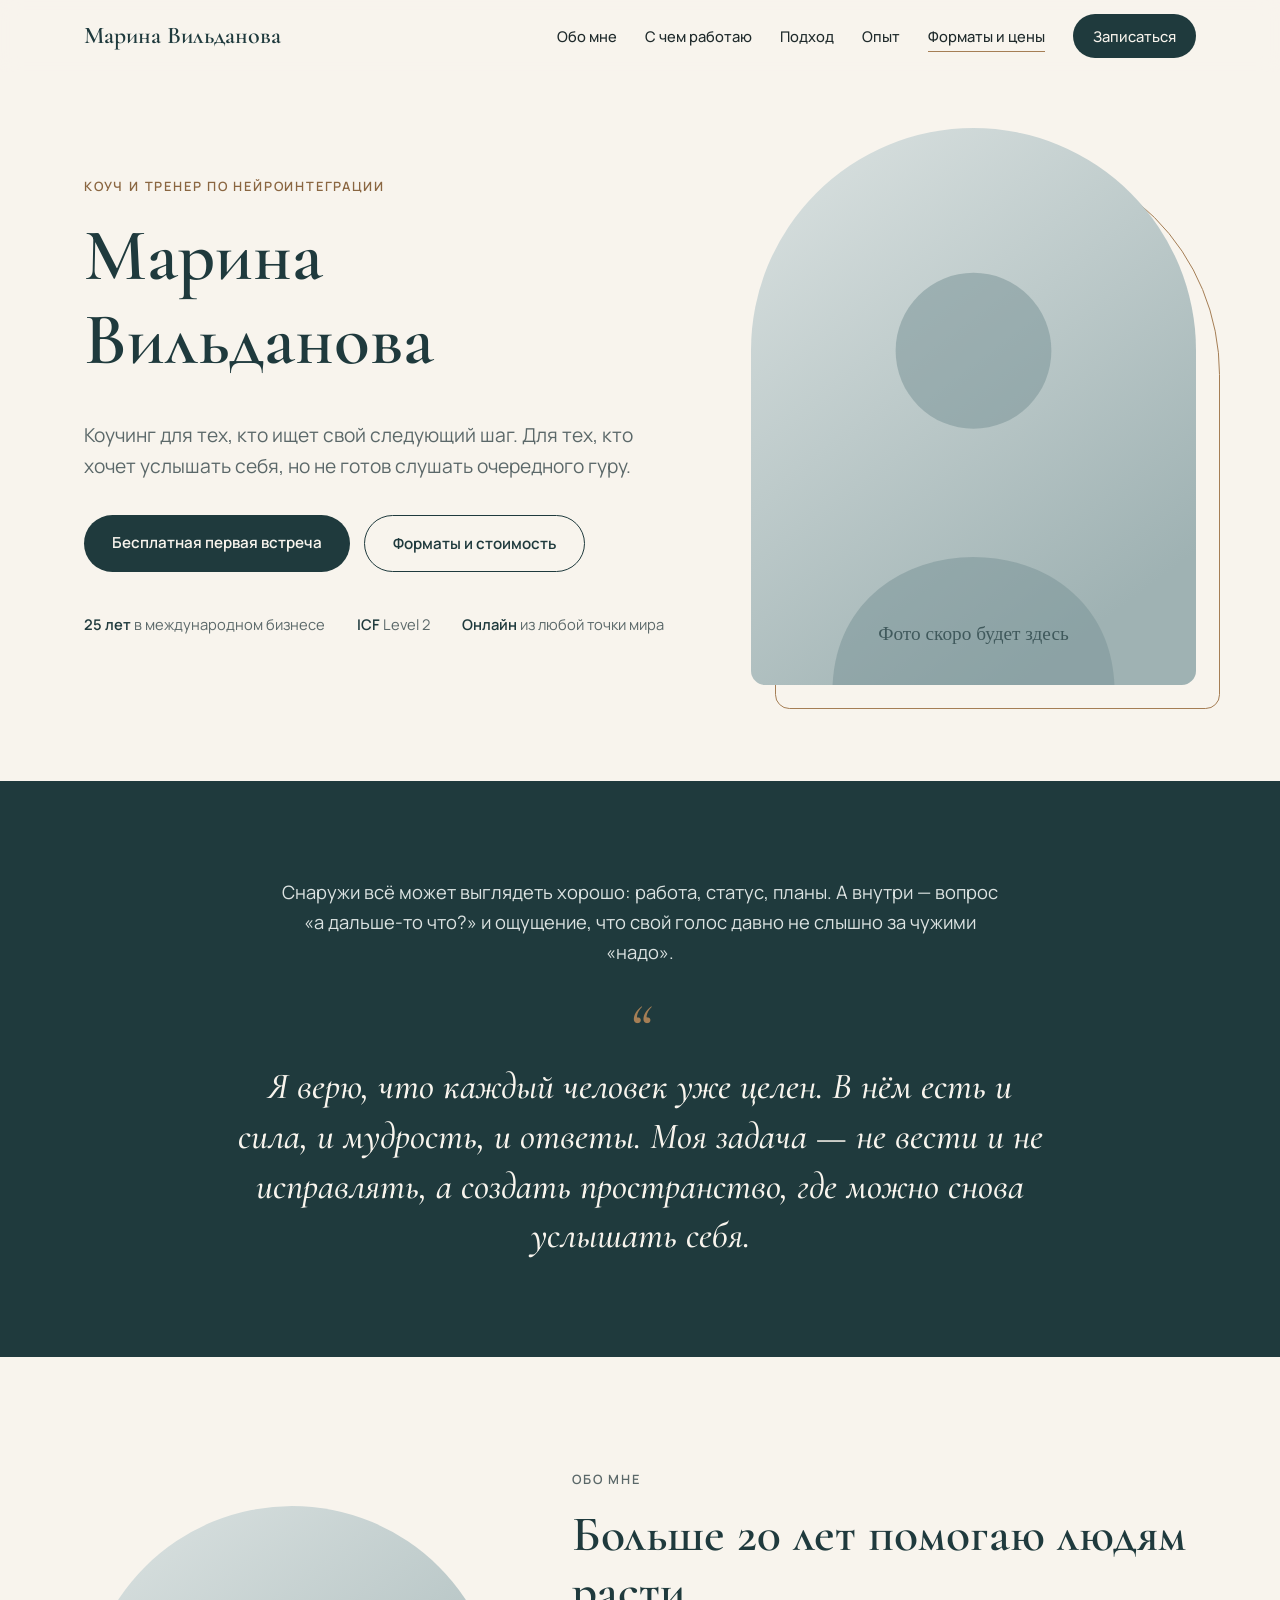
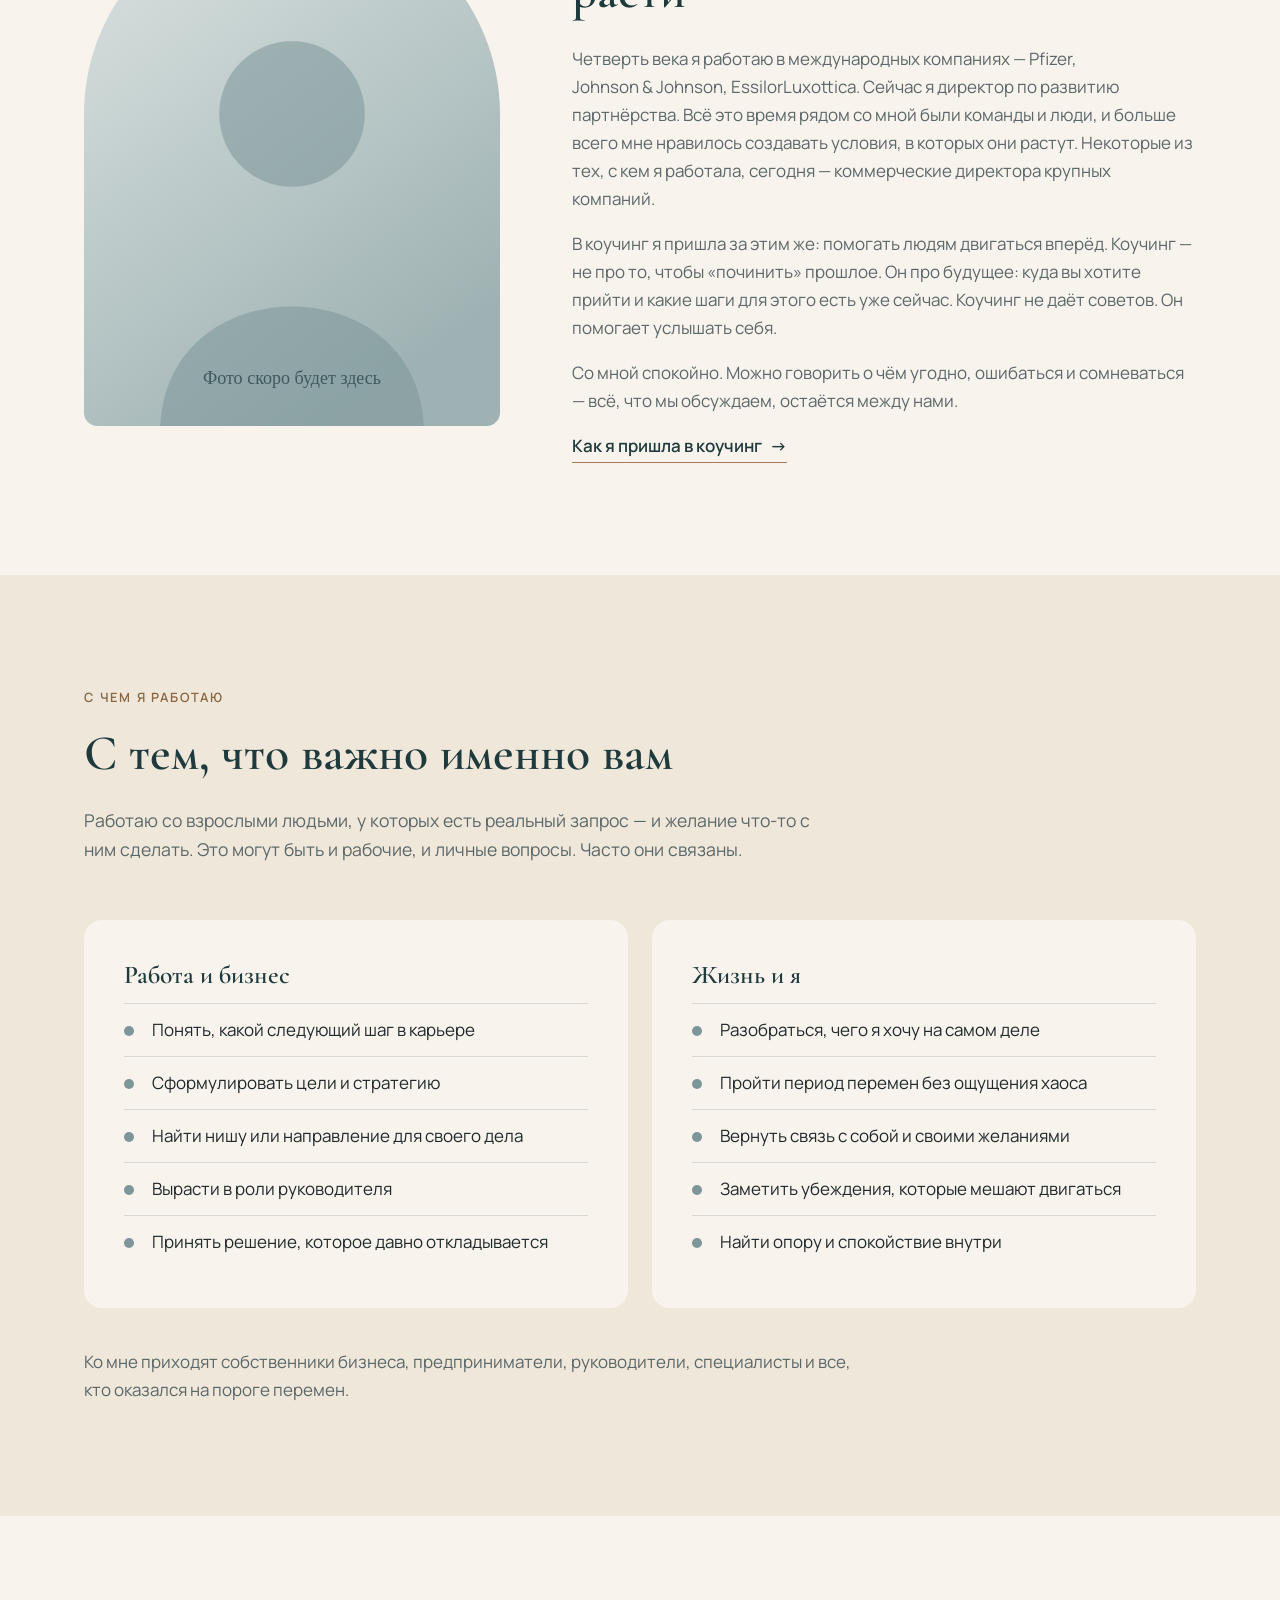
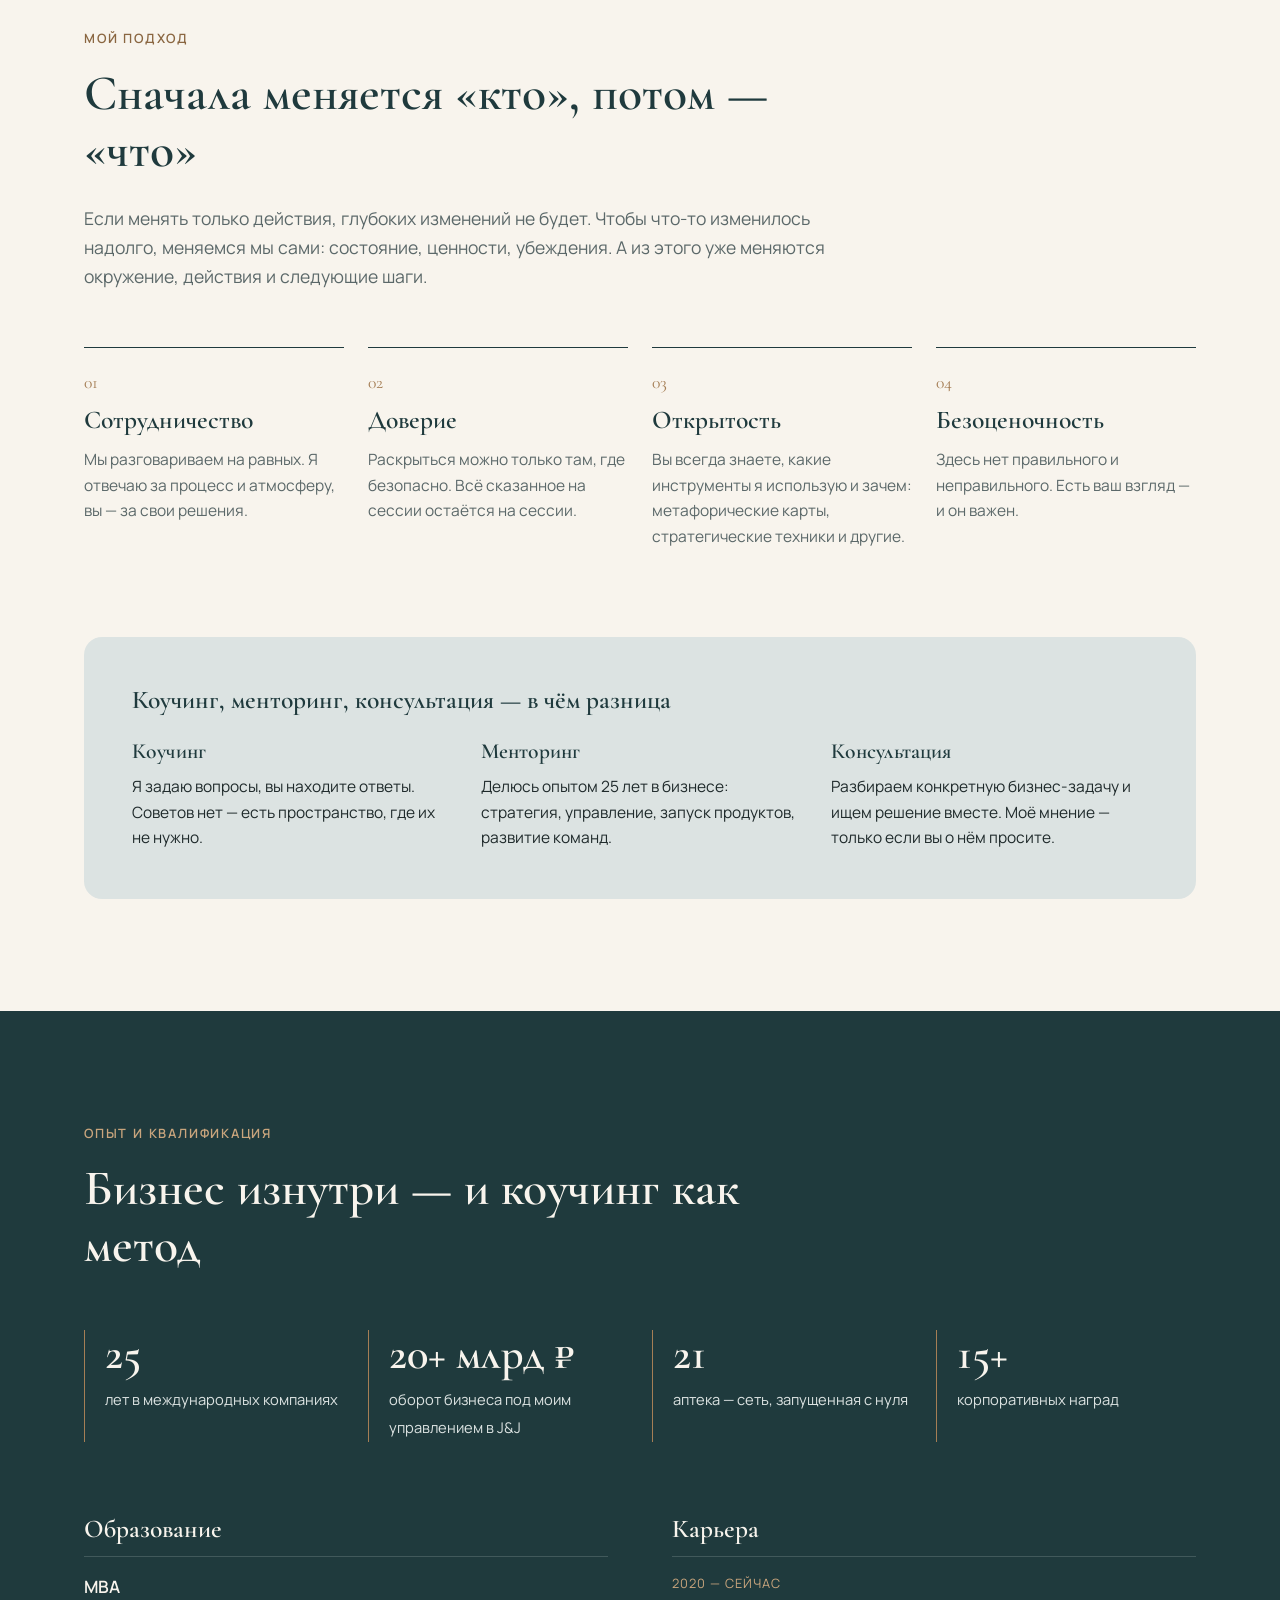
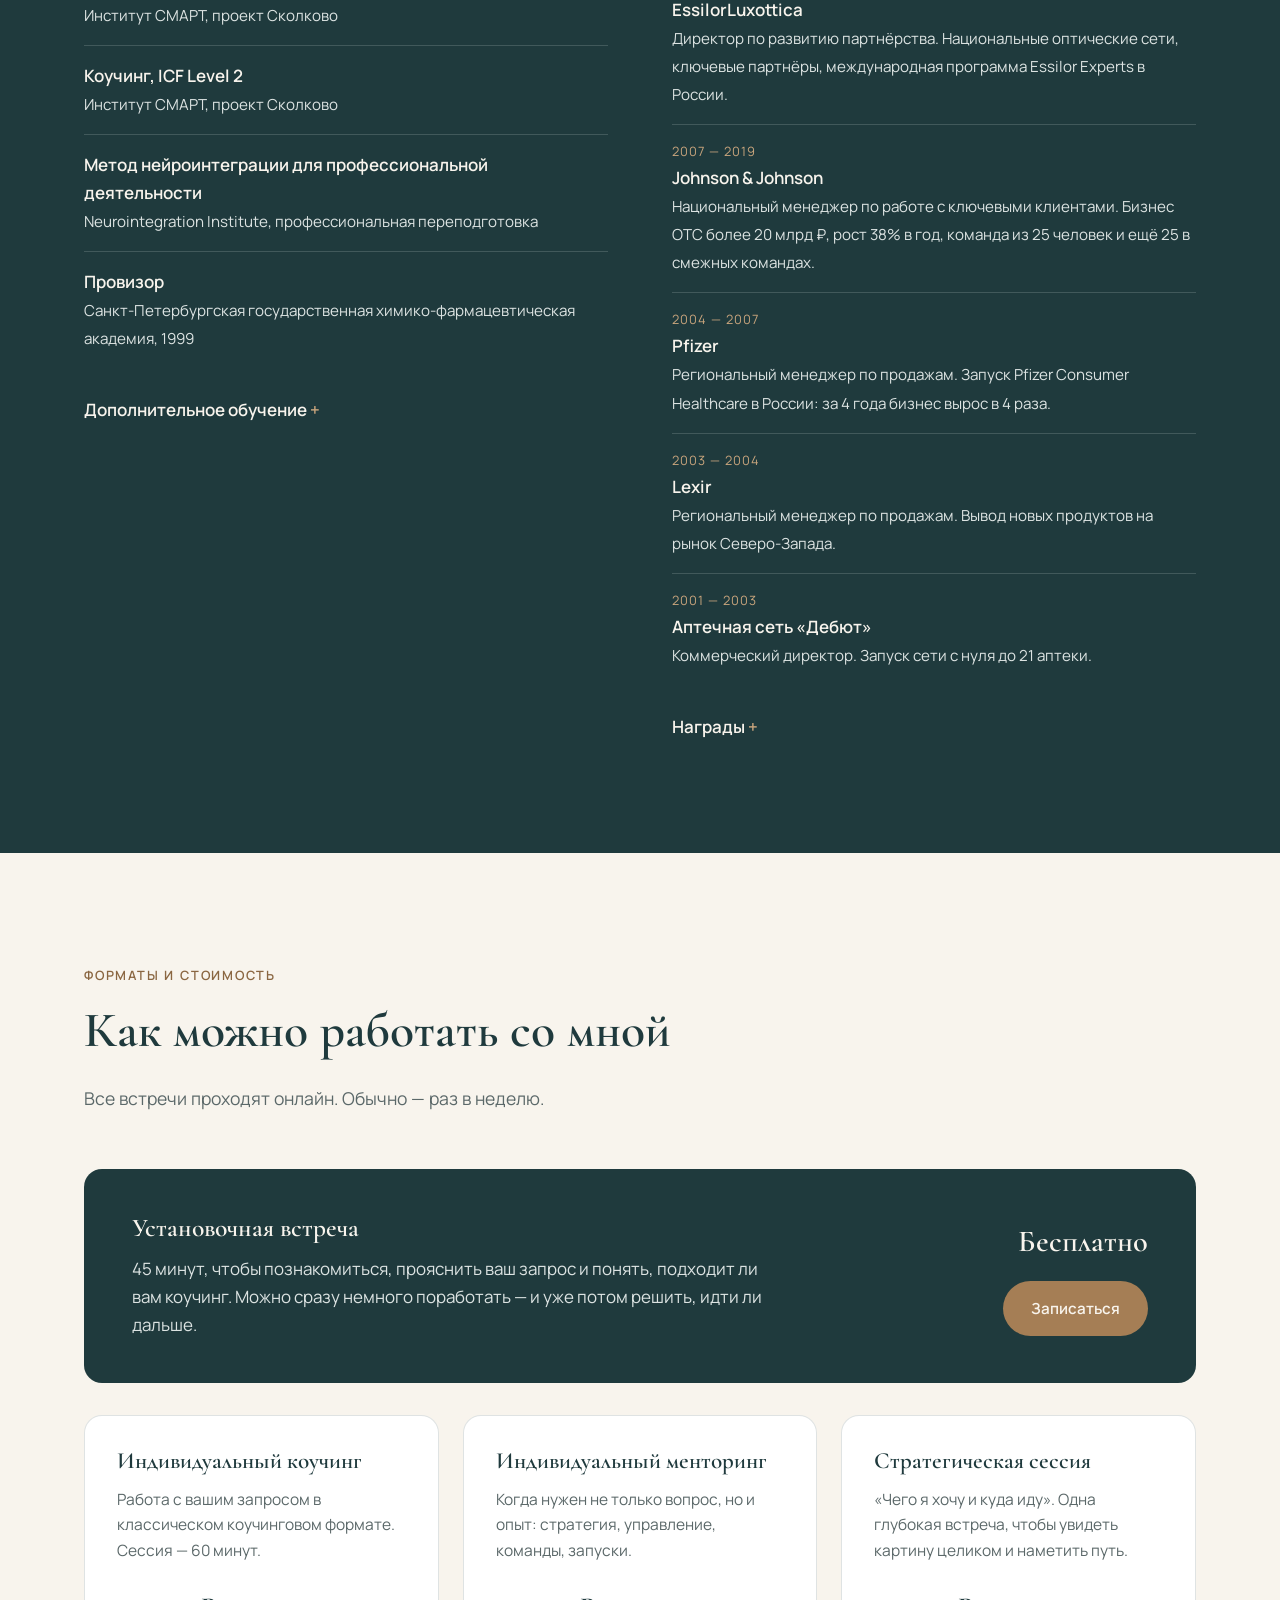
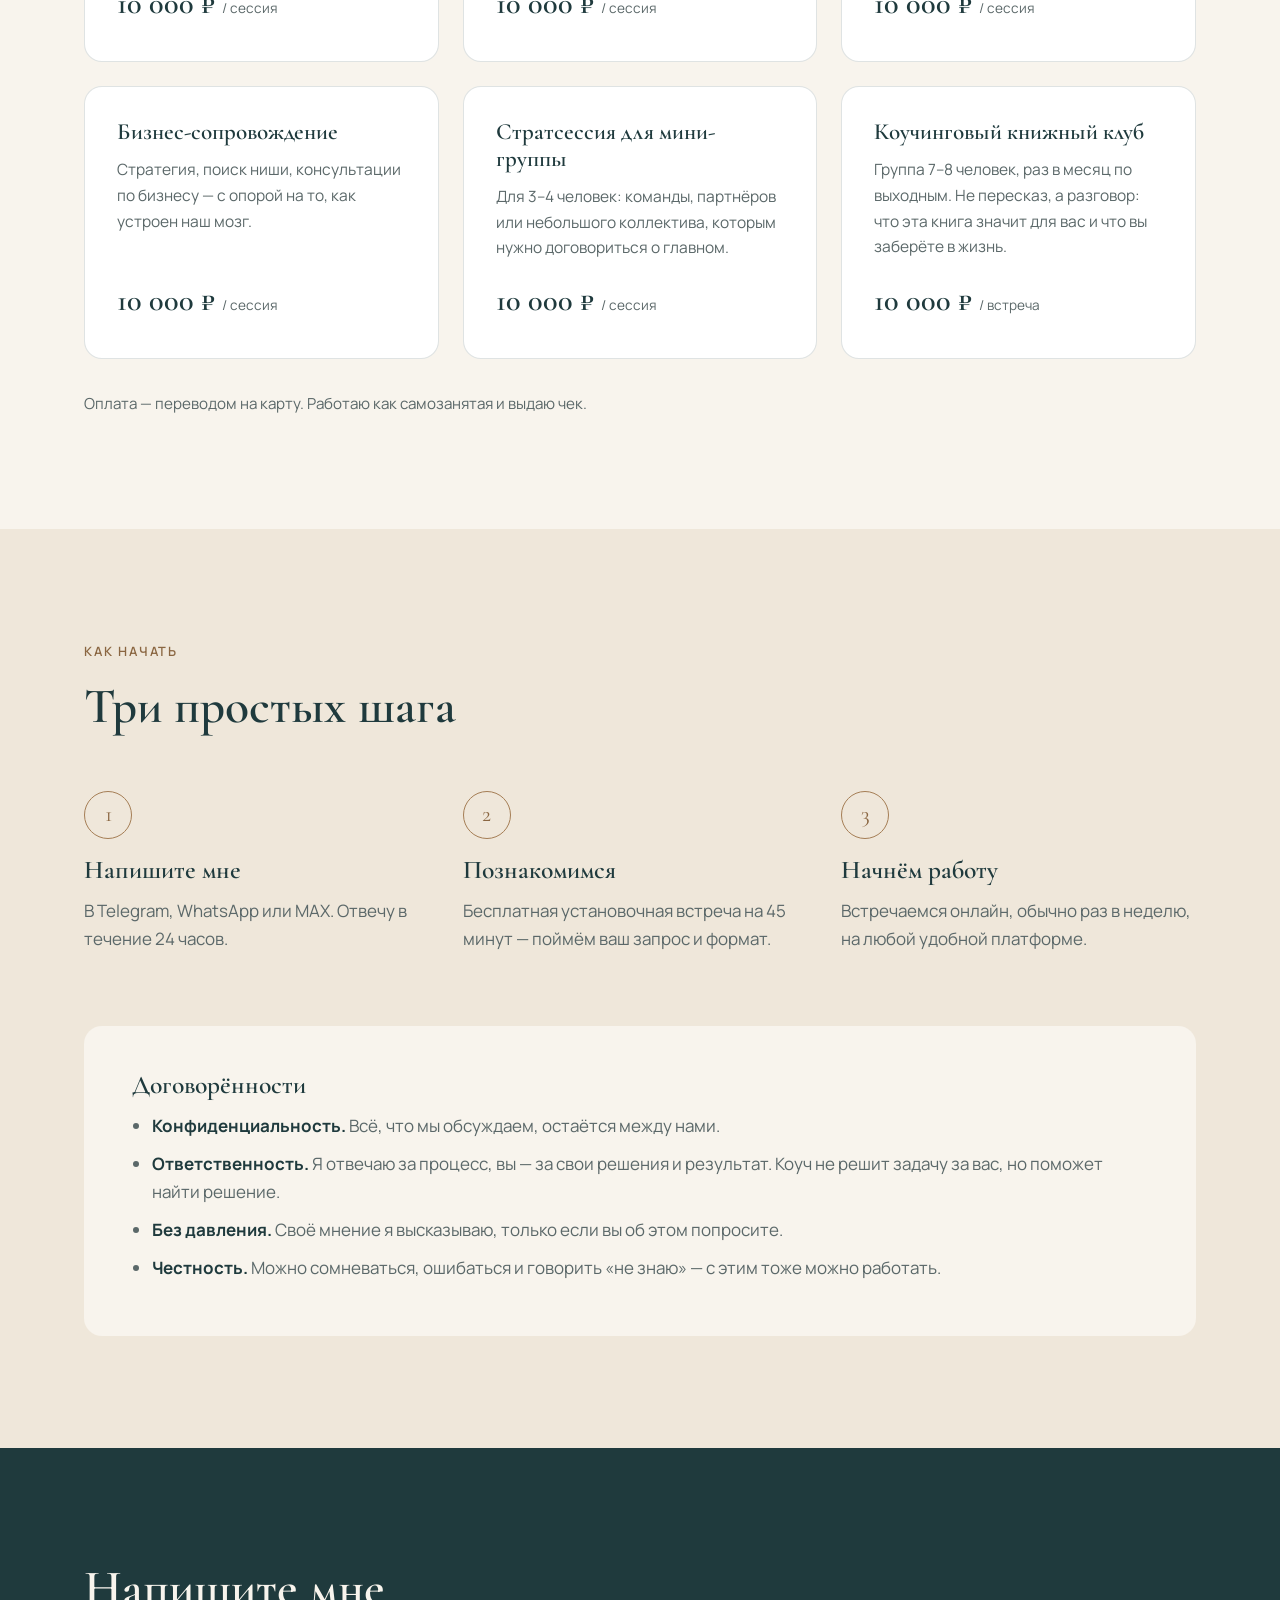
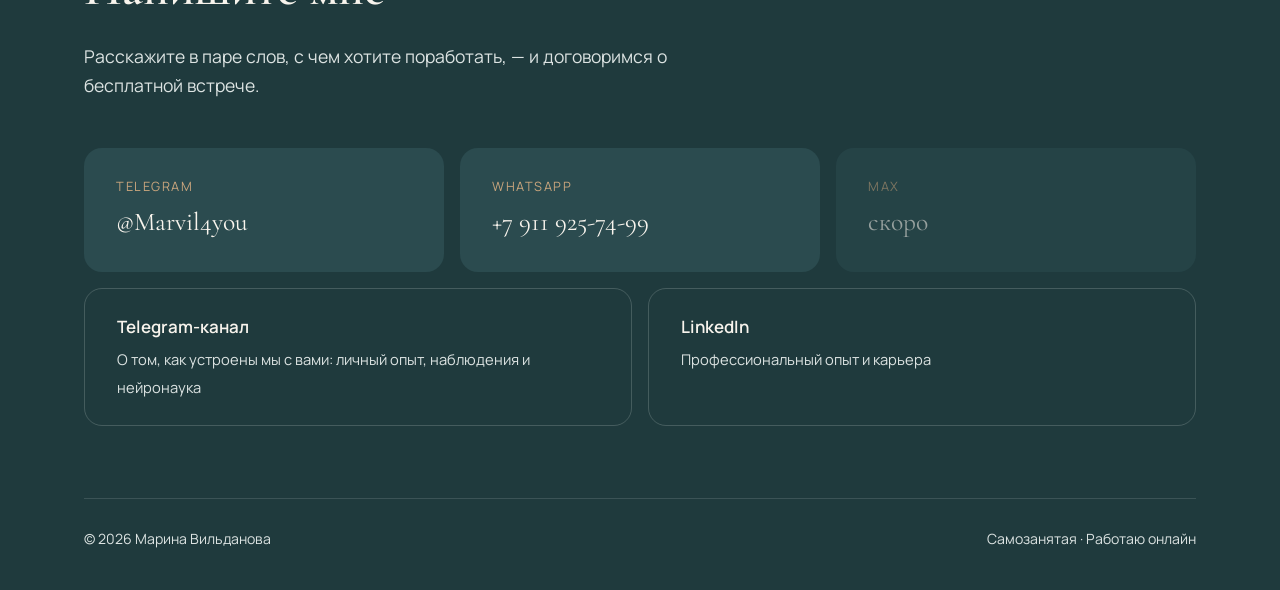
==== index.html @ bc458aae "Первая версия лендинга Одностраничный сайт на HTML, CSS и JS: главная страница с 9 блоками, страница" ====
<!doctype html>
<html lang="ru">
<head>
  <meta charset="utf-8">
  <meta name="viewport" content="width=device-width, initial-scale=1">
  <title>Марина Вильданова — коуч и тренер по нейроинтеграции</title>
  <meta name="description" content="Коучинг для тех, кто ищет свой следующий шаг. Бизнес и личные запросы, онлайн. Первая встреча бесплатно.">
  <link rel="icon" href="images/favicon.svg" type="image/svg+xml">
  <link rel="preconnect" href="https://fonts.googleapis.com">
  <link rel="preconnect" href="https://fonts.gstatic.com" crossorigin>
  <link href="https://fonts.googleapis.com/css2?family=Cormorant+Garamond:ital,wght@0,500;0,600;1,500&family=Manrope:wght@400;500;600&display=swap" rel="stylesheet">
  <link rel="stylesheet" href="css/styles.css">
</head>
<body>

  <!-- ============ ШАПКА И МЕНЮ ============ -->
  <header class="header" id="top">
    <div class="container header__inner">
      <a href="#top" class="logo">Марина Вильданова</a>

      <button class="burger" aria-label="Открыть меню" aria-expanded="false" aria-controls="nav">
        <span></span><span></span><span></span>
      </button>

      <nav class="nav" id="nav">
        <a href="#about">Обо мне</a>
        <a href="#topics">С чем работаю</a>
        <a href="#approach">Подход</a>
        <a href="#experience">Опыт</a>
        <a href="#prices">Форматы и цены</a>
        <a href="#contacts" class="nav__cta">Записаться</a>
      </nav>
    </div>
  </header>

  <main>

    <!-- ============ 1. ПЕРВЫЙ ЭКРАН ============ -->
    <section class="hero">
      <div class="container hero__inner">
        <div class="hero__text">
          <p class="eyebrow">Коуч и тренер по нейроинтеграции</p>
          <h1>Марина Вильданова</h1>
          <p class="hero__lead">
            Коучинг для тех, кто ищет свой следующий шаг. Для тех, кто хочет услышать себя,
            но не готов слушать очередного гуру.
          </p>
          <div class="hero__buttons">
            <a href="#contacts" class="btn btn--primary">Бесплатная первая встреча</a>
            <a href="#prices" class="btn btn--ghost">Форматы и стоимость</a>
          </div>
          <ul class="hero__facts">
            <li><strong>25 лет</strong> в международном бизнесе</li>
            <li><strong>ICF</strong> Level 2</li>
            <li><strong>Онлайн</strong> из любой точки мира</li>
          </ul>
        </div>
        <div class="hero__photo">
          <!-- Замените файл на настоящее фото: images/hero.jpg -->
          <img src="images/photo-placeholder.svg" alt="Марина Вильданова" width="600" height="750">
        </div>
      </div>
    </section>

    <!-- ============ 2. ХУК / ЦИТАТА ============ -->
    <section class="hook">
      <div class="container hook__inner reveal">
        <p class="hook__pain">
          Снаружи всё может выглядеть хорошо: работа, статус, планы.
          А внутри — вопрос «а дальше-то что?» и ощущение, что свой голос
          давно не слышно за чужими «надо».
        </p>
        <blockquote class="hook__quote">
          Я верю, что каждый человек уже целен. В нём есть и сила, и мудрость, и ответы.
          Моя задача — не вести и не исправлять, а создать пространство,
          где можно снова услышать себя.
        </blockquote>
      </div>
    </section>

    <!-- ============ 3. ОБО МНЕ ============ -->
    <section class="section about" id="about">
      <div class="container about__inner">
        <div class="about__photo reveal">
          <!-- Замените файл на настоящее фото: images/about.jpg -->
          <img src="images/photo-placeholder.svg" alt="Марина Вильданова" width="600" height="750" loading="lazy">
        </div>
        <div class="about__text reveal">
          <p class="eyebrow">Обо мне</p>
          <h2>Больше 20 лет помогаю людям расти</h2>
          <p>
            Четверть века я работаю в международных компаниях — Pfizer, Johnson&nbsp;&amp;&nbsp;Johnson,
            EssilorLuxottica. Сейчас я директор по развитию партнёрства. Всё это время рядом со мной
            были команды и люди, и больше всего мне нравилось создавать условия, в которых они растут.
            Некоторые из тех, с кем я работала, сегодня — коммерческие директора крупных компаний.
          </p>
          <p>
            В коучинг я пришла за этим же: помогать людям двигаться вперёд. Коучинг — не про то,
            чтобы «починить» прошлое. Он про будущее: куда вы хотите прийти и какие шаги для этого
            есть уже сейчас. Коучинг не даёт советов. Он помогает услышать себя.
          </p>
          <p>
            Со мной спокойно. Можно говорить о чём угодно, ошибаться и сомневаться —
            всё, что мы обсуждаем, остаётся между нами.
          </p>
          <a href="about.html" class="link-arrow">Как я пришла в коучинг</a>
        </div>
      </div>
    </section>

    <!-- ============ 4. С ЧЕМ Я РАБОТАЮ ============ -->
    <section class="section section--tinted" id="topics">
      <div class="container">
        <div class="section__head reveal">
          <p class="eyebrow">С чем я работаю</p>
          <h2>С тем, что важно именно вам</h2>
          <p class="section__sub">
            Работаю со взрослыми людьми, у которых есть реальный запрос — и желание что-то с ним сделать.
            Это могут быть и рабочие, и личные вопросы. Часто они связаны.
          </p>
        </div>

        <div class="topics">
          <article class="topic-card reveal">
            <h3>Работа и бизнес</h3>
            <ul>
              <li>Понять, какой следующий шаг в карьере</li>
              <li>Сформулировать цели и стратегию</li>
              <li>Найти нишу или направление для своего дела</li>
              <li>Вырасти в роли руководителя</li>
              <li>Принять решение, которое давно откладывается</li>
            </ul>
          </article>
          <article class="topic-card reveal">
            <h3>Жизнь и я</h3>
            <ul>
              <li>Разобраться, чего я хочу на самом деле</li>
              <li>Пройти период перемен без ощущения хаоса</li>
              <li>Вернуть связь с собой и своими желаниями</li>
              <li>Заметить убеждения, которые мешают двигаться</li>
              <li>Найти опору и спокойствие внутри</li>
            </ul>
          </article>
        </div>

        <p class="topics__who reveal">
          Ко мне приходят собственники бизнеса, предприниматели, руководители, специалисты
          и все, кто оказался на пороге перемен.
        </p>
      </div>
    </section>

    <!-- ============ 5. ПОДХОД ============ -->
    <section class="section" id="approach">
      <div class="container">
        <div class="section__head reveal">
          <p class="eyebrow">Мой подход</p>
          <h2>Сначала меняется «кто», потом — «что»</h2>
          <p class="section__sub">
            Если менять только действия, глубоких изменений не будет. Чтобы что-то изменилось надолго,
            меняемся мы сами: состояние, ценности, убеждения. А из этого уже меняются окружение,
            действия и следующие шаги.
          </p>
        </div>

        <div class="principles">
          <div class="principle reveal">
            <span class="principle__num">01</span>
            <h3>Сотрудничество</h3>
            <p>Мы разговариваем на равных. Я отвечаю за процесс и атмосферу, вы — за свои решения.</p>
          </div>
          <div class="principle reveal">
            <span class="principle__num">02</span>
            <h3>Доверие</h3>
            <p>Раскрыться можно только там, где безопасно. Всё сказанное на сессии остаётся на сессии.</p>
          </div>
          <div class="principle reveal">
            <span class="principle__num">03</span>
            <h3>Открытость</h3>
            <p>Вы всегда знаете, какие инструменты я использую и зачем: метафорические карты, стратегические техники и другие.</p>
          </div>
          <div class="principle reveal">
            <span class="principle__num">04</span>
            <h3>Безоценочность</h3>
            <p>Здесь нет правильного и неправильного. Есть ваш взгляд — и он важен.</p>
          </div>
        </div>

        <div class="formats-diff reveal">
          <h3>Коучинг, менторинг, консультация — в чём разница</h3>
          <div class="formats-diff__grid">
            <div>
              <h4>Коучинг</h4>
              <p>Я задаю вопросы, вы находите ответы. Советов нет — есть пространство, где их не нужно.</p>
            </div>
            <div>
              <h4>Менторинг</h4>
              <p>Делюсь опытом 25 лет в бизнесе: стратегия, управление, запуск продуктов, развитие команд.</p>
            </div>
            <div>
              <h4>Консультация</h4>
              <p>Разбираем конкретную бизнес-задачу и ищем решение вместе. Моё мнение — только если вы о нём просите.</p>
            </div>
          </div>
        </div>
      </div>
    </section>

    <!-- ============ 6. ОПЫТ И КВАЛИФИКАЦИЯ ============ -->
    <section class="section section--dark" id="experience">
      <div class="container">
        <div class="section__head reveal">
          <p class="eyebrow">Опыт и квалификация</p>
          <h2>Бизнес изнутри — и коучинг как метод</h2>
        </div>

        <div class="stats reveal">
          <div class="stat"><span class="stat__num">25</span><span class="stat__label">лет в международных компаниях</span></div>
          <div class="stat"><span class="stat__num">20+ млрд&nbsp;₽</span><span class="stat__label">оборот бизнеса под моим управлением в J&amp;J</span></div>
          <div class="stat"><span class="stat__num">21</span><span class="stat__label">аптека — сеть, запущенная с нуля</span></div>
          <div class="stat"><span class="stat__num">15+</span><span class="stat__label">корпоративных наград</span></div>
        </div>

        <div class="experience">
          <div class="experience__col reveal">
            <h3>Образование</h3>
            <ul class="edu-list">
              <li>
                <strong>MBA</strong>
                <span>Институт СМАРТ, проект Сколково</span>
              </li>
              <li>
                <strong>Коучинг, ICF Level 2</strong>
                <span>Институт СМАРТ, проект Сколково</span>
              </li>
              <li>
                <strong>Метод нейроинтеграции для профессиональной деятельности</strong>
                <span>Neurointegration Institute, профессиональная переподготовка</span>
              </li>
              <li>
                <strong>Провизор</strong>
                <span>Санкт-Петербургская государственная химико-фармацевтическая академия, 1999</span>
              </li>
            </ul>

            <details class="more">
              <summary>Дополнительное обучение</summary>
              <ul>
                <li>The 7 Habits of Highly Effective People — FranklinCovey</li>
                <li>Transition Leadership Workshop — Summit Leadership Partners</li>
                <li>Effective Sales Leadership — Mercuri International</li>
                <li>Финансы для нефинансовых менеджеров — Mercuri International</li>
                <li>Продажи на более высоком уровне — Mercuri International</li>
                <li>Категорийный менеджмент (CatMan) — Mercuri International</li>
                <li>Unleashing Innovation — Innovation DB</li>
                <li>Storewars Business Simulation</li>
              </ul>
            </details>
          </div>

          <div class="experience__col reveal">
            <h3>Карьера</h3>
            <ol class="timeline">
              <li>
                <span class="timeline__year">2020 — сейчас</span>
                <strong>EssilorLuxottica</strong>
                <span>Директор по развитию партнёрства. Национальные оптические сети, ключевые партнёры, международная программа Essilor Experts в России.</span>
              </li>
              <li>
                <span class="timeline__year">2007 — 2019</span>
                <strong>Johnson &amp; Johnson</strong>
                <span>Национальный менеджер по работе с ключевыми клиентами. Бизнес OTC более 20&nbsp;млрд&nbsp;₽, рост 38% в год, команда из 25 человек и ещё 25 в смежных командах.</span>
              </li>
              <li>
                <span class="timeline__year">2004 — 2007</span>
                <strong>Pfizer</strong>
                <span>Региональный менеджер по продажам. Запуск Pfizer Consumer Healthcare в России: за 4 года бизнес вырос в 4 раза.</span>
              </li>
              <li>
                <span class="timeline__year">2003 — 2004</span>
                <strong>Lexir</strong>
                <span>Региональный менеджер по продажам. Вывод новых продуктов на рынок Северо-Запада.</span>
              </li>
              <li>
                <span class="timeline__year">2001 — 2003</span>
                <strong>Аптечная сеть «Дебют»</strong>
                <span>Коммерческий директор. Запуск сети с нуля до 21 аптеки.</span>
              </li>
            </ol>

            <details class="more">
              <summary>Награды</summary>
              <ul>
                <li>EssilorLuxottica: за вклад в развитие бизнеса и за инновации — 2025</li>
                <li>EssilorLuxottica: «Глава группы» — 2023</li>
                <li>EssilorLuxottica: за значительный вклад в развитие бизнеса — 2022, 2023</li>
                <li>EssilorLuxottica: за лидерство в запуске линз Elements и развитие команды — 2022</li>
                <li>Johnson &amp; Johnson: Platinum Encore Award — 2018</li>
                <li>Johnson &amp; Johnson: Collaboration Annual Award — 2016, 2017, 2018</li>
                <li>Johnson &amp; Johnson: Excellent Award — 2009, 2016</li>
              </ul>
            </details>
          </div>
        </div>
      </div>
    </section>

    <!-- ============ 7. ФОРМАТЫ И СТОИМОСТЬ ============ -->
    <section class="section" id="prices">
      <div class="container">
        <div class="section__head reveal">
          <p class="eyebrow">Форматы и стоимость</p>
          <h2>Как можно работать со мной</h2>
          <p class="section__sub">Все встречи проходят онлайн. Обычно — раз в неделю.</p>
        </div>

        <div class="intro-offer reveal">
          <div>
            <h3>Установочная встреча</h3>
            <p>
              45 минут, чтобы познакомиться, прояснить ваш запрос и понять, подходит ли вам коучинг.
              Можно сразу немного поработать — и уже потом решить, идти ли дальше.
            </p>
          </div>
          <div class="intro-offer__price">
            <span class="price">Бесплатно</span>
            <a href="#contacts" class="btn btn--primary">Записаться</a>
          </div>
        </div>

        <!-- Цены: чтобы поменять, просто исправьте число в <span class="price"> -->
        <div class="products">
          <article class="product reveal">
            <h3>Индивидуальный коучинг</h3>
            <p>Работа с вашим запросом в классическом коучинговом формате. Сессия — 60 минут.</p>
            <span class="price">10&nbsp;000&nbsp;₽ <small>/ сессия</small></span>
          </article>
          <article class="product reveal">
            <h3>Индивидуальный менторинг</h3>
            <p>Когда нужен не только вопрос, но и опыт: стратегия, управление, команды, запуски.</p>
            <span class="price">10&nbsp;000&nbsp;₽ <small>/ сессия</small></span>
          </article>
          <article class="product reveal">
            <h3>Стратегическая сессия</h3>
            <p>«Чего я хочу и куда иду». Одна глубокая встреча, чтобы увидеть картину целиком и наметить путь.</p>
            <span class="price">10&nbsp;000&nbsp;₽ <small>/ сессия</small></span>
          </article>
          <article class="product reveal">
            <h3>Бизнес-сопровождение</h3>
            <p>Стратегия, поиск ниши, консультации по бизнесу — с опорой на то, как устроен наш мозг.</p>
            <span class="price">10&nbsp;000&nbsp;₽ <small>/ сессия</small></span>
          </article>
          <article class="product reveal">
            <h3>Стратсессия для мини-группы</h3>
            <p>Для 3–4 человек: команды, партнёров или небольшого коллектива, которым нужно договориться о главном.</p>
            <span class="price">10&nbsp;000&nbsp;₽ <small>/ сессия</small></span>
          </article>
          <article class="product reveal">
            <h3>Коучинговый книжный клуб</h3>
            <p>Группа 7–8 человек, раз в месяц по выходным. Не пересказ, а разговор: что эта книга значит для вас и что вы заберёте в жизнь.</p>
            <span class="price">10&nbsp;000&nbsp;₽ <small>/ встреча</small></span>
          </article>
        </div>

        <p class="prices__note reveal">
          Оплата — переводом на карту. Работаю как самозанятая и выдаю чек.
        </p>
      </div>
    </section>

    <!-- ============ 8. КАК НАЧАТЬ ============ -->
    <section class="section section--tinted" id="start">
      <div class="container">
        <div class="section__head reveal">
          <p class="eyebrow">Как начать</p>
          <h2>Три простых шага</h2>
        </div>

        <ol class="steps">
          <li class="step reveal">
            <span class="step__num">1</span>
            <h3>Напишите мне</h3>
            <p>В Telegram, WhatsApp или MAX. Отвечу в течение 24 часов.</p>
          </li>
          <li class="step reveal">
            <span class="step__num">2</span>
            <h3>Познакомимся</h3>
            <p>Бесплатная установочная встреча на 45 минут — поймём ваш запрос и формат.</p>
          </li>
          <li class="step reveal">
            <span class="step__num">3</span>
            <h3>Начнём работу</h3>
            <p>Встречаемся онлайн, обычно раз в неделю, на любой удобной платформе.</p>
          </li>
        </ol>

        <div class="rules reveal">
          <h3>Договорённости</h3>
          <ul>
            <li><strong>Конфиденциальность.</strong> Всё, что мы обсуждаем, остаётся между нами.</li>
            <li><strong>Ответственность.</strong> Я отвечаю за процесс, вы — за свои решения и результат. Коуч не решит задачу за вас, но поможет найти решение.</li>
            <li><strong>Без давления.</strong> Своё мнение я высказываю, только если вы об этом попросите.</li>
            <li><strong>Честность.</strong> Можно сомневаться, ошибаться и говорить «не знаю» — с этим тоже можно работать.</li>
          </ul>
        </div>
      </div>
    </section>

  </main>

  <!-- ============ 9. КОНТАКТЫ ============ -->
  <footer class="footer" id="contacts">
    <div class="container">
      <div class="footer__head reveal">
        <h2>Напишите мне</h2>
        <p>Расскажите в паре слов, с чем хотите поработать, — и договоримся о бесплатной встрече.</p>
      </div>

      <div class="contacts reveal">
        <a class="contact" href="https://t.me/Marvil4you" target="_blank" rel="noopener">
          <span class="contact__label">Telegram</span>
          <span class="contact__value">@Marvil4you</span>
        </a>
        <a class="contact" href="https://wa.me/79119257499" target="_blank" rel="noopener">
          <span class="contact__label">WhatsApp</span>
          <span class="contact__value">+7 911 925-74-99</span>
        </a>
        <!-- Когда появится ссылка на MAX: замените span на <a class="contact" href="ССЫЛКА"> -->
        <span class="contact contact--soon">
          <span class="contact__label">MAX</span>
          <span class="contact__value">скоро</span>
        </span>
      </div>

      <div class="socials reveal">
        <a href="https://t.me/vildanova_thoughts" target="_blank" rel="noopener">
          <strong>Telegram-канал</strong>
          <span>О том, как устроены мы с вами: личный опыт, наблюдения и нейронаука</span>
        </a>
        <a href="https://www.linkedin.com/in/marina-vildanova/" target="_blank" rel="noopener">
          <strong>LinkedIn</strong>
          <span>Профессиональный опыт и карьера</span>
        </a>
      </div>

      <div class="footer__bottom">
        <span>© <span data-year>2026</span> Марина Вильданова</span>
        <span>Самозанятая · Работаю онлайн</span>
      </div>
    </div>
  </footer>

  <script src="js/main.js"></script>
</body>
</html>
---- css/styles.css ----
/* =========================================================
   Марина Вильданова — стили сайта
   Цвета и шрифты задаются здесь, в :root. Меняете тут —
   меняется по всему сайту.
   ========================================================= */

:root {
  /* Палитра: тёмный petrol, ivory, sage (#7D9699) и приглушённая бронза */
  --petrol: #1F3A3D;
  --petrol-soft: #2B4B4F;
  --sage: #7D9699;
  --sage-light: #DCE3E2;
  --ivory: #F8F4ED;
  --sand: #EFE7DA;
  --bronze: #A57E55;
  --bronze-dark: #8A6641;
  --ink: #1F2A2B;
  --muted: #5B6869;
  --line: rgba(31, 58, 61, 0.14);

  --font-serif: "Cormorant Garamond", Georgia, "Times New Roman", serif;
  --font-sans: "Manrope", -apple-system, BlinkMacSystemFont, "Segoe UI", Arial, sans-serif;

  --radius: 18px;
  --container: 1160px;
  --header-h: 72px;
}

/* ---------- База ---------- */
*,
*::before,
*::after { box-sizing: border-box; }

html { scroll-behavior: smooth; scroll-padding-top: var(--header-h); }

body {
  margin: 0;
  background: var(--ivory);
  color: var(--ink);
  font-family: var(--font-sans);
  font-size: 17px;
  line-height: 1.65;
  -webkit-font-smoothing: antialiased;
}

img { display: block; max-width: 100%; height: auto; }
a { color: inherit; }

h1, h2, h3, h4 {
  font-family: var(--font-serif);
  font-weight: 600;
  line-height: 1.15;
  margin: 0 0 0.5em;
  color: var(--petrol);
}
h1 { font-size: clamp(2.8rem, 6vw, 4.6rem); }
h2 { font-size: clamp(2.1rem, 4vw, 3.1rem); }
h3 { font-size: 1.6rem; }
h4 { font-size: 1.35rem; }
p { margin: 0 0 1em; }

.container {
  width: 100%;
  max-width: var(--container);
  margin: 0 auto;
  padding: 0 24px;
}

.eyebrow {
  font-size: 0.8rem;
  font-weight: 600;
  letter-spacing: 0.14em;
  text-transform: uppercase;
  color: var(--bronze-dark);
  margin-bottom: 1rem;
}

/* ---------- Кнопки и ссылки ---------- */
.btn {
  display: inline-block;
  padding: 15px 28px;
  border-radius: 999px;
  font-weight: 600;
  font-size: 0.95rem;
  text-decoration: none;
  text-align: center;
  transition: background 0.25s, color 0.25s, border-color 0.25s, transform 0.25s;
}
.btn:hover { transform: translateY(-2px); }
.btn--primary { background: var(--petrol); color: var(--ivory); }
.btn--primary:hover { background: var(--petrol-soft); }
.btn--ghost { border: 1.5px solid var(--petrol); color: var(--petrol); }
.btn--ghost:hover { background: var(--petrol); color: var(--ivory); }

.link-arrow {
  display: inline-flex;
  align-items: center;
  gap: 8px;
  font-weight: 600;
  color: var(--petrol);
  text-decoration: none;
  border-bottom: 1.5px solid var(--bronze);
  padding-bottom: 2px;
}
.link-arrow::after { content: "→"; transition: transform 0.25s; }
.link-arrow:hover::after { transform: translateX(4px); }

/* ---------- Шапка ---------- */
.header {
  position: sticky;
  top: 0;
  z-index: 50;
  background: rgba(248, 244, 237, 0.92);
  backdrop-filter: blur(10px);
  -webkit-backdrop-filter: blur(10px);
  transition: box-shadow 0.3s;
}
.header.is-scrolled { box-shadow: 0 1px 0 var(--line); }
.header__inner {
  display: flex;
  align-items: center;
  justify-content: space-between;
  height: var(--header-h);
}
.logo {
  font-family: var(--font-serif);
  font-size: 1.5rem;
  font-weight: 600;
  color: var(--petrol);
  text-decoration: none;
}
.nav { display: flex; align-items: center; gap: 28px; }
.nav a {
  font-size: 0.92rem;
  font-weight: 500;
  color: var(--ink);
  text-decoration: none;
  position: relative;
}
.nav a:not(.nav__cta)::after {
  content: "";
  position: absolute;
  left: 0; right: 0; bottom: -4px;
  height: 1.5px;
  background: var(--bronze);
  transform: scaleX(0);
  transition: transform 0.25s;
}
.nav a:not(.nav__cta):hover::after,
.nav a.is-active::after { transform: scaleX(1); }
.nav__cta {
  padding: 10px 20px;
  border-radius: 999px;
  background: var(--petrol);
  color: var(--ivory) !important;
}
.nav__cta:hover { background: var(--petrol-soft); }

.burger {
  display: none;
  width: 44px; height: 44px;
  border: 0; background: none; padding: 10px;
  cursor: pointer;
}
.burger span {
  display: block;
  height: 2px;
  margin: 5px 0;
  background: var(--petrol);
  transition: transform 0.3s, opacity 0.3s;
}
.burger[aria-expanded="true"] span:nth-child(1) { transform: translateY(7px) rotate(45deg); }
.burger[aria-expanded="true"] span:nth-child(2) { opacity: 0; }
.burger[aria-expanded="true"] span:nth-child(3) { transform: translateY(-7px) rotate(-45deg); }

/* ---------- 1. Первый экран ---------- */
.hero { padding: 56px 0 96px; }
.hero__inner {
  display: grid;
  grid-template-columns: 1.15fr 0.85fr;
  gap: 64px;
  align-items: center;
}
.hero__lead {
  font-size: 1.2rem;
  color: var(--muted);
  max-width: 34em;
  margin-bottom: 2rem;
}
.hero__buttons { display: flex; flex-wrap: wrap; gap: 14px; margin-bottom: 2.5rem; }
.hero__facts {
  list-style: none;
  padding: 0; margin: 0;
  display: flex;
  flex-wrap: wrap;
  gap: 12px 32px;
  font-size: 0.92rem;
  color: var(--muted);
}
.hero__facts strong { color: var(--petrol); font-weight: 600; }
.hero__photo img,
.about__photo img {
  width: 100%;
  aspect-ratio: 4 / 5;
  object-fit: cover;
  border-radius: 280px 280px var(--radius) var(--radius); /* арка сверху */
}
.hero__photo { position: relative; }
.hero__photo::before {
  content: "";
  position: absolute;
  inset: 24px -24px -24px 24px;
  border: 1.5px solid var(--bronze);
  border-radius: 280px 280px var(--radius) var(--radius);
  z-index: -1;
}

/* ---------- 2. Хук ---------- */
.hook {
  background: var(--petrol);
  color: var(--ivory);
  padding: 96px 0;
}
.hook__inner { max-width: 860px; text-align: center; }
.hook__pain {
  font-size: 1.15rem;
  color: var(--sage-light);
  max-width: 40em;
  margin: 0 auto 2.5rem;
}
.hook__quote {
  margin: 0;
  font-family: var(--font-serif);
  font-style: italic;
  font-weight: 500;
  font-size: clamp(1.6rem, 3vw, 2.3rem);
  line-height: 1.35;
}
.hook__quote::before {
  content: "“";
  display: block;
  font-size: 4rem;
  line-height: 0.6;
  color: var(--bronze);
  margin-bottom: 1rem;
}

/* ---------- Общие секции ---------- */
.section { padding: 112px 0; }
.section--tinted { background: var(--sand); }
.section--dark { background: var(--petrol); color: var(--sage-light); }
.section--dark h2,
.section--dark h3 { color: var(--ivory); }
.section--dark .eyebrow { color: #C9A57D; }
.section__head { max-width: 760px; margin-bottom: 56px; }
.section__sub { font-size: 1.1rem; color: var(--muted); }

/* ---------- 3. Обо мне ---------- */
.about__inner {
  display: grid;
  grid-template-columns: 0.8fr 1.2fr;
  gap: 72px;
  align-items: center;
}
.about__text p { color: var(--muted); }

/* ---------- 4. С чем работаю ---------- */
.topics { display: grid; grid-template-columns: 1fr 1fr; gap: 24px; }
.topic-card {
  background: var(--ivory);
  border-radius: var(--radius);
  padding: 40px;
}
.topic-card ul { list-style: none; padding: 0; margin: 0; }
.topic-card li {
  position: relative;
  padding: 12px 0 12px 28px;
  border-top: 1px solid var(--line);
}
.topic-card li::before {
  content: "";
  position: absolute;
  left: 0; top: 22px;
  width: 10px; height: 10px;
  border-radius: 50%;
  background: var(--sage);
}
.topics__who { margin: 40px 0 0; max-width: 46em; color: var(--muted); }

/* ---------- 5. Подход ---------- */
.principles {
  display: grid;
  grid-template-columns: repeat(4, 1fr);
  gap: 24px;
  margin-bottom: 72px;
}
.principle { border-top: 1.5px solid var(--petrol); padding-top: 20px; }
.principle__num {
  display: block;
  font-family: var(--font-serif);
  font-size: 1.1rem;
  color: var(--bronze);
  margin-bottom: 8px;
}
.principle p { color: var(--muted); font-size: 0.97rem; }

.formats-diff {
  background: var(--sage-light);
  border-radius: var(--radius);
  padding: 48px;
}
.formats-diff__grid { display: grid; grid-template-columns: repeat(3, 1fr); gap: 32px; margin-top: 24px; }
.formats-diff p { margin: 0; color: var(--ink); font-size: 0.97rem; }

/* ---------- 6. Опыт ---------- */
.stats {
  display: grid;
  grid-template-columns: repeat(4, 1fr);
  gap: 24px;
  margin-bottom: 72px;
}
.stat { border-left: 1.5px solid var(--bronze); padding-left: 20px; }
.stat__num {
  display: block;
  font-family: var(--font-serif);
  font-size: clamp(2rem, 3.5vw, 2.8rem);
  font-weight: 600;
  color: var(--ivory);
  line-height: 1.1;
  margin-bottom: 6px;
}
.stat__label { font-size: 0.92rem; }

.experience { display: grid; grid-template-columns: 1fr 1fr; gap: 64px; }
.edu-list, .timeline { list-style: none; padding: 0; margin: 0 0 28px; }
.edu-list li, .timeline li {
  padding: 16px 0;
  border-top: 1px solid rgba(220, 227, 226, 0.18);
}
.edu-list strong, .timeline strong {
  display: block;
  color: var(--ivory);
  font-weight: 600;
}
.edu-list span, .timeline li > span:last-child { font-size: 0.95rem; }
.timeline__year {
  display: block;
  font-size: 0.8rem;
  letter-spacing: 0.08em;
  text-transform: uppercase;
  color: #C9A57D;
  margin-bottom: 2px;
}

.more summary {
  cursor: pointer;
  font-weight: 600;
  color: var(--ivory);
  list-style: none;
}
.more summary::-webkit-details-marker { display: none; }
.more summary::after { content: " +"; color: #C9A57D; }
.more[open] summary::after { content: " −"; }
.more ul { padding-left: 1.2em; margin: 12px 0 0; font-size: 0.95rem; }
.more li { margin-bottom: 6px; }

/* ---------- 7. Цены ---------- */
.intro-offer {
  display: flex;
  justify-content: space-between;
  align-items: center;
  gap: 40px;
  background: var(--petrol);
  color: var(--sage-light);
  border-radius: var(--radius);
  padding: 44px 48px;
  margin-bottom: 32px;
}
.intro-offer h3 { color: var(--ivory); }
.intro-offer p { margin: 0; max-width: 38em; }
.intro-offer__price { display: flex; flex-direction: column; align-items: flex-end; gap: 14px; flex-shrink: 0; }
.intro-offer .price { color: var(--ivory); }
.intro-offer .btn--primary { background: var(--bronze); }
.intro-offer .btn--primary:hover { background: var(--bronze-dark); }

.products { display: grid; grid-template-columns: repeat(3, 1fr); gap: 24px; }
.product {
  display: flex;
  flex-direction: column;
  background: #fff;
  border: 1px solid var(--line);
  border-radius: var(--radius);
  padding: 32px;
  transition: transform 0.3s, box-shadow 0.3s;
}
.product:hover { transform: translateY(-4px); box-shadow: 0 16px 40px rgba(31, 58, 61, 0.08); }
.product h3 { font-size: 1.45rem; }
.product p { color: var(--muted); font-size: 0.97rem; flex-grow: 1; }
.price {
  font-family: var(--font-serif);
  font-size: 1.9rem;
  font-weight: 600;
  color: var(--petrol);
}
.price small { font-family: var(--font-sans); font-size: 0.85rem; font-weight: 400; color: var(--muted); }
.prices__note { margin: 32px 0 0; color: var(--muted); font-size: 0.95rem; }

/* ---------- 8. Как начать ---------- */
.steps {
  list-style: none;
  padding: 0;
  margin: 0 0 56px;
  display: grid;
  grid-template-columns: repeat(3, 1fr);
  gap: 24px;
}
.step__num {
  display: inline-flex;
  align-items: center;
  justify-content: center;
  width: 48px; height: 48px;
  border-radius: 50%;
  border: 1.5px solid var(--bronze);
  font-family: var(--font-serif);
  font-size: 1.4rem;
  color: var(--bronze-dark);
  margin-bottom: 16px;
}
.step p { color: var(--muted); }

.rules {
  background: var(--ivory);
  border-radius: var(--radius);
  padding: 44px 48px;
}
.rules ul { padding-left: 1.2em; margin: 0; }
.rules li { margin-bottom: 10px; color: var(--muted); }
.rules strong { color: var(--petrol); }

/* ---------- 9. Контакты / подвал ---------- */
.footer {
  background: var(--petrol);
  color: var(--sage-light);
  padding: 112px 0 40px;
}
.footer h2 { color: var(--ivory); }
.footer__head { max-width: 640px; margin-bottom: 48px; }
.footer__head p { font-size: 1.1rem; }

.contacts { display: grid; grid-template-columns: repeat(3, 1fr); gap: 16px; margin-bottom: 16px; }
.contact {
  display: flex;
  flex-direction: column;
  gap: 4px;
  padding: 28px 32px;
  border-radius: var(--radius);
  background: var(--petrol-soft);
  text-decoration: none;
  transition: background 0.25s, transform 0.25s;
}
a.contact:hover { background: var(--bronze); transform: translateY(-3px); }
.contact__label { font-size: 0.8rem; letter-spacing: 0.12em; text-transform: uppercase; color: #C9A57D; }
a.contact:hover .contact__label { color: var(--ivory); }
.contact__value { font-family: var(--font-serif); font-size: 1.6rem; color: var(--ivory); }
.contact--soon { opacity: 0.55; }

.socials { display: grid; grid-template-columns: 1fr 1fr; gap: 16px; margin-bottom: 72px; }
.socials a {
  display: block;
  padding: 24px 32px;
  border: 1px solid rgba(220, 227, 226, 0.2);
  border-radius: var(--radius);
  text-decoration: none;
  transition: border-color 0.25s;
}
.socials a:hover { border-color: var(--bronze); }
.socials strong { display: block; color: var(--ivory); font-weight: 600; margin-bottom: 4px; }
.socials span { font-size: 0.92rem; }

.footer__bottom {
  display: flex;
  justify-content: space-between;
  flex-wrap: wrap;
  gap: 12px;
  padding-top: 28px;
  border-top: 1px solid rgba(220, 227, 226, 0.15);
  font-size: 0.88rem;
}

.footer--short { padding-top: 0; }
.footer--short .footer__bottom { border-top: 0; }

/* ---------- Страница «Обо мне» ---------- */
.story { padding: 72px 0 112px; }
.story__inner { max-width: 720px; }
.story p { font-size: 1.12rem; color: var(--muted); }
.story h1 { font-size: clamp(2.4rem, 5vw, 3.6rem); }
.story__lead {
  font-family: var(--font-serif);
  font-size: 1.6rem !important;
  font-style: italic;
  color: var(--petrol) !important;
  line-height: 1.4;
}
.story__photo { margin: 40px 0; }
.story__photo img { width: 100%; aspect-ratio: 16 / 10; object-fit: cover; border-radius: var(--radius); }
.story__back { margin-bottom: 40px; }
.story__back::after { content: none; }
.story__back::before { content: "←"; }
.story__cta { margin-top: 48px; }

/* ---------- Плавное появление ---------- */
.reveal { opacity: 0; transform: translateY(24px); transition: opacity 0.8s ease, transform 0.8s ease; }
.reveal.is-visible { opacity: 1; transform: none; }
.no-js .reveal { opacity: 1; transform: none; }

@media (prefers-reduced-motion: reduce) {
  html { scroll-behavior: auto; }
  .reveal { opacity: 1; transform: none; transition: none; }
  * { transition: none !important; }
}

/* =========================================================
   Адаптив
   ========================================================= */
@media (max-width: 1024px) {
  .principles { grid-template-columns: repeat(2, 1fr); row-gap: 40px; }
  .stats { grid-template-columns: repeat(2, 1fr); row-gap: 40px; }
  .products { grid-template-columns: repeat(2, 1fr); }
}

@media (max-width: 900px) {
  .burger { display: block; }
  .nav {
    position: fixed;
    top: var(--header-h);
    left: 0; right: 0;
    flex-direction: column;
    align-items: stretch;
    gap: 0;
    padding: 8px 24px 28px;
    background: var(--ivory);
    box-shadow: 0 12px 24px rgba(31, 58, 61, 0.08);
    transform: translateY(-12px);
    opacity: 0;
    visibility: hidden;
    transition: opacity 0.25s, transform 0.25s, visibility 0.25s;
  }
  .nav.is-open { opacity: 1; transform: none; visibility: visible; }
  .nav a { padding: 14px 0; font-size: 1.05rem; border-bottom: 1px solid var(--line); }
  .nav a::after { display: none; }
  .nav__cta { margin-top: 16px; text-align: center; border-bottom: 0 !important; }

  .hero { padding: 32px 0 72px; }
  .hero__inner,
  .about__inner,
  .experience { grid-template-columns: 1fr; gap: 48px; }
  .hero__photo { max-width: 420px; margin: 0 auto; width: 100%; }
  .hero__photo::before { inset: 16px -12px -16px 12px; }
  .about__photo { max-width: 420px; }
  .topics,
  .formats-diff__grid,
  .steps,
  .contacts,
  .socials { grid-template-columns: 1fr; }
  .section, .footer { padding-top: 80px; padding-bottom: 80px; }
  .footer { padding-bottom: 32px; }
  .hook { padding: 72px 0; }
  .intro-offer { flex-direction: column; align-items: flex-start; padding: 36px 28px; }
  .intro-offer__price { align-items: flex-start; }
}

@media (max-width: 600px) {
  body { font-size: 16px; }
  .container { padding: 0 16px; }
  .products,
  .principles,
  .stats { grid-template-columns: 1fr; }
  .topic-card, .formats-diff, .rules { padding: 28px 22px; }
  .product { padding: 26px 22px; }
  .hero__buttons .btn { width: 100%; }
  .contact { padding: 22px 24px; }
}
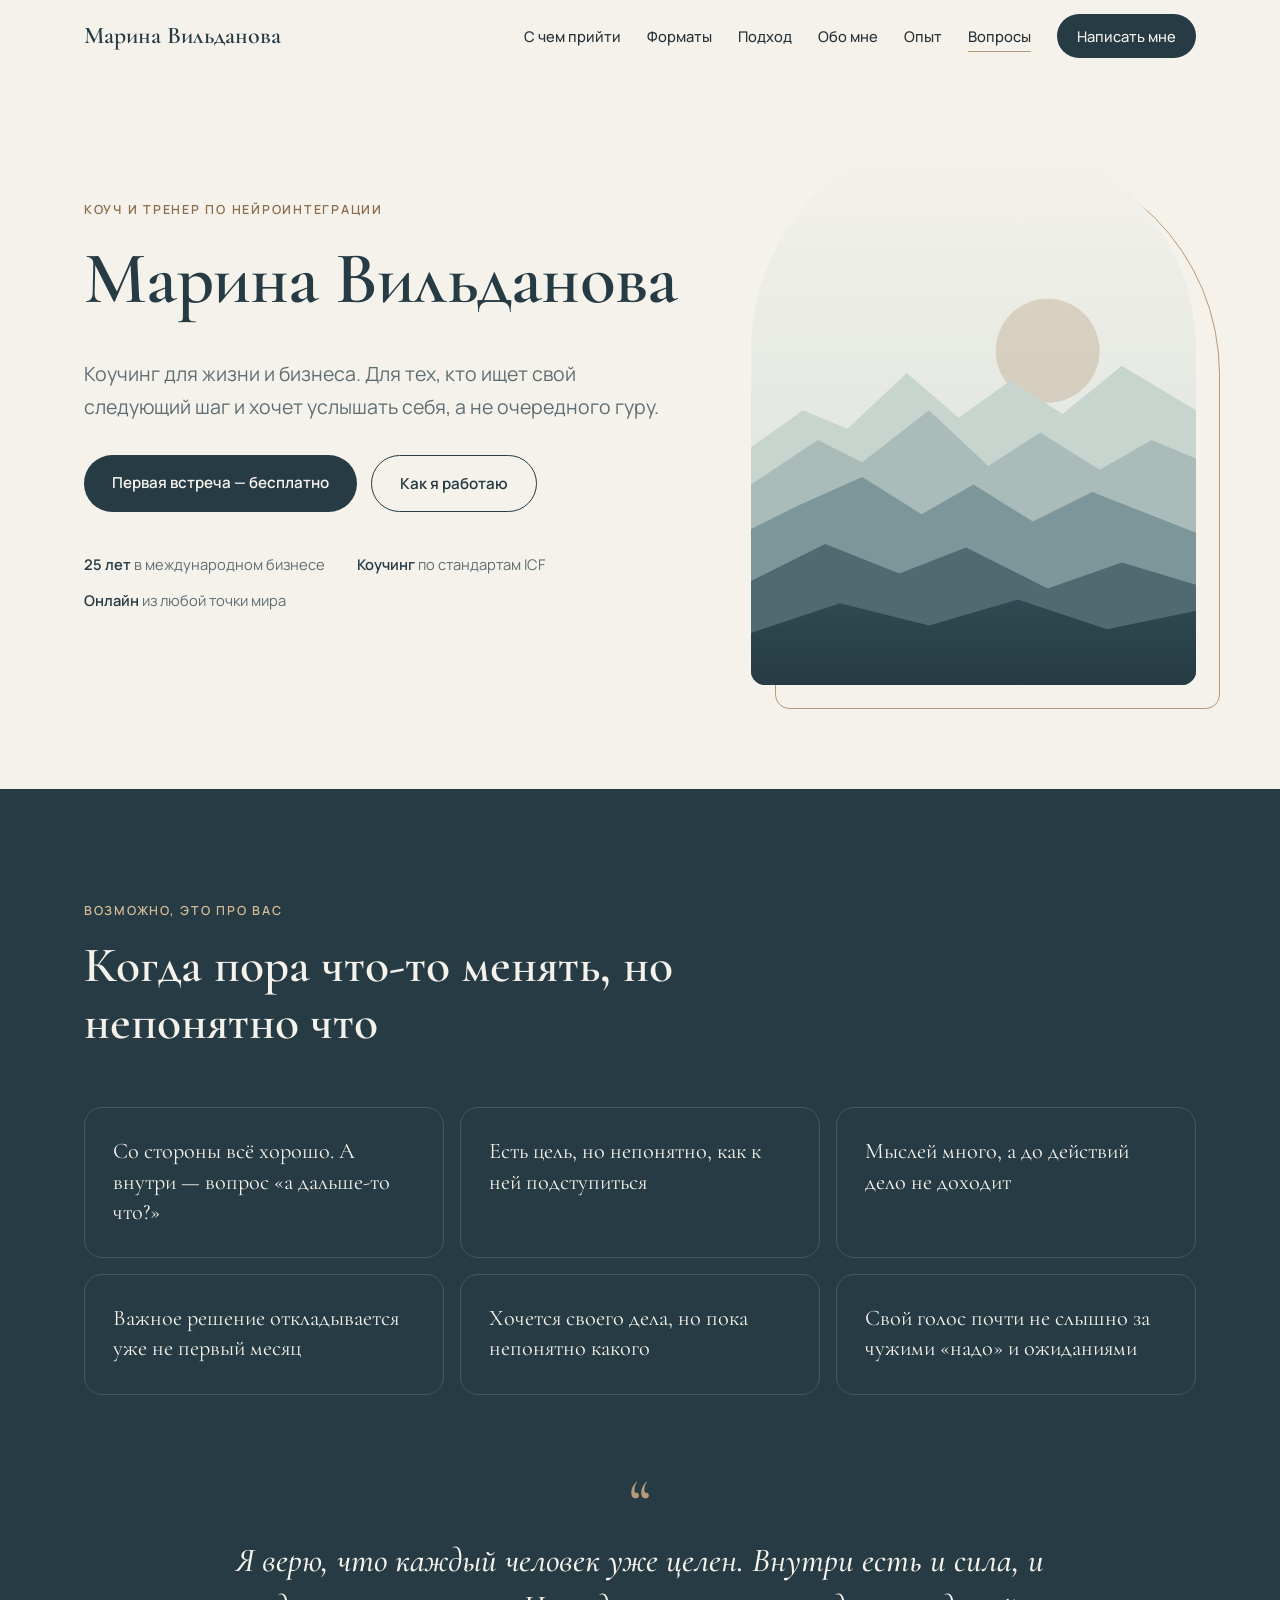
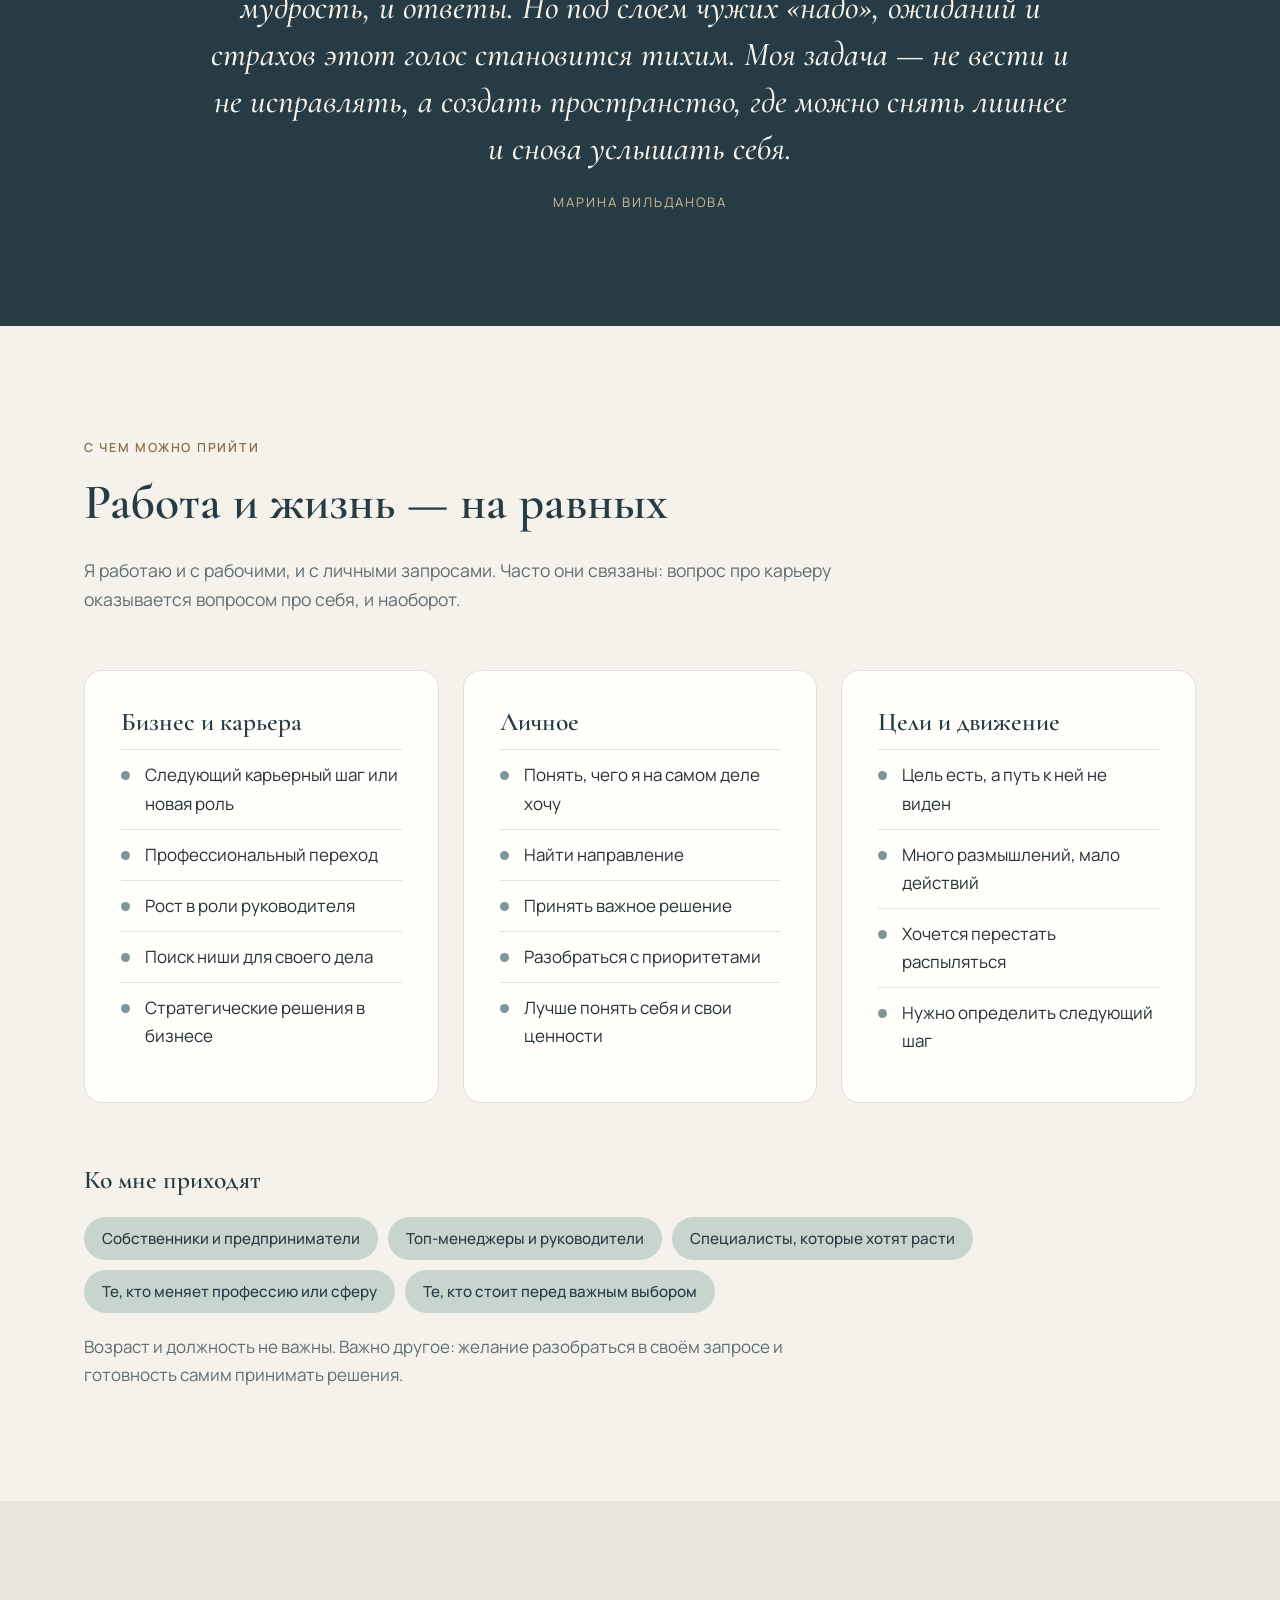
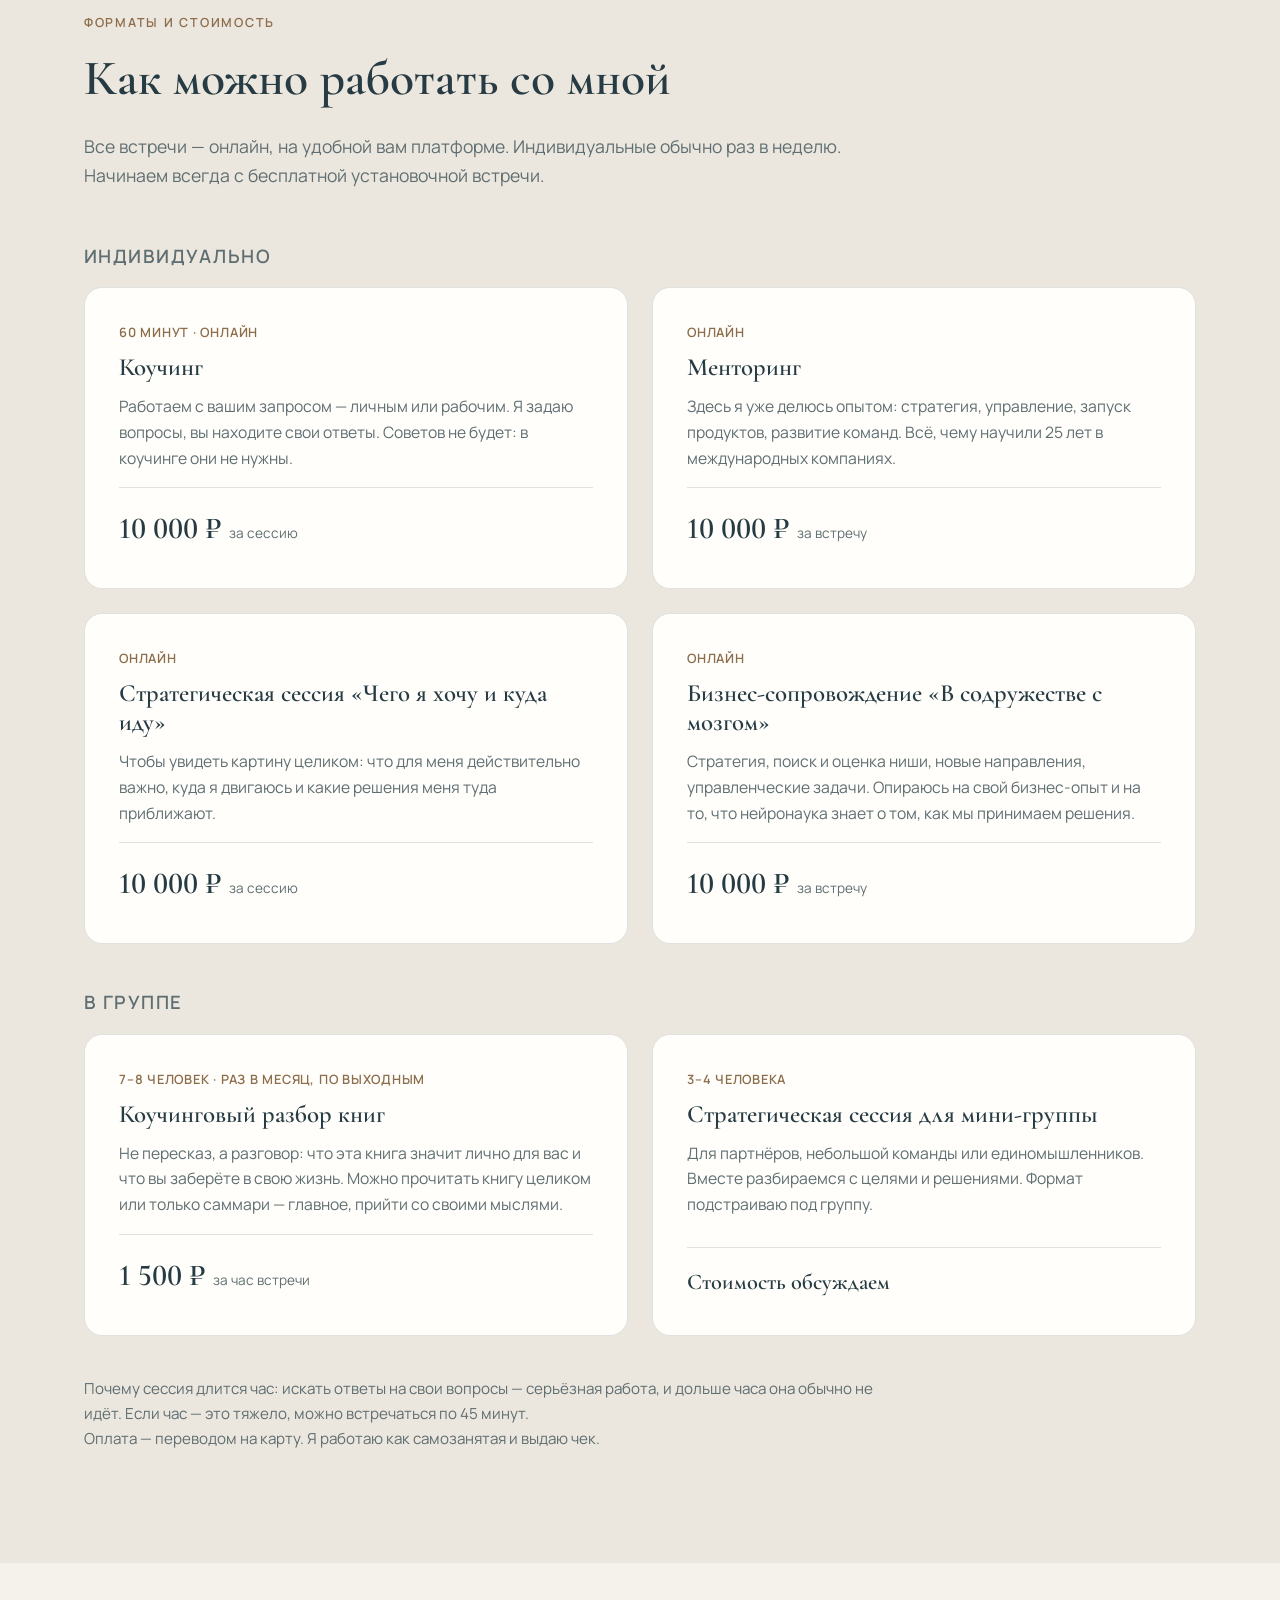
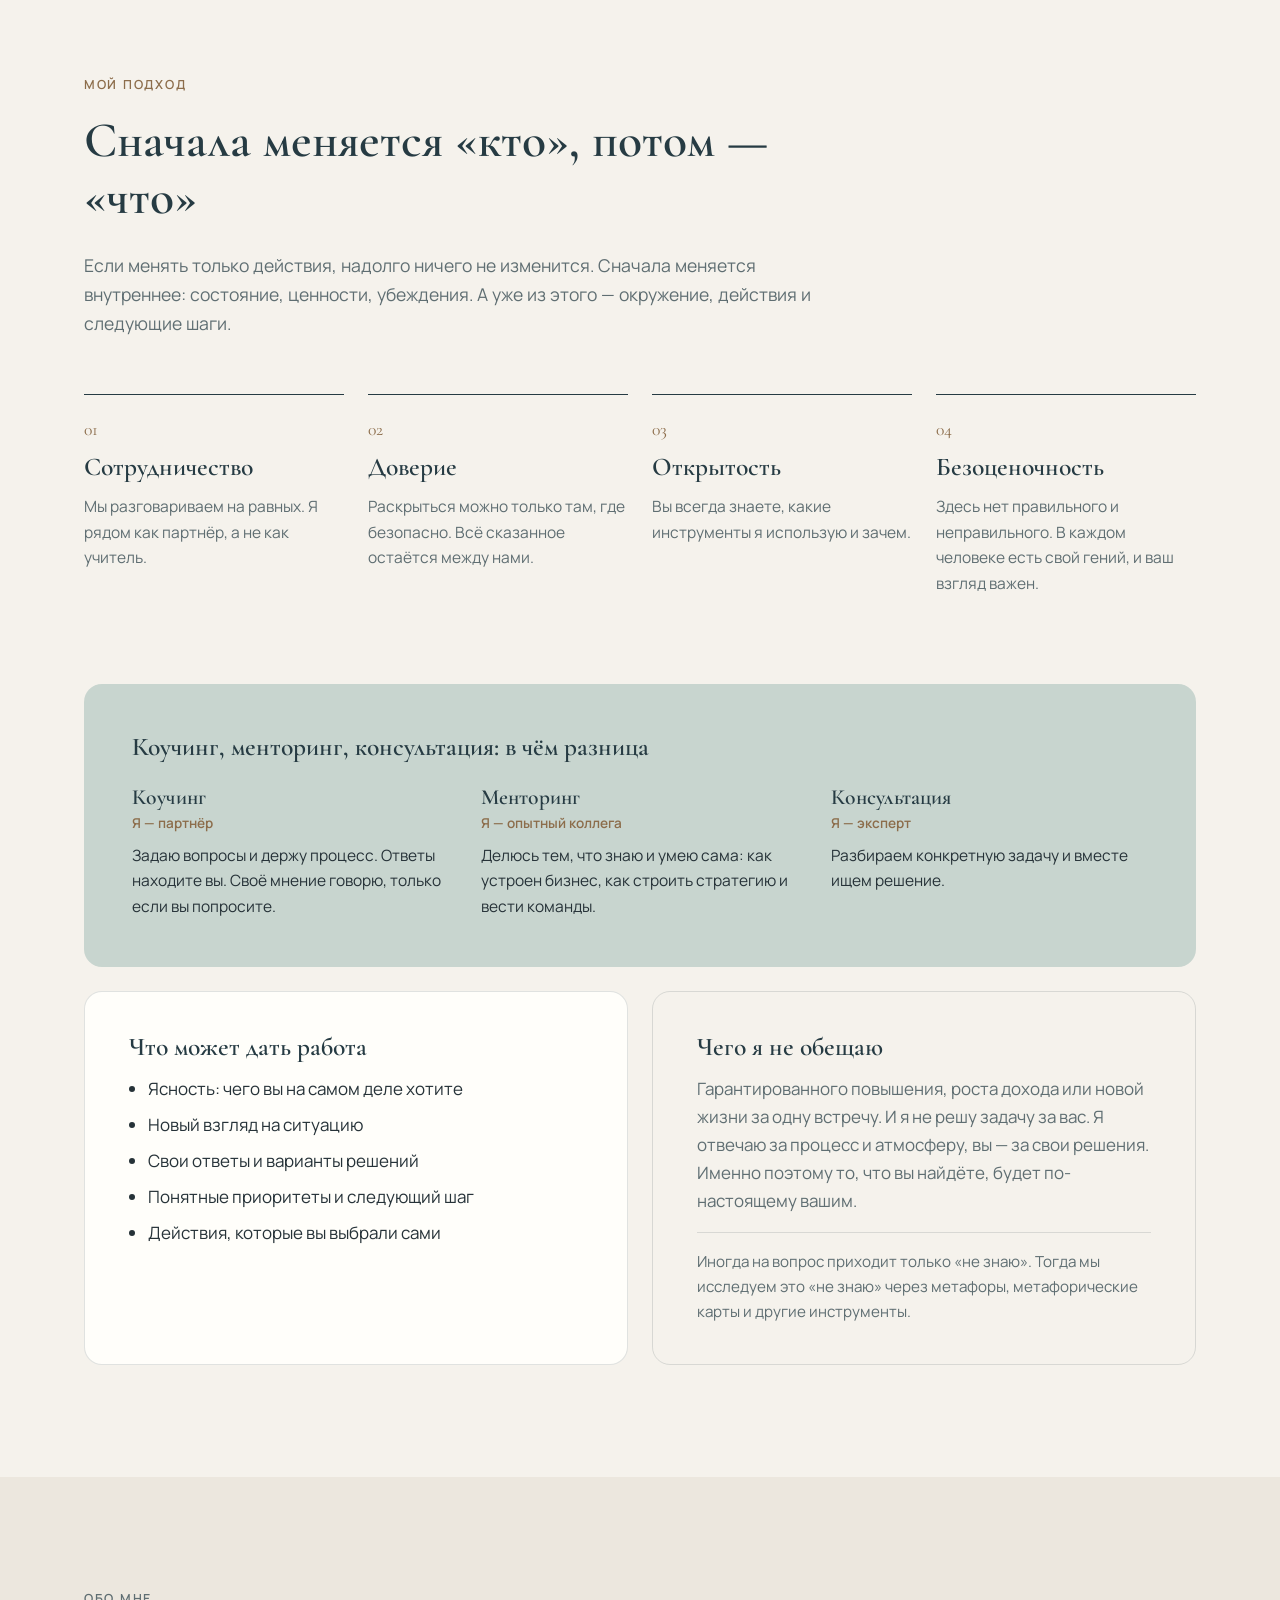
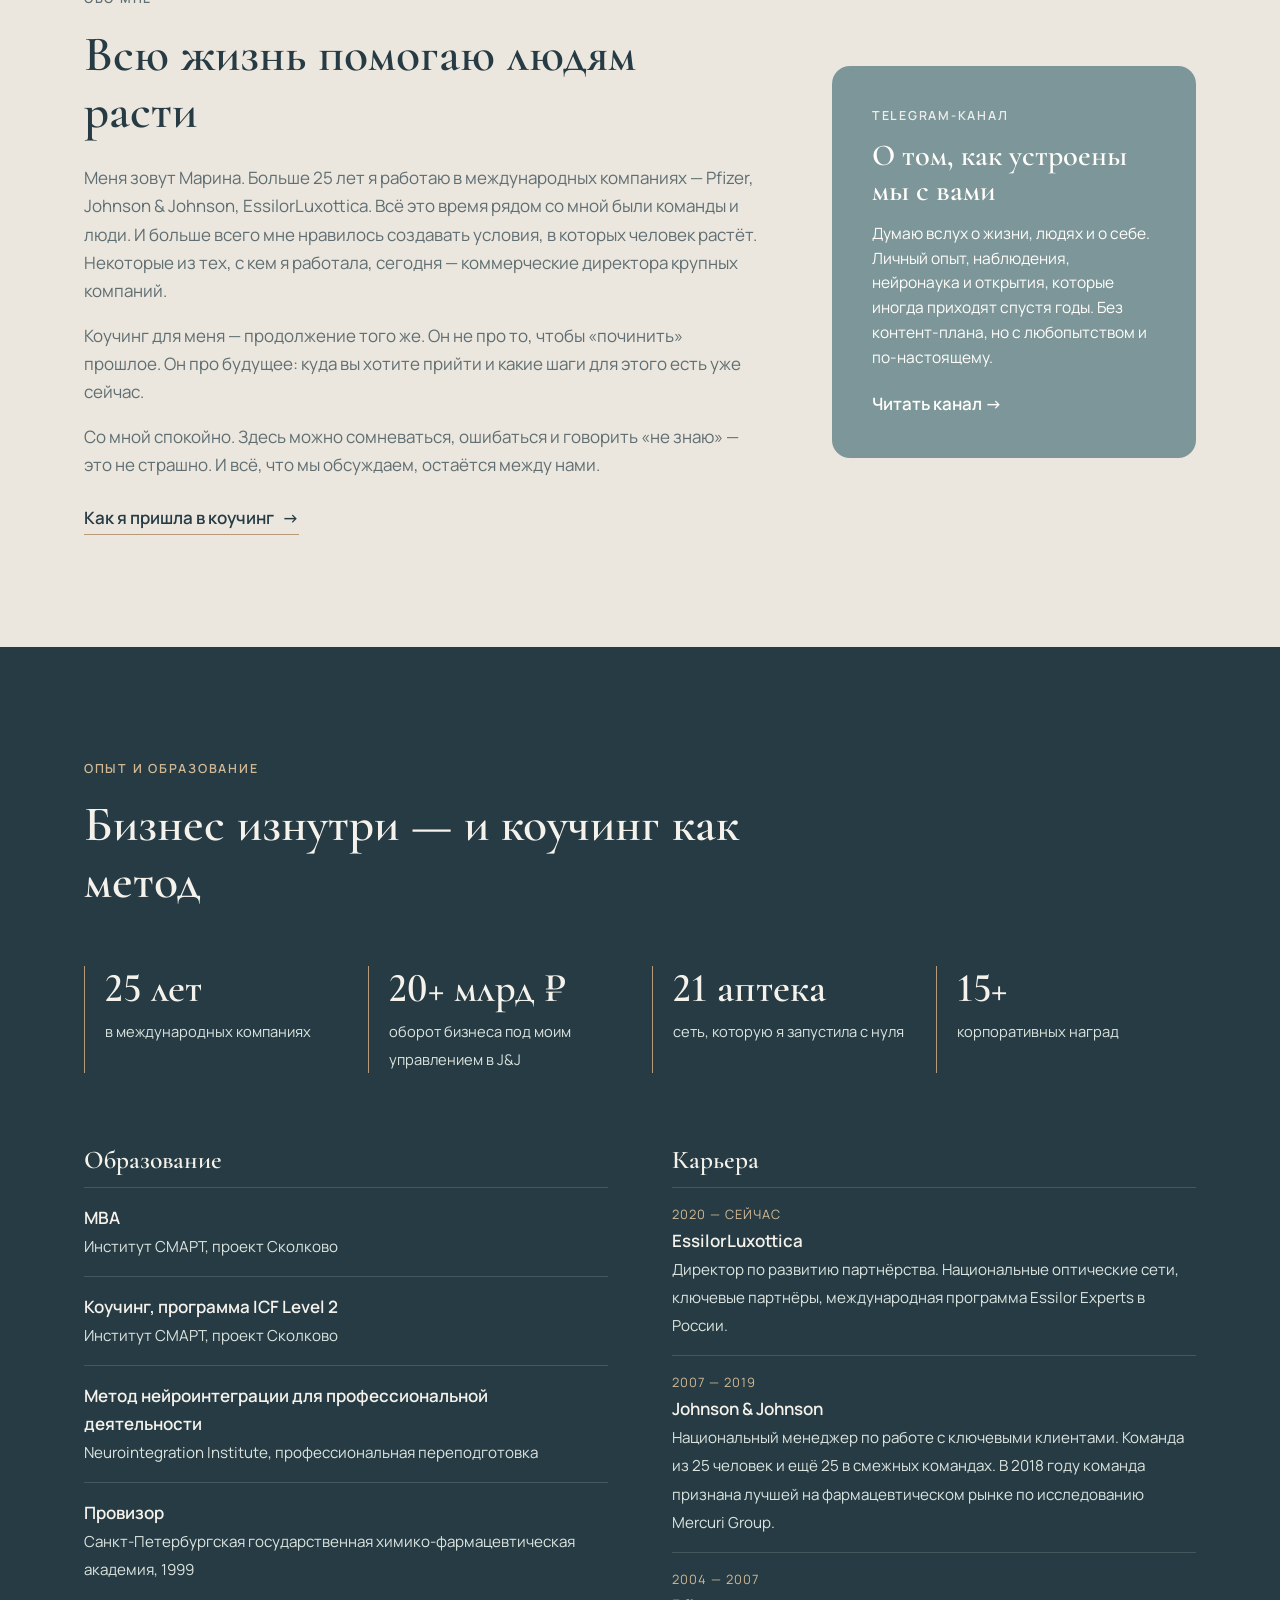
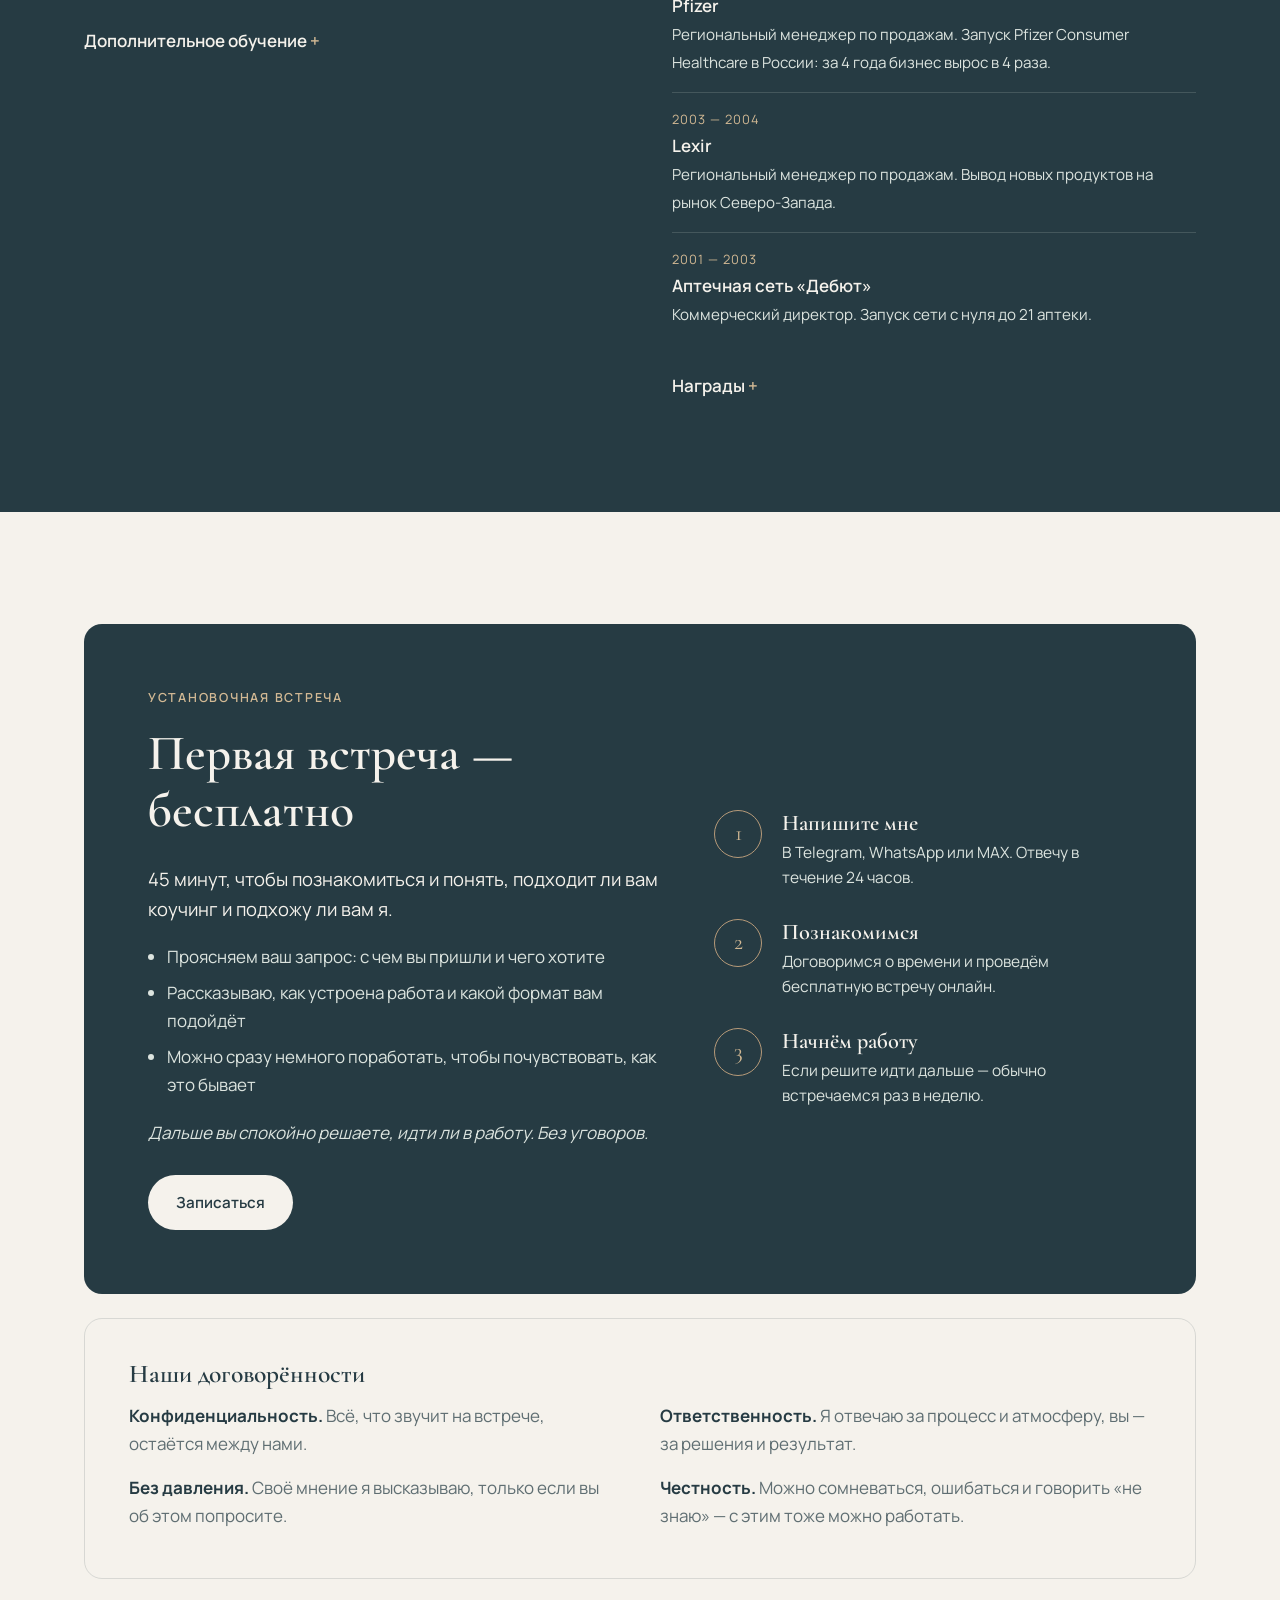
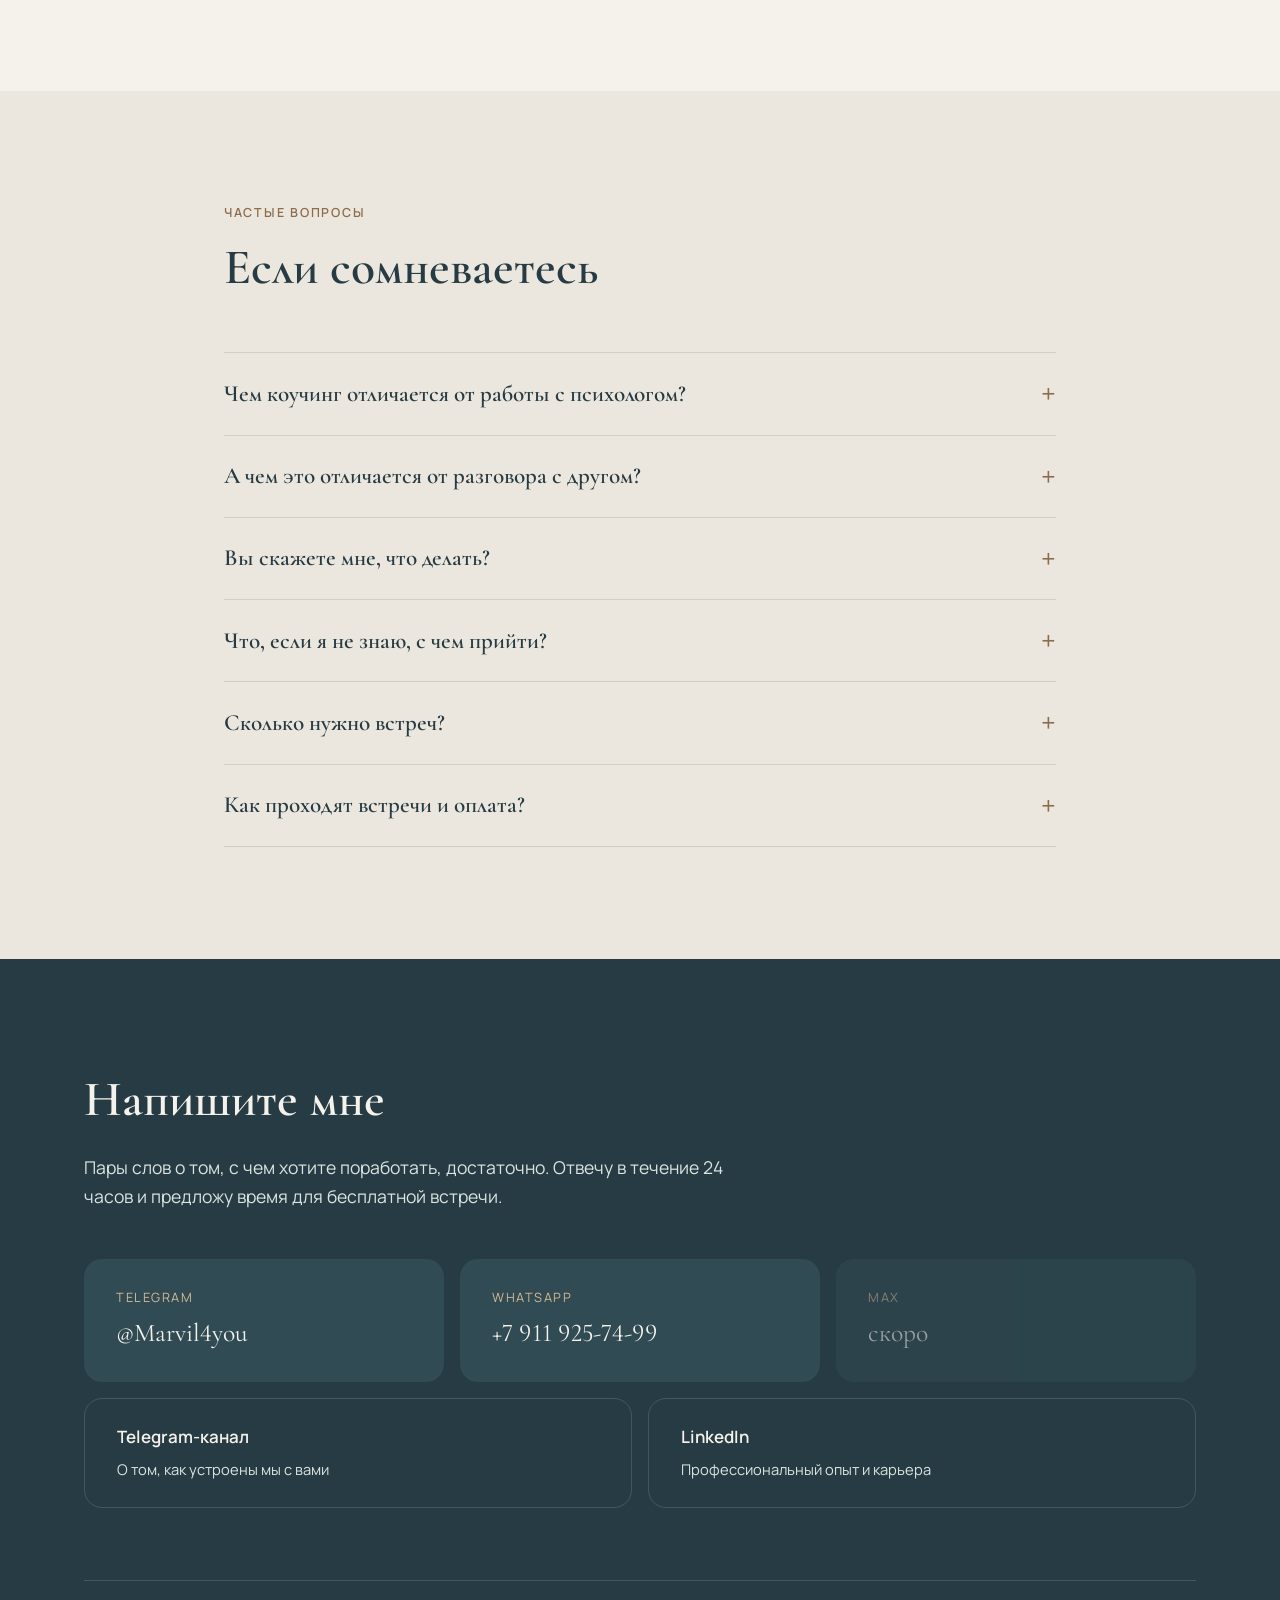
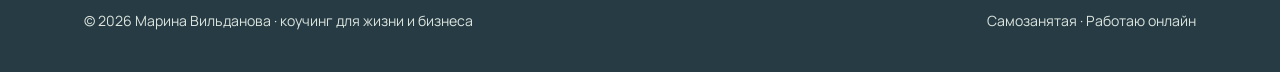
==== commit 5268145c: "Обновлённая версия лендинга по полному брифу Новый порядок блоков, палитра из брифа, блок ситуаций-х" ====
--- a/index.html
+++ b/index.html
@@ -3,13 +3,33 @@
 <head>
   <meta charset="utf-8">
   <meta name="viewport" content="width=device-width, initial-scale=1">
-  <title>Марина Вильданова — коуч и тренер по нейроинтеграции</title>
-  <meta name="description" content="Коучинг для тех, кто ищет свой следующий шаг. Бизнес и личные запросы, онлайн. Первая встреча бесплатно.">
+  <title>Марина Вильданова — коучинг для жизни и бизнеса</title>
+  <meta name="description" content="Коучинг для тех, кто ищет свой следующий шаг. Личные и рабочие запросы, онлайн из любой точки мира. Первая встреча — бесплатно.">
+
+  <!-- Как сайт выглядит при отправке ссылки в мессенджере -->
+  <meta property="og:type" content="website">
+  <meta property="og:title" content="Марина Вильданова — коучинг для жизни и бизнеса">
+  <meta property="og:description" content="Для тех, кто ищет свой следующий шаг и хочет услышать себя. Первая встреча — бесплатно.">
+  <meta property="og:locale" content="ru_RU">
+
   <link rel="icon" href="images/favicon.svg" type="image/svg+xml">
   <link rel="preconnect" href="https://fonts.googleapis.com">
   <link rel="preconnect" href="https://fonts.gstatic.com" crossorigin>
   <link href="https://fonts.googleapis.com/css2?family=Cormorant+Garamond:ital,wght@0,500;0,600;1,500&family=Manrope:wght@400;500;600&display=swap" rel="stylesheet">
   <link rel="stylesheet" href="css/styles.css">
+
+  <script type="application/ld+json">
+  {
+    "@context": "https://schema.org",
+    "@type": "Person",
+    "name": "Марина Вильданова",
+    "jobTitle": "Коуч и тренер по нейроинтеграции",
+    "sameAs": [
+      "https://t.me/vildanova_thoughts",
+      "https://www.linkedin.com/in/marina-vildanova/"
+    ]
+  }
+  </script>
 </head>
 <body>
 
@@ -23,12 +43,13 @@
       </button>
 
       <nav class="nav" id="nav">
+        <a href="#requests">С чем прийти</a>
+        <a href="#formats">Форматы</a>
+        <a href="#approach">Подход</a>
         <a href="#about">Обо мне</a>
-        <a href="#topics">С чем работаю</a>
-        <a href="#approach">Подход</a>
         <a href="#experience">Опыт</a>
-        <a href="#prices">Форматы и цены</a>
-        <a href="#contacts" class="nav__cta">Записаться</a>
+        <a href="#faq">Вопросы</a>
+        <a href="#contacts" class="nav__cta">Написать мне</a>
       </nav>
     </div>
   </header>
@@ -42,110 +63,197 @@
           <p class="eyebrow">Коуч и тренер по нейроинтеграции</p>
           <h1>Марина Вильданова</h1>
           <p class="hero__lead">
-            Коучинг для тех, кто ищет свой следующий шаг. Для тех, кто хочет услышать себя,
-            но не готов слушать очередного гуру.
+            Коучинг для жизни и бизнеса. Для тех, кто ищет свой следующий шаг
+            и хочет услышать себя, а не очередного гуру.
           </p>
           <div class="hero__buttons">
-            <a href="#contacts" class="btn btn--primary">Бесплатная первая встреча</a>
-            <a href="#prices" class="btn btn--ghost">Форматы и стоимость</a>
+            <a href="#meeting" class="btn btn--primary">Первая встреча — бесплатно</a>
+            <a href="#approach" class="btn btn--ghost">Как я работаю</a>
           </div>
           <ul class="hero__facts">
             <li><strong>25 лет</strong> в международном бизнесе</li>
-            <li><strong>ICF</strong> Level 2</li>
+            <li><strong>Коучинг</strong> по стандартам ICF</li>
             <li><strong>Онлайн</strong> из любой точки мира</li>
           </ul>
         </div>
-        <div class="hero__photo">
-          <!-- Замените файл на настоящее фото: images/hero.jpg -->
-          <img src="images/photo-placeholder.svg" alt="Марина Вильданова" width="600" height="750">
-        </div>
-      </div>
-    </section>
-
-    <!-- ============ 2. ХУК / ЦИТАТА ============ -->
+        <div class="hero__visual">
+          <!-- Временный визуал. Когда будет фотосессия: images/hero.jpg (вертикальное фото 4:5) -->
+          <img src="images/mountains.svg" alt="" width="600" height="750">
+        </div>
+      </div>
+    </section>
+
+    <!-- ============ 2. ХУК: СИТУАЦИИ, В КОТОРЫХ УЗНАЮТ СЕБЯ ============ -->
     <section class="hook">
-      <div class="container hook__inner reveal">
-        <p class="hook__pain">
-          Снаружи всё может выглядеть хорошо: работа, статус, планы.
-          А внутри — вопрос «а дальше-то что?» и ощущение, что свой голос
-          давно не слышно за чужими «надо».
-        </p>
-        <blockquote class="hook__quote">
-          Я верю, что каждый человек уже целен. В нём есть и сила, и мудрость, и ответы.
-          Моя задача — не вести и не исправлять, а создать пространство,
-          где можно снова услышать себя.
-        </blockquote>
-      </div>
-    </section>
-
-    <!-- ============ 3. ОБО МНЕ ============ -->
-    <section class="section about" id="about">
-      <div class="container about__inner">
-        <div class="about__photo reveal">
-          <!-- Замените файл на настоящее фото: images/about.jpg -->
-          <img src="images/photo-placeholder.svg" alt="Марина Вильданова" width="600" height="750" loading="lazy">
-        </div>
-        <div class="about__text reveal">
-          <p class="eyebrow">Обо мне</p>
-          <h2>Больше 20 лет помогаю людям расти</h2>
-          <p>
-            Четверть века я работаю в международных компаниях — Pfizer, Johnson&nbsp;&amp;&nbsp;Johnson,
-            EssilorLuxottica. Сейчас я директор по развитию партнёрства. Всё это время рядом со мной
-            были команды и люди, и больше всего мне нравилось создавать условия, в которых они растут.
-            Некоторые из тех, с кем я работала, сегодня — коммерческие директора крупных компаний.
-          </p>
-          <p>
-            В коучинг я пришла за этим же: помогать людям двигаться вперёд. Коучинг — не про то,
-            чтобы «починить» прошлое. Он про будущее: куда вы хотите прийти и какие шаги для этого
-            есть уже сейчас. Коучинг не даёт советов. Он помогает услышать себя.
-          </p>
-          <p>
-            Со мной спокойно. Можно говорить о чём угодно, ошибаться и сомневаться —
-            всё, что мы обсуждаем, остаётся между нами.
-          </p>
-          <a href="about.html" class="link-arrow">Как я пришла в коучинг</a>
-        </div>
-      </div>
-    </section>
-
-    <!-- ============ 4. С ЧЕМ Я РАБОТАЮ ============ -->
-    <section class="section section--tinted" id="topics">
       <div class="container">
         <div class="section__head reveal">
-          <p class="eyebrow">С чем я работаю</p>
-          <h2>С тем, что важно именно вам</h2>
+          <p class="eyebrow">Возможно, это про вас</p>
+          <h2>Когда пора что-то менять, но непонятно что</h2>
+        </div>
+
+        <ul class="situations">
+          <li class="reveal">Со стороны всё хорошо. А внутри — вопрос «а дальше-то что?»</li>
+          <li class="reveal">Есть цель, но непонятно, как к ней подступиться</li>
+          <li class="reveal">Мыслей много, а до действий дело не доходит</li>
+          <li class="reveal">Важное решение откладывается уже не первый месяц</li>
+          <li class="reveal">Хочется своего дела, но пока непонятно какого</li>
+          <li class="reveal">Свой голос почти не слышно за чужими «надо» и ожиданиями</li>
+        </ul>
+
+        <figure class="hook__quote reveal">
+          <blockquote>
+            Я верю, что каждый человек уже целен. Внутри есть и сила, и мудрость, и ответы.
+            Но под слоем чужих «надо», ожиданий и страхов этот голос становится тихим.
+            Моя задача — не вести и не исправлять, а создать пространство,
+            где можно снять лишнее и снова услышать себя.
+          </blockquote>
+          <figcaption>Марина Вильданова</figcaption>
+        </figure>
+      </div>
+    </section>
+
+    <!-- ============ 3. С ЧЕМ МОЖНО ПРИЙТИ ============ -->
+    <section class="section" id="requests">
+      <div class="container">
+        <div class="section__head reveal">
+          <p class="eyebrow">С чем можно прийти</p>
+          <h2>Работа и жизнь — на равных</h2>
           <p class="section__sub">
-            Работаю со взрослыми людьми, у которых есть реальный запрос — и желание что-то с ним сделать.
-            Это могут быть и рабочие, и личные вопросы. Часто они связаны.
-          </p>
-        </div>
-
-        <div class="topics">
-          <article class="topic-card reveal">
-            <h3>Работа и бизнес</h3>
+            Я работаю и с рабочими, и с личными запросами. Часто они связаны:
+            вопрос про карьеру оказывается вопросом про себя, и наоборот.
+          </p>
+        </div>
+
+        <div class="requests">
+          <article class="request-card reveal">
+            <h3>Бизнес и карьера</h3>
             <ul>
-              <li>Понять, какой следующий шаг в карьере</li>
-              <li>Сформулировать цели и стратегию</li>
-              <li>Найти нишу или направление для своего дела</li>
-              <li>Вырасти в роли руководителя</li>
-              <li>Принять решение, которое давно откладывается</li>
+              <li>Следующий карьерный шаг или новая роль</li>
+              <li>Профессиональный переход</li>
+              <li>Рост в роли руководителя</li>
+              <li>Поиск ниши для своего дела</li>
+              <li>Стратегические решения в бизнесе</li>
             </ul>
           </article>
-          <article class="topic-card reveal">
-            <h3>Жизнь и я</h3>
+          <article class="request-card reveal">
+            <h3>Личное</h3>
             <ul>
-              <li>Разобраться, чего я хочу на самом деле</li>
-              <li>Пройти период перемен без ощущения хаоса</li>
-              <li>Вернуть связь с собой и своими желаниями</li>
-              <li>Заметить убеждения, которые мешают двигаться</li>
-              <li>Найти опору и спокойствие внутри</li>
+              <li>Понять, чего я на самом деле хочу</li>
+              <li>Найти направление</li>
+              <li>Принять важное решение</li>
+              <li>Разобраться с приоритетами</li>
+              <li>Лучше понять себя и свои ценности</li>
             </ul>
           </article>
-        </div>
-
-        <p class="topics__who reveal">
-          Ко мне приходят собственники бизнеса, предприниматели, руководители, специалисты
-          и все, кто оказался на пороге перемен.
+          <article class="request-card reveal">
+            <h3>Цели и движение</h3>
+            <ul>
+              <li>Цель есть, а путь к ней не виден</li>
+              <li>Много размышлений, мало действий</li>
+              <li>Хочется перестать распыляться</li>
+              <li>Нужно определить следующий шаг</li>
+            </ul>
+          </article>
+        </div>
+
+        <div class="audience reveal">
+          <p class="audience__title">Ко мне приходят</p>
+          <ul class="chips">
+            <li>Собственники и предприниматели</li>
+            <li>Топ-менеджеры и руководители</li>
+            <li>Специалисты, которые хотят расти</li>
+            <li>Те, кто меняет профессию или сферу</li>
+            <li>Те, кто стоит перед важным выбором</li>
+          </ul>
+          <p class="audience__note">
+            Возраст и должность не важны. Важно другое: желание разобраться в своём запросе
+            и готовность самим принимать решения.
+          </p>
+        </div>
+      </div>
+    </section>
+
+    <!-- ============ 4. ФОРМАТЫ И СТОИМОСТЬ ============ -->
+    <!-- Цены: чтобы поменять, исправьте текст в <span class="price"> нужной карточки -->
+    <section class="section section--tinted" id="formats">
+      <div class="container">
+        <div class="section__head reveal">
+          <p class="eyebrow">Форматы и стоимость</p>
+          <h2>Как можно работать со мной</h2>
+          <p class="section__sub">
+            Все встречи — онлайн, на удобной вам платформе. Индивидуальные обычно раз в неделю.
+            Начинаем всегда с бесплатной установочной встречи.
+          </p>
+        </div>
+
+        <h3 class="formats__group reveal">Индивидуально</h3>
+        <div class="products">
+          <article class="product reveal">
+            <p class="product__meta">60 минут · онлайн</p>
+            <h3>Коучинг</h3>
+            <p>
+              Работаем с вашим запросом — личным или рабочим. Я задаю вопросы, вы находите
+              свои ответы. Советов не будет: в коучинге они не нужны.
+            </p>
+            <span class="price">10&nbsp;000&nbsp;₽ <small>за сессию</small></span>
+          </article>
+          <article class="product reveal">
+            <p class="product__meta">Онлайн</p>
+            <h3>Менторинг</h3>
+            <p>
+              Здесь я уже делюсь опытом: стратегия, управление, запуск продуктов,
+              развитие команд. Всё, чему научили 25 лет в международных компаниях.
+            </p>
+            <span class="price">10&nbsp;000&nbsp;₽ <small>за встречу</small></span>
+          </article>
+          <article class="product reveal">
+            <p class="product__meta">Онлайн</p>
+            <h3>Стратегическая сессия «Чего я хочу и куда иду»</h3>
+            <p>
+              Чтобы увидеть картину целиком: что для меня действительно важно, куда я двигаюсь
+              и какие решения меня туда приближают.
+            </p>
+            <span class="price">10&nbsp;000&nbsp;₽ <small>за сессию</small></span>
+          </article>
+          <article class="product reveal">
+            <p class="product__meta">Онлайн</p>
+            <h3>Бизнес-сопровождение «В содружестве с мозгом»</h3>
+            <p>
+              Стратегия, поиск и оценка ниши, новые направления, управленческие задачи.
+              Опираюсь на свой бизнес-опыт и на то, что нейронаука знает о том, как мы
+              принимаем решения.
+            </p>
+            <span class="price">10&nbsp;000&nbsp;₽ <small>за встречу</small></span>
+          </article>
+        </div>
+
+        <h3 class="formats__group reveal">В группе</h3>
+        <div class="products products--two">
+          <article class="product reveal">
+            <p class="product__meta">7–8 человек · раз в месяц, по выходным</p>
+            <h3>Коучинговый разбор книг</h3>
+            <p>
+              Не пересказ, а разговор: что эта книга значит лично для вас и что вы заберёте
+              в свою жизнь. Можно прочитать книгу целиком или только саммари —
+              главное, прийти со своими мыслями.
+            </p>
+            <span class="price">1&nbsp;500&nbsp;₽ <small>за час встречи</small></span>
+          </article>
+          <article class="product reveal">
+            <p class="product__meta">3–4 человека</p>
+            <h3>Стратегическая сессия для мини-группы</h3>
+            <p>
+              Для партнёров, небольшой команды или единомышленников. Вместе разбираемся
+              с целями и решениями. Формат подстраиваю под группу.
+            </p>
+            <span class="price price--soft">Стоимость обсуждаем</span>
+          </article>
+        </div>
+
+        <p class="formats__note reveal">
+          Почему сессия длится час: искать ответы на свои вопросы — серьёзная работа, и дольше
+          часа она обычно не идёт. Если час — это тяжело, можно встречаться по 45 минут.
+          <br>Оплата — переводом на карту. Я работаю как самозанятая и выдаю чек.
         </p>
       </div>
     </section>
@@ -157,9 +265,8 @@
           <p class="eyebrow">Мой подход</p>
           <h2>Сначала меняется «кто», потом — «что»</h2>
           <p class="section__sub">
-            Если менять только действия, глубоких изменений не будет. Чтобы что-то изменилось надолго,
-            меняемся мы сами: состояние, ценности, убеждения. А из этого уже меняются окружение,
-            действия и следующие шаги.
+            Если менять только действия, надолго ничего не изменится. Сначала меняется внутреннее:
+            состояние, ценности, убеждения. А уже из этого — окружение, действия и следующие шаги.
           </p>
         </div>
 
@@ -167,57 +274,121 @@
           <div class="principle reveal">
             <span class="principle__num">01</span>
             <h3>Сотрудничество</h3>
-            <p>Мы разговариваем на равных. Я отвечаю за процесс и атмосферу, вы — за свои решения.</p>
+            <p>Мы разговариваем на равных. Я рядом как партнёр, а не как учитель.</p>
           </div>
           <div class="principle reveal">
             <span class="principle__num">02</span>
             <h3>Доверие</h3>
-            <p>Раскрыться можно только там, где безопасно. Всё сказанное на сессии остаётся на сессии.</p>
+            <p>Раскрыться можно только там, где безопасно. Всё сказанное остаётся между нами.</p>
           </div>
           <div class="principle reveal">
             <span class="principle__num">03</span>
             <h3>Открытость</h3>
-            <p>Вы всегда знаете, какие инструменты я использую и зачем: метафорические карты, стратегические техники и другие.</p>
+            <p>Вы всегда знаете, какие инструменты я использую и зачем.</p>
           </div>
           <div class="principle reveal">
             <span class="principle__num">04</span>
             <h3>Безоценочность</h3>
-            <p>Здесь нет правильного и неправильного. Есть ваш взгляд — и он важен.</p>
-          </div>
-        </div>
-
-        <div class="formats-diff reveal">
-          <h3>Коучинг, менторинг, консультация — в чём разница</h3>
-          <div class="formats-diff__grid">
-            <div>
+            <p>Здесь нет правильного и неправильного. В каждом человеке есть свой гений, и ваш взгляд важен.</p>
+          </div>
+        </div>
+
+        <div class="roles reveal">
+          <h3>Коучинг, менторинг, консультация: в чём разница</h3>
+          <div class="roles__grid">
+            <div class="role">
               <h4>Коучинг</h4>
-              <p>Я задаю вопросы, вы находите ответы. Советов нет — есть пространство, где их не нужно.</p>
+              <p class="role__who">Я — партнёр</p>
+              <p>Задаю вопросы и держу процесс. Ответы находите вы. Своё мнение говорю, только если вы попросите.</p>
             </div>
-            <div>
+            <div class="role">
               <h4>Менторинг</h4>
-              <p>Делюсь опытом 25 лет в бизнесе: стратегия, управление, запуск продуктов, развитие команд.</p>
+              <p class="role__who">Я — опытный коллега</p>
+              <p>Делюсь тем, что знаю и умею сама: как устроен бизнес, как строить стратегию и вести команды.</p>
             </div>
-            <div>
+            <div class="role">
               <h4>Консультация</h4>
-              <p>Разбираем конкретную бизнес-задачу и ищем решение вместе. Моё мнение — только если вы о нём просите.</p>
+              <p class="role__who">Я — эксперт</p>
+              <p>Разбираем конкретную задачу и вместе ищем решение.</p>
             </div>
           </div>
         </div>
-      </div>
-    </section>
-
-    <!-- ============ 6. ОПЫТ И КВАЛИФИКАЦИЯ ============ -->
+
+        <div class="honest">
+          <div class="honest__col reveal">
+            <h3>Что может дать работа</h3>
+            <ul>
+              <li>Ясность: чего вы на самом деле хотите</li>
+              <li>Новый взгляд на ситуацию</li>
+              <li>Свои ответы и варианты решений</li>
+              <li>Понятные приоритеты и следующий шаг</li>
+              <li>Действия, которые вы выбрали сами</li>
+            </ul>
+          </div>
+          <div class="honest__col honest__col--muted reveal">
+            <h3>Чего я не обещаю</h3>
+            <p>
+              Гарантированного повышения, роста дохода или новой жизни за одну встречу.
+              И я не решу задачу за вас. Я отвечаю за процесс и атмосферу, вы — за свои решения.
+              Именно поэтому то, что вы найдёте, будет по-настоящему вашим.
+            </p>
+            <p class="honest__tools">
+              Иногда на вопрос приходит только «не знаю». Тогда мы исследуем это «не знаю»
+              через метафоры, метафорические карты и другие инструменты.
+            </p>
+          </div>
+        </div>
+      </div>
+    </section>
+
+    <!-- ============ 6. ОБО МНЕ ============ -->
+    <section class="section section--tinted" id="about">
+      <div class="container about__inner">
+        <div class="about__text reveal">
+          <p class="eyebrow">Обо мне</p>
+          <h2>Всю жизнь помогаю людям расти</h2>
+          <p>
+            Меня зовут Марина. Больше 25 лет я работаю в международных компаниях —
+            Pfizer, Johnson&nbsp;&amp;&nbsp;Johnson, EssilorLuxottica. Всё это время рядом со мной были
+            команды и люди. И больше всего мне нравилось создавать условия, в которых человек растёт.
+            Некоторые из тех, с кем я работала, сегодня — коммерческие директора крупных компаний.
+          </p>
+          <p>
+            Коучинг для меня — продолжение того же. Он не про то, чтобы «починить» прошлое.
+            Он про будущее: куда вы хотите прийти и какие шаги для этого есть уже сейчас.
+          </p>
+          <p>
+            Со мной спокойно. Здесь можно сомневаться, ошибаться и говорить «не знаю» —
+            это не страшно. И всё, что мы обсуждаем, остаётся между нами.
+          </p>
+          <a href="about.html" class="link-arrow">Как я пришла в коучинг</a>
+        </div>
+
+        <a class="channel reveal" href="https://t.me/vildanova_thoughts" target="_blank" rel="noopener">
+          <span class="channel__label">Telegram-канал</span>
+          <span class="channel__title">О том, как устроены мы с вами</span>
+          <span class="channel__text">
+            Думаю вслух о жизни, людях и о себе. Личный опыт, наблюдения, нейронаука
+            и открытия, которые иногда приходят спустя годы. Без контент-плана,
+            но с любопытством и по-настоящему.
+          </span>
+          <span class="channel__go">Читать канал</span>
+        </a>
+      </div>
+    </section>
+
+    <!-- ============ 7. ОПЫТ И КВАЛИФИКАЦИЯ ============ -->
     <section class="section section--dark" id="experience">
       <div class="container">
         <div class="section__head reveal">
-          <p class="eyebrow">Опыт и квалификация</p>
+          <p class="eyebrow">Опыт и образование</p>
           <h2>Бизнес изнутри — и коучинг как метод</h2>
         </div>
 
         <div class="stats reveal">
-          <div class="stat"><span class="stat__num">25</span><span class="stat__label">лет в международных компаниях</span></div>
+          <div class="stat"><span class="stat__num">25 лет</span><span class="stat__label">в международных компаниях</span></div>
           <div class="stat"><span class="stat__num">20+ млрд&nbsp;₽</span><span class="stat__label">оборот бизнеса под моим управлением в J&amp;J</span></div>
-          <div class="stat"><span class="stat__num">21</span><span class="stat__label">аптека — сеть, запущенная с нуля</span></div>
+          <div class="stat"><span class="stat__num">21 аптека</span><span class="stat__label">сеть, которую я запустила с нуля</span></div>
           <div class="stat"><span class="stat__num">15+</span><span class="stat__label">корпоративных наград</span></div>
         </div>
 
@@ -230,7 +401,7 @@
                 <span>Институт СМАРТ, проект Сколково</span>
               </li>
               <li>
-                <strong>Коучинг, ICF Level 2</strong>
+                <strong>Коучинг, программа ICF Level 2</strong>
                 <span>Институт СМАРТ, проект Сколково</span>
               </li>
               <li>
@@ -250,10 +421,9 @@
                 <li>Transition Leadership Workshop — Summit Leadership Partners</li>
                 <li>Effective Sales Leadership — Mercuri International</li>
                 <li>Финансы для нефинансовых менеджеров — Mercuri International</li>
-                <li>Продажи на более высоком уровне — Mercuri International</li>
                 <li>Категорийный менеджмент (CatMan) — Mercuri International</li>
                 <li>Unleashing Innovation — Innovation DB</li>
-                <li>Storewars Business Simulation</li>
+                <li>Корпоративные программы по лидерству, стратегии, управлению людьми и коммуникациям</li>
               </ul>
             </details>
           </div>
@@ -269,7 +439,7 @@
               <li>
                 <span class="timeline__year">2007 — 2019</span>
                 <strong>Johnson &amp; Johnson</strong>
-                <span>Национальный менеджер по работе с ключевыми клиентами. Бизнес OTC более 20&nbsp;млрд&nbsp;₽, рост 38% в год, команда из 25 человек и ещё 25 в смежных командах.</span>
+                <span>Национальный менеджер по работе с ключевыми клиентами. Команда из 25 человек и ещё 25 в смежных командах. В 2018 году команда признана лучшей на фармацевтическом рынке по исследованию Mercuri Group.</span>
               </li>
               <li>
                 <span class="timeline__year">2004 — 2007</span>
@@ -298,6 +468,7 @@
                 <li>Johnson &amp; Johnson: Platinum Encore Award — 2018</li>
                 <li>Johnson &amp; Johnson: Collaboration Annual Award — 2016, 2017, 2018</li>
                 <li>Johnson &amp; Johnson: Excellent Award — 2009, 2016</li>
+                <li>Pfizer: за лучшую инновационную идею — 2005</li>
               </ul>
             </details>
           </div>
@@ -305,115 +476,132 @@
       </div>
     </section>
 
-    <!-- ============ 7. ФОРМАТЫ И СТОИМОСТЬ ============ -->
-    <section class="section" id="prices">
+    <!-- ============ 8. УСТАНОВОЧНАЯ ВСТРЕЧА ============ -->
+    <section class="section" id="meeting">
       <div class="container">
+        <div class="meeting reveal">
+          <div class="meeting__main">
+            <p class="eyebrow">Установочная встреча</p>
+            <h2>Первая встреча — бесплатно</h2>
+            <p class="meeting__lead">
+              45 минут, чтобы познакомиться и понять, подходит ли вам коучинг
+              и подхожу ли вам я.
+            </p>
+            <ul class="meeting__list">
+              <li>Проясняем ваш запрос: с чем вы пришли и чего хотите</li>
+              <li>Рассказываю, как устроена работа и какой формат вам подойдёт</li>
+              <li>Можно сразу немного поработать, чтобы почувствовать, как это бывает</li>
+            </ul>
+            <p class="meeting__after">Дальше вы спокойно решаете, идти ли в работу. Без уговоров.</p>
+            <a href="#contacts" class="btn btn--light">Записаться</a>
+          </div>
+
+          <ol class="steps">
+            <li class="step">
+              <span class="step__num">1</span>
+              <div>
+                <h3>Напишите мне</h3>
+                <p>В Telegram, WhatsApp или MAX. Отвечу в течение 24 часов.</p>
+              </div>
+            </li>
+            <li class="step">
+              <span class="step__num">2</span>
+              <div>
+                <h3>Познакомимся</h3>
+                <p>Договоримся о времени и проведём бесплатную встречу онлайн.</p>
+              </div>
+            </li>
+            <li class="step">
+              <span class="step__num">3</span>
+              <div>
+                <h3>Начнём работу</h3>
+                <p>Если решите идти дальше — обычно встречаемся раз в неделю.</p>
+              </div>
+            </li>
+          </ol>
+        </div>
+
+        <div class="rules reveal">
+          <h3>Наши договорённости</h3>
+          <div class="rules__grid">
+            <p><strong>Конфиденциальность.</strong> Всё, что звучит на встрече, остаётся между нами.</p>
+            <p><strong>Ответственность.</strong> Я отвечаю за процесс и атмосферу, вы — за решения и результат.</p>
+            <p><strong>Без давления.</strong> Своё мнение я высказываю, только если вы об этом попросите.</p>
+            <p><strong>Честность.</strong> Можно сомневаться, ошибаться и говорить «не знаю» — с этим тоже можно работать.</p>
+          </div>
+        </div>
+      </div>
+    </section>
+
+    <!-- ============ 9. ЧАСТЫЕ ВОПРОСЫ ============ -->
+    <section class="section section--tinted" id="faq">
+      <div class="container faq__inner">
         <div class="section__head reveal">
-          <p class="eyebrow">Форматы и стоимость</p>
-          <h2>Как можно работать со мной</h2>
-          <p class="section__sub">Все встречи проходят онлайн. Обычно — раз в неделю.</p>
-        </div>
-
-        <div class="intro-offer reveal">
-          <div>
-            <h3>Установочная встреча</h3>
-            <p>
-              45 минут, чтобы познакомиться, прояснить ваш запрос и понять, подходит ли вам коучинг.
-              Можно сразу немного поработать — и уже потом решить, идти ли дальше.
-            </p>
-          </div>
-          <div class="intro-offer__price">
-            <span class="price">Бесплатно</span>
-            <a href="#contacts" class="btn btn--primary">Записаться</a>
-          </div>
-        </div>
-
-        <!-- Цены: чтобы поменять, просто исправьте число в <span class="price"> -->
-        <div class="products">
-          <article class="product reveal">
-            <h3>Индивидуальный коучинг</h3>
-            <p>Работа с вашим запросом в классическом коучинговом формате. Сессия — 60 минут.</p>
-            <span class="price">10&nbsp;000&nbsp;₽ <small>/ сессия</small></span>
-          </article>
-          <article class="product reveal">
-            <h3>Индивидуальный менторинг</h3>
-            <p>Когда нужен не только вопрос, но и опыт: стратегия, управление, команды, запуски.</p>
-            <span class="price">10&nbsp;000&nbsp;₽ <small>/ сессия</small></span>
-          </article>
-          <article class="product reveal">
-            <h3>Стратегическая сессия</h3>
-            <p>«Чего я хочу и куда иду». Одна глубокая встреча, чтобы увидеть картину целиком и наметить путь.</p>
-            <span class="price">10&nbsp;000&nbsp;₽ <small>/ сессия</small></span>
-          </article>
-          <article class="product reveal">
-            <h3>Бизнес-сопровождение</h3>
-            <p>Стратегия, поиск ниши, консультации по бизнесу — с опорой на то, как устроен наш мозг.</p>
-            <span class="price">10&nbsp;000&nbsp;₽ <small>/ сессия</small></span>
-          </article>
-          <article class="product reveal">
-            <h3>Стратсессия для мини-группы</h3>
-            <p>Для 3–4 человек: команды, партнёров или небольшого коллектива, которым нужно договориться о главном.</p>
-            <span class="price">10&nbsp;000&nbsp;₽ <small>/ сессия</small></span>
-          </article>
-          <article class="product reveal">
-            <h3>Коучинговый книжный клуб</h3>
-            <p>Группа 7–8 человек, раз в месяц по выходным. Не пересказ, а разговор: что эта книга значит для вас и что вы заберёте в жизнь.</p>
-            <span class="price">10&nbsp;000&nbsp;₽ <small>/ встреча</small></span>
-          </article>
-        </div>
-
-        <p class="prices__note reveal">
-          Оплата — переводом на карту. Работаю как самозанятая и выдаю чек.
-        </p>
-      </div>
-    </section>
-
-    <!-- ============ 8. КАК НАЧАТЬ ============ -->
-    <section class="section section--tinted" id="start">
-      <div class="container">
-        <div class="section__head reveal">
-          <p class="eyebrow">Как начать</p>
-          <h2>Три простых шага</h2>
-        </div>
-
-        <ol class="steps">
-          <li class="step reveal">
-            <span class="step__num">1</span>
-            <h3>Напишите мне</h3>
-            <p>В Telegram, WhatsApp или MAX. Отвечу в течение 24 часов.</p>
-          </li>
-          <li class="step reveal">
-            <span class="step__num">2</span>
-            <h3>Познакомимся</h3>
-            <p>Бесплатная установочная встреча на 45 минут — поймём ваш запрос и формат.</p>
-          </li>
-          <li class="step reveal">
-            <span class="step__num">3</span>
-            <h3>Начнём работу</h3>
-            <p>Встречаемся онлайн, обычно раз в неделю, на любой удобной платформе.</p>
-          </li>
-        </ol>
-
-        <div class="rules reveal">
-          <h3>Договорённости</h3>
-          <ul>
-            <li><strong>Конфиденциальность.</strong> Всё, что мы обсуждаем, остаётся между нами.</li>
-            <li><strong>Ответственность.</strong> Я отвечаю за процесс, вы — за свои решения и результат. Коуч не решит задачу за вас, но поможет найти решение.</li>
-            <li><strong>Без давления.</strong> Своё мнение я высказываю, только если вы об этом попросите.</li>
-            <li><strong>Честность.</strong> Можно сомневаться, ошибаться и говорить «не знаю» — с этим тоже можно работать.</li>
-          </ul>
+          <p class="eyebrow">Частые вопросы</p>
+          <h2>Если сомневаетесь</h2>
+        </div>
+
+        <div class="faq reveal">
+          <details>
+            <summary>Чем коучинг отличается от работы с психологом?</summary>
+            <p>
+              Психолог чаще работает с прошлым и с тем, что болит. Коучинг смотрит вперёд:
+              куда вы хотите прийти и какие шаги к этому уже есть. Если в разговоре станет понятно,
+              что вам сейчас нужнее психолог, я скажу об этом честно.
+            </p>
+          </details>
+          <details>
+            <summary>А чем это отличается от разговора с другом?</summary>
+            <p>
+              Друг сочувствует, советует и смотрит на вашу жизнь через свою. Я не даю советов
+              и не оцениваю. Я задаю вопросы, которые помогают услышать себя, и веду процесс так,
+              чтобы разговор привёл к вашему решению.
+            </p>
+          </details>
+          <details>
+            <summary>Вы скажете мне, что делать?</summary>
+            <p>
+              В коучинге — нет: там ответы ищете вы, а я помогаю их найти. Если нужен совет
+              и опыт со стороны, для этого есть менторинг и консультации. Какой формат вам ближе,
+              можно решить на первой встрече.
+            </p>
+          </details>
+          <details>
+            <summary>Что, если я не знаю, с чем прийти?</summary>
+            <p>
+              Это нормально. Для этого и есть бесплатная установочная встреча. А «не знаю» —
+              тоже материал для работы: его можно исследовать, в том числе через метафоры.
+            </p>
+          </details>
+          <details>
+            <summary>Сколько нужно встреч?</summary>
+            <p>
+              Зависит от запроса. Обычно мы встречаемся раз в неделю: иногда хватает нескольких
+              сессий, иногда работа идёт дольше. Обсудим это на первой встрече.
+            </p>
+          </details>
+          <details>
+            <summary>Как проходят встречи и оплата?</summary>
+            <p>
+              Онлайн, на любой удобной вам платформе, — поэтому работать можно из любой страны.
+              Оплата переводом на карту, я самозанятая и выдаю чек.
+            </p>
+          </details>
         </div>
       </div>
     </section>
 
   </main>
 
-  <!-- ============ 9. КОНТАКТЫ ============ -->
+  <!-- ============ 10. КОНТАКТЫ ============ -->
   <footer class="footer" id="contacts">
     <div class="container">
       <div class="footer__head reveal">
         <h2>Напишите мне</h2>
-        <p>Расскажите в паре слов, с чем хотите поработать, — и договоримся о бесплатной встрече.</p>
+        <p>
+          Пары слов о том, с чем хотите поработать, достаточно. Отвечу в течение 24 часов
+          и предложу время для бесплатной встречи.
+        </p>
       </div>
 
       <div class="contacts reveal">
@@ -425,7 +613,7 @@
           <span class="contact__label">WhatsApp</span>
           <span class="contact__value">+7 911 925-74-99</span>
         </a>
-        <!-- Когда появится ссылка на MAX: замените span на <a class="contact" href="ССЫЛКА"> -->
+        <!-- Когда появится ссылка на MAX: замените span на <a class="contact" href="ССЫЛКА" target="_blank" rel="noopener"> -->
         <span class="contact contact--soon">
           <span class="contact__label">MAX</span>
           <span class="contact__value">скоро</span>
@@ -435,7 +623,7 @@
       <div class="socials reveal">
         <a href="https://t.me/vildanova_thoughts" target="_blank" rel="noopener">
           <strong>Telegram-канал</strong>
-          <span>О том, как устроены мы с вами: личный опыт, наблюдения и нейронаука</span>
+          <span>О том, как устроены мы с вами</span>
         </a>
         <a href="https://www.linkedin.com/in/marina-vildanova/" target="_blank" rel="noopener">
           <strong>LinkedIn</strong>
@@ -444,7 +632,7 @@
       </div>
 
       <div class="footer__bottom">
-        <span>© <span data-year>2026</span> Марина Вильданова</span>
+        <span>© <span data-year>2026</span> Марина Вильданова · коучинг для жизни и бизнеса</span>
         <span>Самозанятая · Работаю онлайн</span>
       </div>
     </div>
--- a/css/styles.css
+++ b/css/styles.css
@@ -1,22 +1,29 @@
 /* =========================================================
    Марина Вильданова — стили сайта
+   Концепция: Warm Intellectual Luxury — тепло, глубоко, спокойно.
    Цвета и шрифты задаются здесь, в :root. Меняете тут —
    меняется по всему сайту.
    ========================================================= */
 
 :root {
-  /* Палитра: тёмный petrol, ivory, sage (#7D9699) и приглушённая бронза */
-  --petrol: #1F3A3D;
-  --petrol-soft: #2B4B4F;
-  --sage: #7D9699;
-  --sage-light: #DCE3E2;
-  --ivory: #F8F4ED;
-  --sand: #EFE7DA;
-  --bronze: #A57E55;
-  --bronze-dark: #8A6641;
-  --ink: #1F2A2B;
-  --muted: #5B6869;
-  --line: rgba(31, 58, 61, 0.14);
+  /* Фирменная палитра (из брифа) */
+  --petrol: #263B43;        /* Deep Petrol — основной тёмный */
+  --petrol-soft: #314B54;   /* чуть светлее, для карточек на тёмном */
+  --ivory: #F5F2EC;         /* Ivory — фон */
+  --sage: #7D9699;          /* Sage — цвет Telegram-канала */
+  --mist: #C8D5CF;          /* Mist — мягкий дополнительный */
+  --bronze: #B69A79;        /* Muted Bronze — акценты */
+
+  /* Производные оттенки */
+  --sand: #ECE7DE;          /* фон чередующихся секций */
+  --white: #FFFEFA;
+  --bronze-text: #8C6D4B;   /* бронза для мелкого текста на светлом (читаемая) */
+  --bronze-light: #D2B994;  /* бронза для мелкого текста на тёмном */
+  --ink: #263238;
+  --muted: #5F6E72;
+  --on-dark: #DCE4DF;
+  --line: rgba(38, 59, 67, 0.14);
+  --line-dark: rgba(220, 228, 223, 0.16);
 
   --font-serif: "Cormorant Garamond", Georgia, "Times New Roman", serif;
   --font-sans: "Manrope", -apple-system, BlinkMacSystemFont, "Segoe UI", Arial, sans-serif;
@@ -53,7 +60,7 @@
   margin: 0 0 0.5em;
   color: var(--petrol);
 }
-h1 { font-size: clamp(2.8rem, 6vw, 4.6rem); }
+h1 { font-size: clamp(2.8rem, 6vw, 4.6rem); letter-spacing: -0.01em; }
 h2 { font-size: clamp(2.1rem, 4vw, 3.1rem); }
 h3 { font-size: 1.6rem; }
 h4 { font-size: 1.35rem; }
@@ -67,11 +74,11 @@
 }
 
 .eyebrow {
-  font-size: 0.8rem;
+  font-size: 0.78rem;
   font-weight: 600;
   letter-spacing: 0.14em;
   text-transform: uppercase;
-  color: var(--bronze-dark);
+  color: var(--bronze-text);
   margin-bottom: 1rem;
 }
 
@@ -91,6 +98,8 @@
 .btn--primary:hover { background: var(--petrol-soft); }
 .btn--ghost { border: 1.5px solid var(--petrol); color: var(--petrol); }
 .btn--ghost:hover { background: var(--petrol); color: var(--ivory); }
+.btn--light { background: var(--ivory); color: var(--petrol); }
+.btn--light:hover { background: var(--white); }
 
 .link-arrow {
   display: inline-flex;
@@ -110,7 +119,7 @@
   position: sticky;
   top: 0;
   z-index: 50;
-  background: rgba(248, 244, 237, 0.92);
+  background: rgba(245, 242, 236, 0.92);
   backdrop-filter: blur(10px);
   -webkit-backdrop-filter: blur(10px);
   transition: box-shadow 0.3s;
@@ -129,7 +138,7 @@
   color: var(--petrol);
   text-decoration: none;
 }
-.nav { display: flex; align-items: center; gap: 28px; }
+.nav { display: flex; align-items: center; gap: 26px; }
 .nav a {
   font-size: 0.92rem;
   font-weight: 500;
@@ -173,8 +182,18 @@
 .burger[aria-expanded="true"] span:nth-child(2) { opacity: 0; }
 .burger[aria-expanded="true"] span:nth-child(3) { transform: translateY(-7px) rotate(-45deg); }
 
+/* ---------- Общие секции ---------- */
+.section { padding: 112px 0; }
+.section--tinted { background: var(--sand); }
+.section--dark { background: var(--petrol); color: var(--on-dark); }
+.section--dark h2,
+.section--dark h3 { color: var(--ivory); }
+.section--dark .eyebrow { color: var(--bronze-light); }
+.section__head { max-width: 760px; margin-bottom: 56px; }
+.section__sub { font-size: 1.1rem; color: var(--muted); }
+
 /* ---------- 1. Первый экран ---------- */
-.hero { padding: 56px 0 96px; }
+.hero { padding: 56px 0 104px; }
 .hero__inner {
   display: grid;
   grid-template-columns: 1.15fr 0.85fr;
@@ -182,9 +201,9 @@
   align-items: center;
 }
 .hero__lead {
-  font-size: 1.2rem;
+  font-size: 1.22rem;
   color: var(--muted);
-  max-width: 34em;
+  max-width: 32em;
   margin-bottom: 2rem;
 }
 .hero__buttons { display: flex; flex-wrap: wrap; gap: 14px; margin-bottom: 2.5rem; }
@@ -198,15 +217,14 @@
   color: var(--muted);
 }
 .hero__facts strong { color: var(--petrol); font-weight: 600; }
-.hero__photo img,
-.about__photo img {
+.hero__visual { position: relative; }
+.hero__visual img {
   width: 100%;
   aspect-ratio: 4 / 5;
   object-fit: cover;
   border-radius: 280px 280px var(--radius) var(--radius); /* арка сверху */
 }
-.hero__photo { position: relative; }
-.hero__photo::before {
+.hero__visual::before {
   content: "";
   position: absolute;
   inset: 24px -24px -24px 24px;
@@ -218,74 +236,148 @@
 /* ---------- 2. Хук ---------- */
 .hook {
   background: var(--petrol);
+  color: var(--on-dark);
+  padding: 112px 0;
+}
+.hook h2 { color: var(--ivory); }
+.hook .eyebrow { color: var(--bronze-light); }
+.situations {
+  list-style: none;
+  padding: 0;
+  margin: 0 0 88px;
+  display: grid;
+  grid-template-columns: repeat(3, 1fr);
+  gap: 16px;
+}
+.situations li {
+  font-family: var(--font-serif);
+  font-size: 1.4rem;
+  line-height: 1.35;
   color: var(--ivory);
-  padding: 96px 0;
-}
-.hook__inner { max-width: 860px; text-align: center; }
-.hook__pain {
-  font-size: 1.15rem;
-  color: var(--sage-light);
-  max-width: 40em;
-  margin: 0 auto 2.5rem;
-}
+  padding: 28px 28px 30px;
+  border: 1px solid var(--line-dark);
+  border-radius: var(--radius);
+  transition: border-color 0.3s, background 0.3s;
+}
+.situations li:hover { border-color: var(--bronze); background: rgba(255, 255, 255, 0.03); }
 .hook__quote {
-  margin: 0;
+  margin: 0 auto;
+  max-width: 860px;
+  text-align: center;
+}
+.hook__quote blockquote {
+  margin: 0 0 20px;
   font-family: var(--font-serif);
   font-style: italic;
   font-weight: 500;
-  font-size: clamp(1.6rem, 3vw, 2.3rem);
-  line-height: 1.35;
-}
-.hook__quote::before {
+  font-size: clamp(1.5rem, 2.8vw, 2.1rem);
+  line-height: 1.4;
+  color: var(--ivory);
+}
+.hook__quote blockquote::before {
   content: "“";
   display: block;
   font-size: 4rem;
   line-height: 0.6;
   color: var(--bronze);
   margin-bottom: 1rem;
-}
-
-/* ---------- Общие секции ---------- */
-.section { padding: 112px 0; }
-.section--tinted { background: var(--sand); }
-.section--dark { background: var(--petrol); color: var(--sage-light); }
-.section--dark h2,
-.section--dark h3 { color: var(--ivory); }
-.section--dark .eyebrow { color: #C9A57D; }
-.section__head { max-width: 760px; margin-bottom: 56px; }
-.section__sub { font-size: 1.1rem; color: var(--muted); }
-
-/* ---------- 3. Обо мне ---------- */
-.about__inner {
-  display: grid;
-  grid-template-columns: 0.8fr 1.2fr;
-  gap: 72px;
-  align-items: center;
-}
-.about__text p { color: var(--muted); }
-
-/* ---------- 4. С чем работаю ---------- */
-.topics { display: grid; grid-template-columns: 1fr 1fr; gap: 24px; }
-.topic-card {
-  background: var(--ivory);
-  border-radius: var(--radius);
-  padding: 40px;
-}
-.topic-card ul { list-style: none; padding: 0; margin: 0; }
-.topic-card li {
+  font-style: normal;
+}
+.hook__quote figcaption {
+  font-size: 0.82rem;
+  letter-spacing: 0.14em;
+  text-transform: uppercase;
+  color: var(--bronze-light);
+}
+
+/* ---------- 3. Запросы ---------- */
+.requests { display: grid; grid-template-columns: repeat(3, 1fr); gap: 24px; }
+.request-card {
+  background: var(--white);
+  border: 1px solid var(--line);
+  border-radius: var(--radius);
+  padding: 36px;
+}
+.request-card ul { list-style: none; padding: 0; margin: 0; }
+.request-card li {
   position: relative;
-  padding: 12px 0 12px 28px;
+  padding: 11px 0 11px 24px;
   border-top: 1px solid var(--line);
 }
-.topic-card li::before {
+.request-card li::before {
   content: "";
   position: absolute;
-  left: 0; top: 22px;
-  width: 10px; height: 10px;
+  left: 0; top: 21px;
+  width: 9px; height: 9px;
   border-radius: 50%;
   background: var(--sage);
 }
-.topics__who { margin: 40px 0 0; max-width: 46em; color: var(--muted); }
+
+.audience { margin-top: 56px; }
+.audience__title {
+  font-family: var(--font-serif);
+  font-size: 1.6rem;
+  font-weight: 600;
+  color: var(--petrol);
+  margin-bottom: 16px;
+}
+.chips { list-style: none; padding: 0; margin: 0 0 20px; display: flex; flex-wrap: wrap; gap: 10px; }
+.chips li {
+  padding: 9px 18px;
+  border-radius: 999px;
+  background: var(--mist);
+  color: var(--petrol);
+  font-size: 0.95rem;
+  font-weight: 500;
+}
+.audience__note { max-width: 44em; color: var(--muted); margin: 0; }
+
+/* ---------- 4. Форматы ---------- */
+.formats__group {
+  font-size: 1.15rem;
+  font-family: var(--font-sans);
+  font-weight: 600;
+  letter-spacing: 0.08em;
+  text-transform: uppercase;
+  color: var(--muted);
+  margin: 0 0 20px;
+}
+.formats__group:not(:first-of-type) { margin-top: 48px; }
+.products { display: grid; grid-template-columns: repeat(2, 1fr); gap: 24px; }
+.product {
+  display: flex;
+  flex-direction: column;
+  background: var(--white);
+  border: 1px solid var(--line);
+  border-radius: var(--radius);
+  padding: 34px;
+  transition: transform 0.3s, box-shadow 0.3s;
+}
+.product:hover { transform: translateY(-4px); box-shadow: 0 16px 40px rgba(38, 59, 67, 0.08); }
+.product h3 { font-size: 1.55rem; }
+.product p { color: var(--muted); font-size: 0.98rem; }
+.product > p:last-of-type { flex-grow: 1; }
+.product__meta {
+  font-size: 0.8rem !important;
+  font-weight: 600;
+  letter-spacing: 0.06em;
+  text-transform: uppercase;
+  color: var(--bronze-text) !important;
+  margin-bottom: 10px;
+  flex-grow: 0 !important;
+}
+.price {
+  font-family: var(--font-serif);
+  font-size: 1.9rem;
+  font-weight: 600;
+  color: var(--petrol);
+  padding-top: 16px;
+  border-top: 1px solid var(--line);
+  font-variant-numeric: lining-nums;
+}
+.price small { font-family: var(--font-sans); font-size: 0.85rem; font-weight: 400; color: var(--muted); }
+.price--soft { font-size: 1.4rem; }
+.formats__note { margin: 40px 0 0; max-width: 52em; color: var(--muted); font-size: 0.95rem; }
 
 /* ---------- 5. Подход ---------- */
 .principles {
@@ -299,20 +391,64 @@
   display: block;
   font-family: var(--font-serif);
   font-size: 1.1rem;
-  color: var(--bronze);
+  color: var(--bronze-text);
   margin-bottom: 8px;
 }
 .principle p { color: var(--muted); font-size: 0.97rem; }
 
-.formats-diff {
-  background: var(--sage-light);
+.roles {
+  background: var(--mist);
   border-radius: var(--radius);
   padding: 48px;
-}
-.formats-diff__grid { display: grid; grid-template-columns: repeat(3, 1fr); gap: 32px; margin-top: 24px; }
-.formats-diff p { margin: 0; color: var(--ink); font-size: 0.97rem; }
-
-/* ---------- 6. Опыт ---------- */
+  margin-bottom: 24px;
+}
+.roles__grid { display: grid; grid-template-columns: repeat(3, 1fr); gap: 32px; margin-top: 24px; }
+.role h4 { margin-bottom: 2px; }
+.role__who { font-size: 0.85rem; font-weight: 600; color: var(--bronze-text); margin-bottom: 8px; }
+.role p:last-child { margin: 0; font-size: 0.97rem; }
+
+.honest { display: grid; grid-template-columns: 1fr 1fr; gap: 24px; }
+.honest__col {
+  background: var(--white);
+  border: 1px solid var(--line);
+  border-radius: var(--radius);
+  padding: 40px 44px;
+}
+.honest__col ul { padding-left: 1.1em; margin: 0; }
+.honest__col li { margin-bottom: 8px; }
+.honest__col--muted { background: transparent; }
+.honest__col--muted p { color: var(--muted); }
+.honest__tools { margin: 0; padding-top: 16px; border-top: 1px solid var(--line); font-size: 0.95rem; }
+
+/* ---------- 6. Обо мне ---------- */
+.about__inner {
+  display: grid;
+  grid-template-columns: 1.3fr 0.7fr;
+  gap: 72px;
+  align-items: center;
+}
+.about__text p { color: var(--muted); }
+.about__text .link-arrow { margin-top: 8px; }
+
+.channel {
+  display: flex;
+  flex-direction: column;
+  gap: 12px;
+  padding: 40px;
+  border-radius: var(--radius);
+  background: var(--sage);
+  color: var(--white);
+  text-decoration: none;
+  transition: transform 0.3s, box-shadow 0.3s;
+}
+.channel:hover { transform: translateY(-4px); box-shadow: 0 18px 40px rgba(38, 59, 67, 0.18); }
+.channel__label { font-size: 0.78rem; font-weight: 600; letter-spacing: 0.14em; text-transform: uppercase; opacity: 0.85; }
+.channel__title { font-family: var(--font-serif); font-size: 1.9rem; font-weight: 600; line-height: 1.15; }
+.channel__text { font-size: 0.97rem; line-height: 1.6; }
+.channel__go { font-weight: 600; margin-top: 8px; }
+.channel__go::after { content: " →"; }
+
+/* ---------- 7. Опыт ---------- */
 .stats {
   display: grid;
   grid-template-columns: repeat(4, 1fr);
@@ -323,11 +459,12 @@
 .stat__num {
   display: block;
   font-family: var(--font-serif);
-  font-size: clamp(2rem, 3.5vw, 2.8rem);
+  font-size: clamp(1.9rem, 3.2vw, 2.6rem);
   font-weight: 600;
   color: var(--ivory);
   line-height: 1.1;
   margin-bottom: 6px;
+  font-variant-numeric: lining-nums;
 }
 .stat__label { font-size: 0.92rem; }
 
@@ -335,7 +472,7 @@
 .edu-list, .timeline { list-style: none; padding: 0; margin: 0 0 28px; }
 .edu-list li, .timeline li {
   padding: 16px 0;
-  border-top: 1px solid rgba(220, 227, 226, 0.18);
+  border-top: 1px solid var(--line-dark);
 }
 .edu-list strong, .timeline strong {
   display: block;
@@ -348,7 +485,7 @@
   font-size: 0.8rem;
   letter-spacing: 0.08em;
   text-transform: uppercase;
-  color: #C9A57D;
+  color: var(--bronze-light);
   margin-bottom: 2px;
 }
 
@@ -359,62 +496,35 @@
   list-style: none;
 }
 .more summary::-webkit-details-marker { display: none; }
-.more summary::after { content: " +"; color: #C9A57D; }
+.more summary::after { content: " +"; color: var(--bronze-light); }
 .more[open] summary::after { content: " −"; }
 .more ul { padding-left: 1.2em; margin: 12px 0 0; font-size: 0.95rem; }
 .more li { margin-bottom: 6px; }
 
-/* ---------- 7. Цены ---------- */
-.intro-offer {
-  display: flex;
-  justify-content: space-between;
-  align-items: center;
-  gap: 40px;
+/* ---------- 8. Установочная встреча ---------- */
+.meeting {
+  display: grid;
+  grid-template-columns: 1.1fr 0.9fr;
+  gap: 56px;
   background: var(--petrol);
-  color: var(--sage-light);
-  border-radius: var(--radius);
-  padding: 44px 48px;
-  margin-bottom: 32px;
-}
-.intro-offer h3 { color: var(--ivory); }
-.intro-offer p { margin: 0; max-width: 38em; }
-.intro-offer__price { display: flex; flex-direction: column; align-items: flex-end; gap: 14px; flex-shrink: 0; }
-.intro-offer .price { color: var(--ivory); }
-.intro-offer .btn--primary { background: var(--bronze); }
-.intro-offer .btn--primary:hover { background: var(--bronze-dark); }
-
-.products { display: grid; grid-template-columns: repeat(3, 1fr); gap: 24px; }
-.product {
-  display: flex;
-  flex-direction: column;
-  background: #fff;
-  border: 1px solid var(--line);
-  border-radius: var(--radius);
-  padding: 32px;
-  transition: transform 0.3s, box-shadow 0.3s;
-}
-.product:hover { transform: translateY(-4px); box-shadow: 0 16px 40px rgba(31, 58, 61, 0.08); }
-.product h3 { font-size: 1.45rem; }
-.product p { color: var(--muted); font-size: 0.97rem; flex-grow: 1; }
-.price {
-  font-family: var(--font-serif);
-  font-size: 1.9rem;
-  font-weight: 600;
-  color: var(--petrol);
-}
-.price small { font-family: var(--font-sans); font-size: 0.85rem; font-weight: 400; color: var(--muted); }
-.prices__note { margin: 32px 0 0; color: var(--muted); font-size: 0.95rem; }
-
-/* ---------- 8. Как начать ---------- */
-.steps {
-  list-style: none;
-  padding: 0;
-  margin: 0 0 56px;
-  display: grid;
-  grid-template-columns: repeat(3, 1fr);
-  gap: 24px;
-}
+  color: var(--on-dark);
+  border-radius: var(--radius);
+  padding: 64px;
+  margin-bottom: 24px;
+}
+.meeting h2 { color: var(--ivory); }
+.meeting .eyebrow { color: var(--bronze-light); }
+.meeting__lead { font-size: 1.15rem; color: var(--ivory); }
+.meeting__list { padding-left: 1.1em; margin: 0 0 20px; }
+.meeting__list li { margin-bottom: 8px; }
+.meeting__after { font-style: italic; margin-bottom: 28px; }
+
+.steps { list-style: none; padding: 0; margin: 0; display: flex; flex-direction: column; justify-content: center; gap: 28px; }
+.step { display: flex; gap: 20px; align-items: flex-start; }
+.step h3 { font-size: 1.4rem; color: var(--ivory); margin-bottom: 4px; }
+.step p { margin: 0; font-size: 0.97rem; }
 .step__num {
+  flex-shrink: 0;
   display: inline-flex;
   align-items: center;
   justify-content: center;
@@ -423,24 +533,56 @@
   border: 1.5px solid var(--bronze);
   font-family: var(--font-serif);
   font-size: 1.4rem;
-  color: var(--bronze-dark);
-  margin-bottom: 16px;
-}
-.step p { color: var(--muted); }
+  color: var(--bronze-light);
+}
 
 .rules {
-  background: var(--ivory);
-  border-radius: var(--radius);
-  padding: 44px 48px;
-}
-.rules ul { padding-left: 1.2em; margin: 0; }
-.rules li { margin-bottom: 10px; color: var(--muted); }
+  border: 1px solid var(--line);
+  border-radius: var(--radius);
+  padding: 40px 44px;
+}
+.rules__grid { display: grid; grid-template-columns: 1fr 1fr; gap: 8px 40px; }
+.rules p { margin: 0 0 8px; color: var(--muted); }
 .rules strong { color: var(--petrol); }
 
-/* ---------- 9. Контакты / подвал ---------- */
+/* ---------- 9. FAQ ---------- */
+.faq__inner { max-width: 880px; }
+.faq details {
+  border-top: 1px solid var(--line);
+  padding: 4px 0;
+}
+.faq details:last-child { border-bottom: 1px solid var(--line); }
+.faq summary {
+  cursor: pointer;
+  list-style: none;
+  display: flex;
+  justify-content: space-between;
+  align-items: center;
+  gap: 24px;
+  padding: 20px 0;
+  font-family: var(--font-serif);
+  font-size: 1.45rem;
+  font-weight: 600;
+  color: var(--petrol);
+  line-height: 1.3;
+}
+.faq summary::-webkit-details-marker { display: none; }
+.faq summary::after {
+  content: "+";
+  flex-shrink: 0;
+  font-family: var(--font-sans);
+  font-weight: 400;
+  font-size: 1.6rem;
+  color: var(--bronze-text);
+  transition: transform 0.25s;
+}
+.faq details[open] summary::after { transform: rotate(45deg); }
+.faq details p { color: var(--muted); max-width: 44em; margin: 0 0 22px; }
+
+/* ---------- 10. Контакты / подвал ---------- */
 .footer {
   background: var(--petrol);
-  color: var(--sage-light);
+  color: var(--on-dark);
   padding: 112px 0 40px;
 }
 .footer h2 { color: var(--ivory); }
@@ -459,16 +601,16 @@
   transition: background 0.25s, transform 0.25s;
 }
 a.contact:hover { background: var(--bronze); transform: translateY(-3px); }
-.contact__label { font-size: 0.8rem; letter-spacing: 0.12em; text-transform: uppercase; color: #C9A57D; }
-a.contact:hover .contact__label { color: var(--ivory); }
-.contact__value { font-family: var(--font-serif); font-size: 1.6rem; color: var(--ivory); }
+.contact__label { font-size: 0.8rem; letter-spacing: 0.12em; text-transform: uppercase; color: var(--bronze-light); }
+a.contact:hover .contact__label { color: var(--petrol); }
+.contact__value { font-family: var(--font-serif); font-size: 1.6rem; color: var(--ivory); font-variant-numeric: lining-nums; }
 .contact--soon { opacity: 0.55; }
 
 .socials { display: grid; grid-template-columns: 1fr 1fr; gap: 16px; margin-bottom: 72px; }
 .socials a {
   display: block;
   padding: 24px 32px;
-  border: 1px solid rgba(220, 227, 226, 0.2);
+  border: 1px solid var(--line-dark);
   border-radius: var(--radius);
   text-decoration: none;
   transition: border-color 0.25s;
@@ -483,18 +625,19 @@
   flex-wrap: wrap;
   gap: 12px;
   padding-top: 28px;
-  border-top: 1px solid rgba(220, 227, 226, 0.15);
+  border-top: 1px solid var(--line-dark);
   font-size: 0.88rem;
 }
-
 .footer--short { padding-top: 0; }
 .footer--short .footer__bottom { border-top: 0; }
 
-/* ---------- Страница «Обо мне» ---------- */
+/* ---------- Страница «Как я пришла в коучинг» ---------- */
 .story { padding: 72px 0 112px; }
 .story__inner { max-width: 720px; }
 .story p { font-size: 1.12rem; color: var(--muted); }
+.story p.eyebrow { font-size: 0.78rem; color: var(--bronze-text); }
 .story h1 { font-size: clamp(2.4rem, 5vw, 3.6rem); }
+.story h2 { margin-top: 1.4em; }
 .story__lead {
   font-family: var(--font-serif);
   font-size: 1.6rem !important;
@@ -503,11 +646,11 @@
   line-height: 1.4;
 }
 .story__photo { margin: 40px 0; }
-.story__photo img { width: 100%; aspect-ratio: 16 / 10; object-fit: cover; border-radius: var(--radius); }
+.story__photo img { width: 100%; aspect-ratio: 16 / 9; object-fit: cover; border-radius: var(--radius); }
 .story__back { margin-bottom: 40px; }
 .story__back::after { content: none; }
 .story__back::before { content: "←"; }
-.story__cta { margin-top: 48px; }
+.story__cta { margin-top: 48px; display: flex; flex-wrap: wrap; gap: 14px; }
 
 /* ---------- Плавное появление ---------- */
 .reveal { opacity: 0; transform: translateY(24px); transition: opacity 0.8s ease, transform 0.8s ease; }
@@ -523,13 +666,15 @@
 /* =========================================================
    Адаптив
    ========================================================= */
-@media (max-width: 1024px) {
+@media (max-width: 1080px) {
+  .nav { gap: 20px; }
   .principles { grid-template-columns: repeat(2, 1fr); row-gap: 40px; }
   .stats { grid-template-columns: repeat(2, 1fr); row-gap: 40px; }
-  .products { grid-template-columns: repeat(2, 1fr); }
-}
-
-@media (max-width: 900px) {
+  .situations { grid-template-columns: repeat(2, 1fr); }
+  .requests { grid-template-columns: 1fr 1fr; }
+}
+
+@media (max-width: 960px) {
   .burger { display: block; }
   .nav {
     position: fixed;
@@ -540,7 +685,7 @@
     gap: 0;
     padding: 8px 24px 28px;
     background: var(--ivory);
-    box-shadow: 0 12px 24px rgba(31, 58, 61, 0.08);
+    box-shadow: 0 12px 24px rgba(38, 59, 67, 0.08);
     transform: translateY(-12px);
     opacity: 0;
     visibility: hidden;
@@ -554,30 +699,35 @@
   .hero { padding: 32px 0 72px; }
   .hero__inner,
   .about__inner,
-  .experience { grid-template-columns: 1fr; gap: 48px; }
-  .hero__photo { max-width: 420px; margin: 0 auto; width: 100%; }
-  .hero__photo::before { inset: 16px -12px -16px 12px; }
-  .about__photo { max-width: 420px; }
-  .topics,
-  .formats-diff__grid,
-  .steps,
+  .experience,
+  .meeting,
+  .honest { grid-template-columns: 1fr; gap: 48px; }
+  .honest { gap: 24px; }
+  .hero__visual { max-width: 420px; margin: 0 auto; width: 100%; }
+  .hero__visual::before { inset: 16px -12px -16px 12px; }
+  .roles__grid,
   .contacts,
-  .socials { grid-template-columns: 1fr; }
-  .section, .footer { padding-top: 80px; padding-bottom: 80px; }
+  .socials,
+  .rules__grid { grid-template-columns: 1fr; }
+  .section, .footer, .hook { padding-top: 80px; padding-bottom: 80px; }
   .footer { padding-bottom: 32px; }
-  .hook { padding: 72px 0; }
-  .intro-offer { flex-direction: column; align-items: flex-start; padding: 36px 28px; }
-  .intro-offer__price { align-items: flex-start; }
-}
-
-@media (max-width: 600px) {
+  .situations { margin-bottom: 64px; }
+  .meeting { padding: 44px 32px; }
+}
+
+@media (max-width: 640px) {
   body { font-size: 16px; }
   .container { padding: 0 16px; }
   .products,
   .principles,
-  .stats { grid-template-columns: 1fr; }
-  .topic-card, .formats-diff, .rules { padding: 28px 22px; }
+  .stats,
+  .situations,
+  .requests { grid-template-columns: 1fr; }
+  .situations li { font-size: 1.25rem; padding: 22px; }
+  .request-card, .roles, .rules, .honest__col, .channel { padding: 28px 22px; }
   .product { padding: 26px 22px; }
+  .meeting { padding: 36px 22px; }
   .hero__buttons .btn { width: 100%; }
   .contact { padding: 22px 24px; }
-}
+  .faq summary { font-size: 1.25rem; }
+}
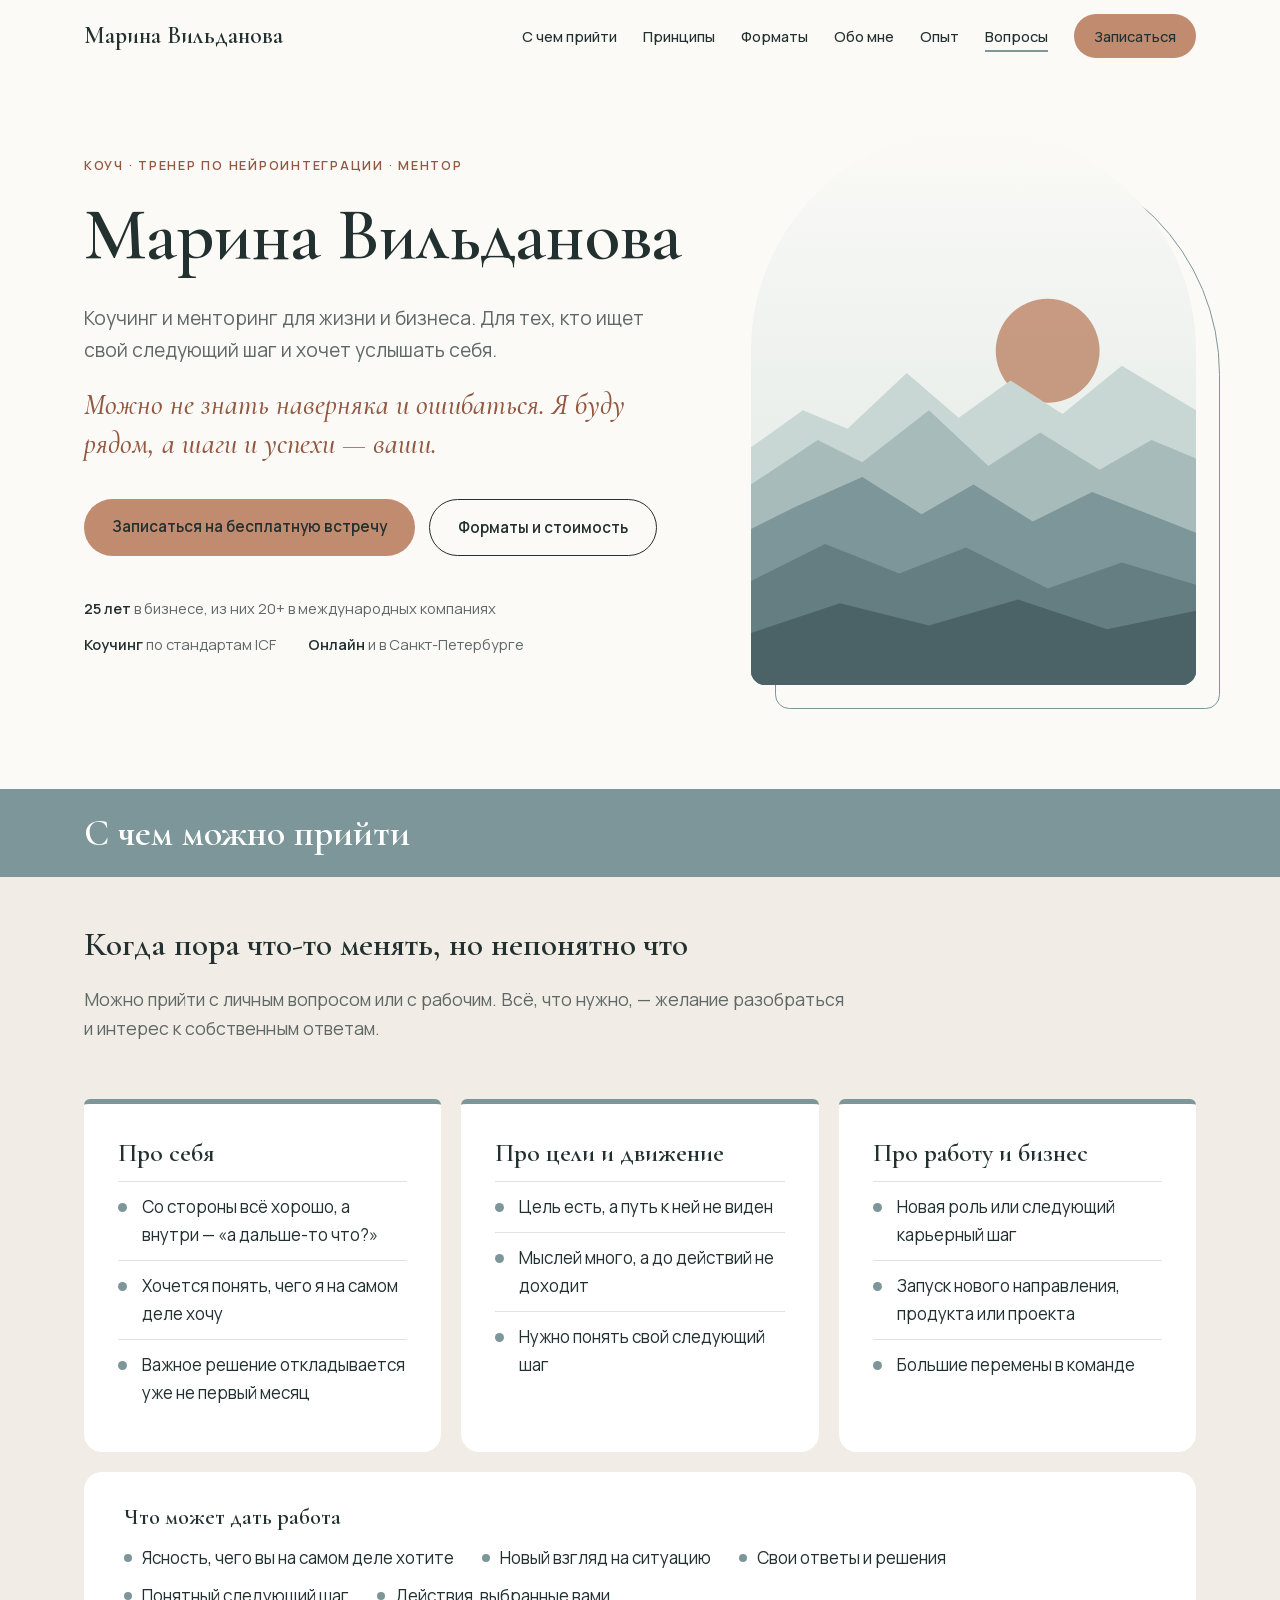
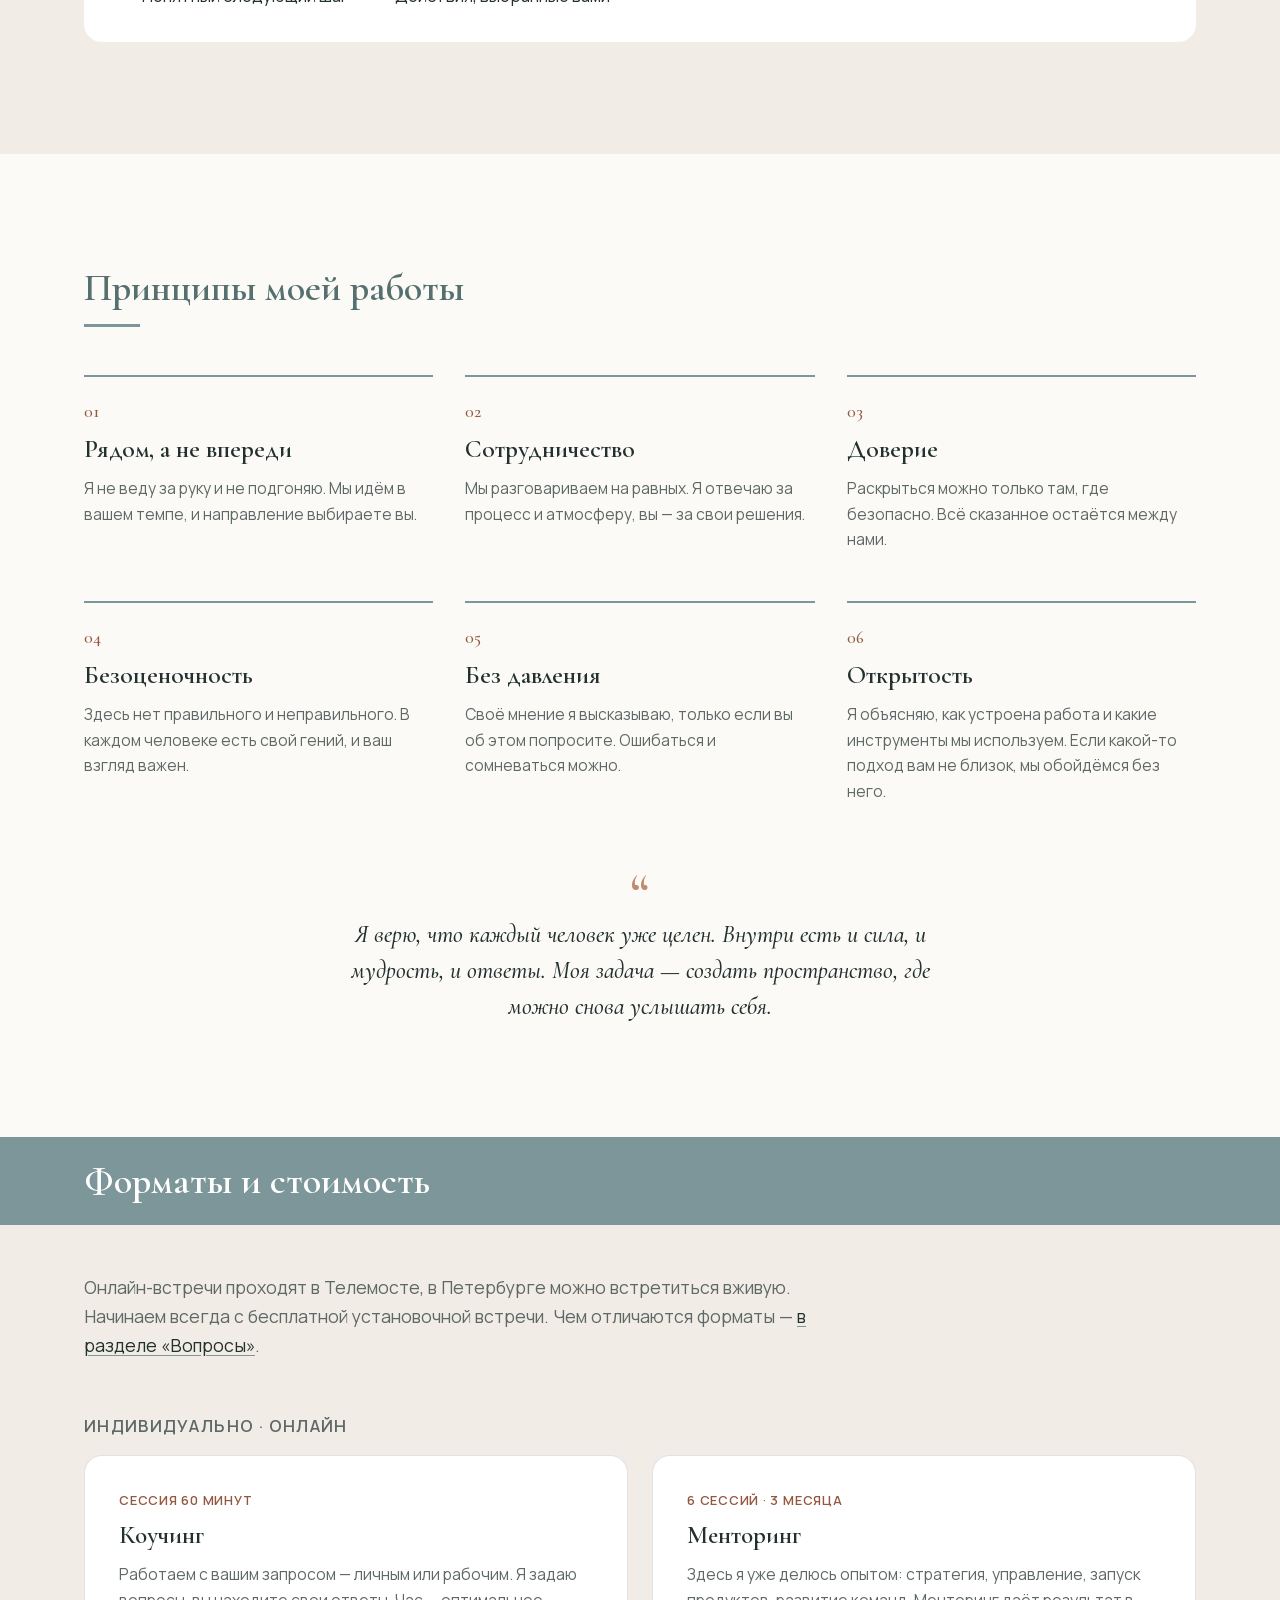
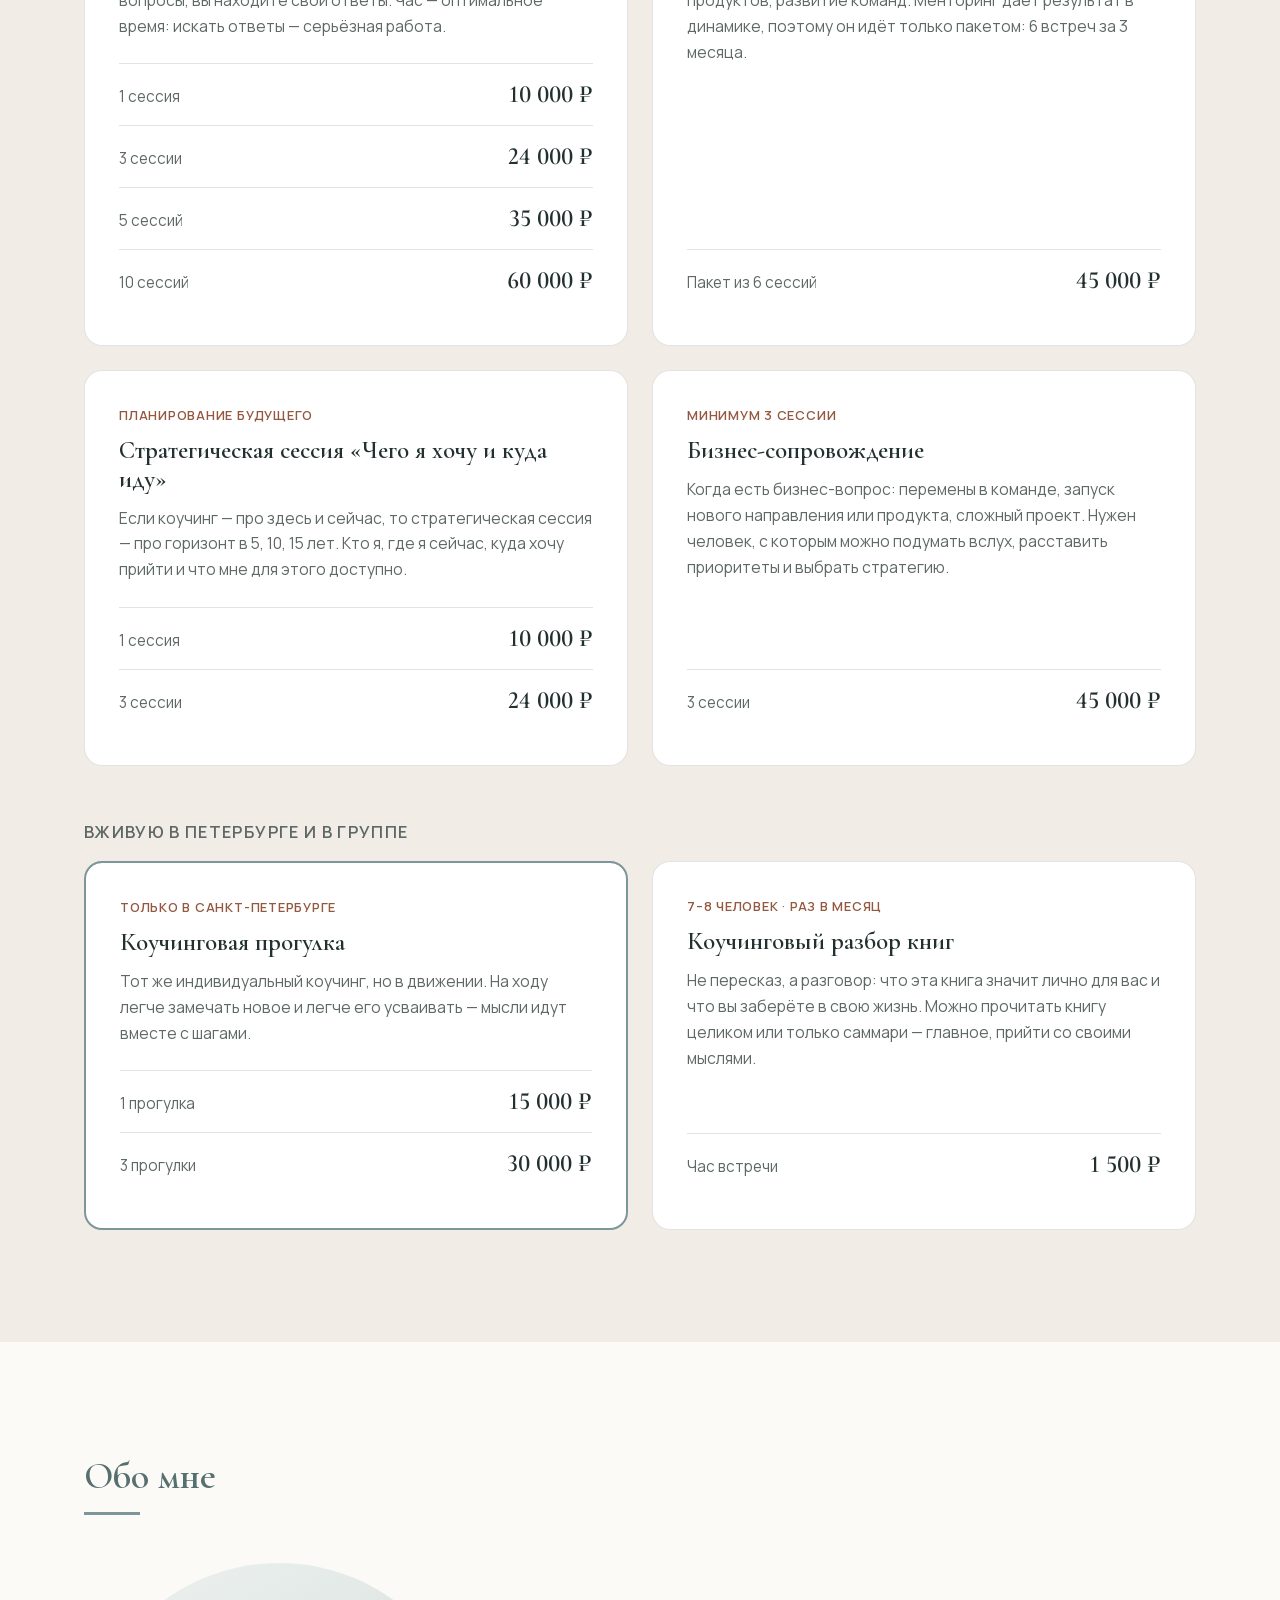
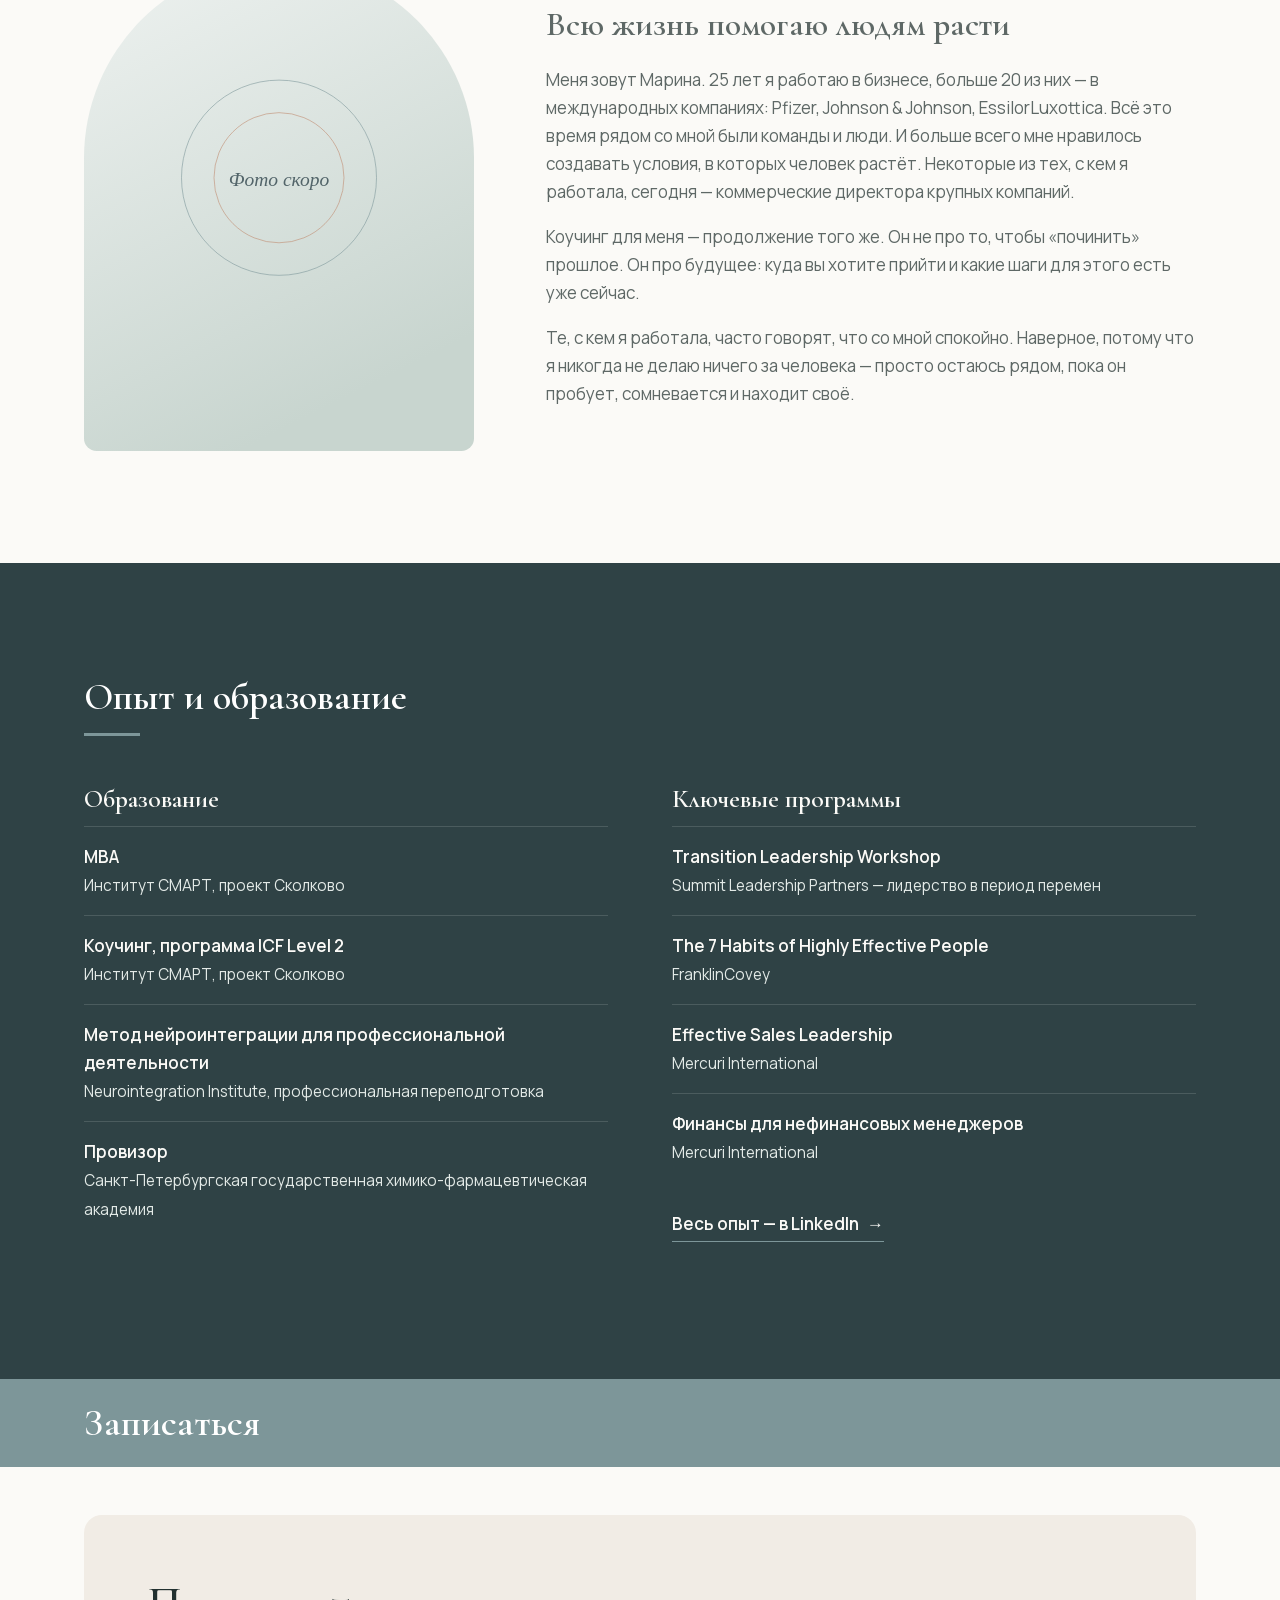
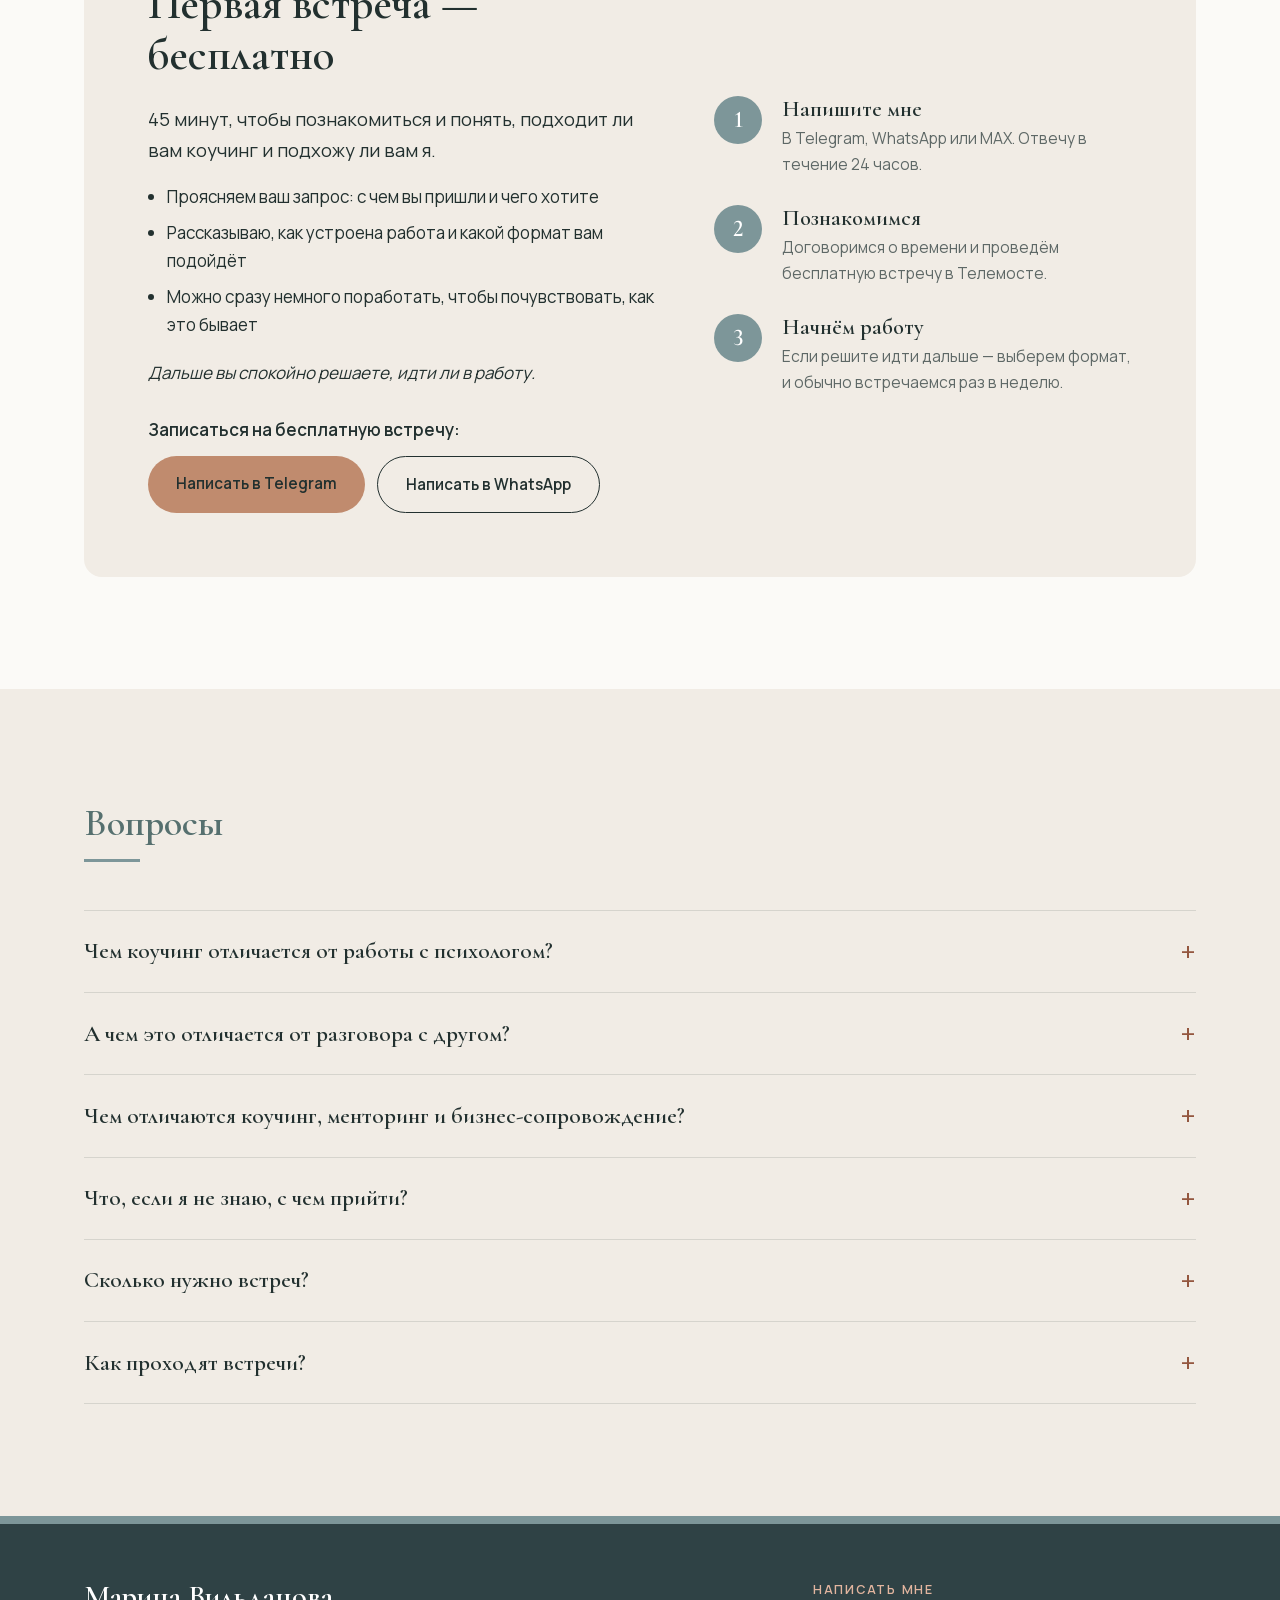
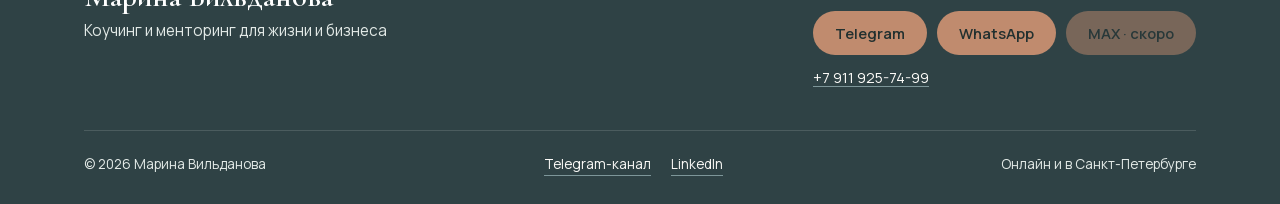
==== commit 7c8f9957: "Правки по комментариям: палитра D, новый порядок блоков, компактный подвал - Палитра «чистый белый и" ====
--- a/index.html
+++ b/index.html
@@ -3,19 +3,19 @@
 <head>
   <meta charset="utf-8">
   <meta name="viewport" content="width=device-width, initial-scale=1">
-  <title>Марина Вильданова — коучинг для жизни и бизнеса</title>
-  <meta name="description" content="Коучинг для тех, кто ищет свой следующий шаг. Личные и рабочие запросы, онлайн из любой точки мира. Первая встреча — бесплатно.">
+  <title>Марина Вильданова — коучинг и менторинг для жизни и бизнеса</title>
+  <meta name="description" content="Коуч, тренер по нейроинтеграции и ментор. Рядом, пока вы делаете свои шаги. Личные и рабочие запросы, онлайн и в Санкт-Петербурге. Первая встреча — бесплатно.">
 
   <!-- Как сайт выглядит при отправке ссылки в мессенджере -->
   <meta property="og:type" content="website">
-  <meta property="og:title" content="Марина Вильданова — коучинг для жизни и бизнеса">
-  <meta property="og:description" content="Для тех, кто ищет свой следующий шаг и хочет услышать себя. Первая встреча — бесплатно.">
+  <meta property="og:title" content="Марина Вильданова — коучинг и менторинг">
+  <meta property="og:description" content="Я рядом. Шаги — ваши. Первая встреча — бесплатно.">
   <meta property="og:locale" content="ru_RU">
 
   <link rel="icon" href="images/favicon.svg" type="image/svg+xml">
-  <link rel="preconnect" href="https://fonts.googleapis.com">
-  <link rel="preconnect" href="https://fonts.gstatic.com" crossorigin>
-  <link href="https://fonts.googleapis.com/css2?family=Cormorant+Garamond:ital,wght@0,500;0,600;1,500&family=Manrope:wght@400;500;600&display=swap" rel="stylesheet">
+  <link rel="preload" href="fonts/cormorant-cyrillic.woff2" as="font" type="font/woff2" crossorigin>
+  <link rel="preload" href="fonts/manrope-cyrillic.woff2" as="font" type="font/woff2" crossorigin>
+  <link rel="stylesheet" href="fonts/fonts.css">
   <link rel="stylesheet" href="css/styles.css">
 
   <script type="application/ld+json">
@@ -23,7 +23,7 @@
     "@context": "https://schema.org",
     "@type": "Person",
     "name": "Марина Вильданова",
-    "jobTitle": "Коуч и тренер по нейроинтеграции",
+    "jobTitle": "Коуч, тренер по нейроинтеграции, ментор",
     "sameAs": [
       "https://t.me/vildanova_thoughts",
       "https://www.linkedin.com/in/marina-vildanova/"
@@ -44,12 +44,12 @@
 
       <nav class="nav" id="nav">
         <a href="#requests">С чем прийти</a>
+        <a href="#approach">Принципы</a>
         <a href="#formats">Форматы</a>
-        <a href="#approach">Подход</a>
         <a href="#about">Обо мне</a>
         <a href="#experience">Опыт</a>
         <a href="#faq">Вопросы</a>
-        <a href="#contacts" class="nav__cta">Написать мне</a>
+        <a href="#meeting" class="nav__cta">Записаться</a>
       </nav>
     </div>
   </header>
@@ -60,20 +60,23 @@
     <section class="hero">
       <div class="container hero__inner">
         <div class="hero__text">
-          <p class="eyebrow">Коуч и тренер по нейроинтеграции</p>
+          <p class="eyebrow">Коуч · тренер по нейроинтеграции · ментор</p>
           <h1>Марина Вильданова</h1>
           <p class="hero__lead">
-            Коучинг для жизни и бизнеса. Для тех, кто ищет свой следующий шаг
-            и хочет услышать себя, а не очередного гуру.
+            Коучинг и менторинг для жизни и бизнеса. Для тех, кто ищет свой следующий шаг
+            и хочет услышать себя.
+          </p>
+          <p class="hero__tagline">
+            Можно не знать наверняка и ошибаться. Я буду рядом, а шаги и успехи — ваши.
           </p>
           <div class="hero__buttons">
-            <a href="#meeting" class="btn btn--primary">Первая встреча — бесплатно</a>
-            <a href="#approach" class="btn btn--ghost">Как я работаю</a>
+            <a href="#meeting" class="btn btn--primary">Записаться на бесплатную встречу</a>
+            <a href="#formats" class="btn btn--ghost">Форматы и стоимость</a>
           </div>
           <ul class="hero__facts">
-            <li><strong>25 лет</strong> в международном бизнесе</li>
+            <li><strong>25 лет</strong> в бизнесе, из них 20+ в международных компаниях</li>
             <li><strong>Коучинг</strong> по стандартам ICF</li>
-            <li><strong>Онлайн</strong> из любой точки мира</li>
+            <li><strong>Онлайн</strong> и в Санкт-Петербурге</li>
           </ul>
         </div>
         <div class="hero__visual">
@@ -83,314 +86,258 @@
       </div>
     </section>
 
-    <!-- ============ 2. ХУК: СИТУАЦИИ, В КОТОРЫХ УЗНАЮТ СЕБЯ ============ -->
-    <section class="hook">
+    <!-- ============ 2. С ЧЕМ МОЖНО ПРИЙТИ ============ -->
+    <section class="section section--tinted section--banded" id="requests">
+      <!-- Шалфейная полоса с крупным заголовком — фирменный цвет канала -->
+      <div class="band">
+        <div class="container">
+          <h2>С чем можно прийти</h2>
+        </div>
+      </div>
       <div class="container">
         <div class="section__head reveal">
-          <p class="eyebrow">Возможно, это про вас</p>
-          <h2>Когда пора что-то менять, но непонятно что</h2>
-        </div>
-
-        <ul class="situations">
-          <li class="reveal">Со стороны всё хорошо. А внутри — вопрос «а дальше-то что?»</li>
-          <li class="reveal">Есть цель, но непонятно, как к ней подступиться</li>
-          <li class="reveal">Мыслей много, а до действий дело не доходит</li>
-          <li class="reveal">Важное решение откладывается уже не первый месяц</li>
-          <li class="reveal">Хочется своего дела, но пока непонятно какого</li>
-          <li class="reveal">Свой голос почти не слышно за чужими «надо» и ожиданиями</li>
-        </ul>
-
-        <figure class="hook__quote reveal">
-          <blockquote>
-            Я верю, что каждый человек уже целен. Внутри есть и сила, и мудрость, и ответы.
-            Но под слоем чужих «надо», ожиданий и страхов этот голос становится тихим.
-            Моя задача — не вести и не исправлять, а создать пространство,
-            где можно снять лишнее и снова услышать себя.
-          </blockquote>
-          <figcaption>Марина Вильданова</figcaption>
-        </figure>
-      </div>
-    </section>
-
-    <!-- ============ 3. С ЧЕМ МОЖНО ПРИЙТИ ============ -->
-    <section class="section" id="requests">
-      <div class="container">
-        <div class="section__head reveal">
-          <p class="eyebrow">С чем можно прийти</p>
-          <h2>Работа и жизнь — на равных</h2>
+          <p class="section__lead">Когда пора что-то менять, но непонятно что</p>
           <p class="section__sub">
-            Я работаю и с рабочими, и с личными запросами. Часто они связаны:
-            вопрос про карьеру оказывается вопросом про себя, и наоборот.
+            Можно прийти с личным вопросом или с рабочим. Всё, что нужно, — желание
+            разобраться и интерес к собственным ответам.
           </p>
         </div>
 
         <div class="requests">
           <article class="request-card reveal">
-            <h3>Бизнес и карьера</h3>
+            <h3>Про себя</h3>
             <ul>
-              <li>Следующий карьерный шаг или новая роль</li>
-              <li>Профессиональный переход</li>
-              <li>Рост в роли руководителя</li>
-              <li>Поиск ниши для своего дела</li>
-              <li>Стратегические решения в бизнесе</li>
+              <li>Со стороны всё хорошо, а внутри — «а дальше-то что?»</li>
+              <li>Хочется понять, чего я на самом деле хочу</li>
+              <li>Важное решение откладывается уже не первый месяц</li>
             </ul>
           </article>
           <article class="request-card reveal">
-            <h3>Личное</h3>
-            <ul>
-              <li>Понять, чего я на самом деле хочу</li>
-              <li>Найти направление</li>
-              <li>Принять важное решение</li>
-              <li>Разобраться с приоритетами</li>
-              <li>Лучше понять себя и свои ценности</li>
-            </ul>
-          </article>
-          <article class="request-card reveal">
-            <h3>Цели и движение</h3>
+            <h3>Про цели и движение</h3>
             <ul>
               <li>Цель есть, а путь к ней не виден</li>
-              <li>Много размышлений, мало действий</li>
-              <li>Хочется перестать распыляться</li>
-              <li>Нужно определить следующий шаг</li>
-            </ul>
-          </article>
-        </div>
-
-        <div class="audience reveal">
-          <p class="audience__title">Ко мне приходят</p>
-          <ul class="chips">
-            <li>Собственники и предприниматели</li>
-            <li>Топ-менеджеры и руководители</li>
-            <li>Специалисты, которые хотят расти</li>
-            <li>Те, кто меняет профессию или сферу</li>
-            <li>Те, кто стоит перед важным выбором</li>
+              <li>Мыслей много, а до действий не доходит</li>
+              <li>Нужно понять свой следующий шаг</li>
+            </ul>
+          </article>
+          <article class="request-card reveal">
+            <h3>Про работу и бизнес</h3>
+            <ul>
+              <li>Новая роль или следующий карьерный шаг</li>
+              <li>Запуск нового направления, продукта или проекта</li>
+              <li>Большие перемены в команде</li>
+            </ul>
+          </article>
+        </div>
+
+        <div class="outcome reveal">
+          <h3>Что может дать работа</h3>
+          <ul class="outcome__list">
+            <li>Ясность, чего вы на самом деле хотите</li>
+            <li>Новый взгляд на ситуацию</li>
+            <li>Свои ответы и решения</li>
+            <li>Понятный следующий шаг</li>
+            <li>Действия, выбранные вами</li>
           </ul>
-          <p class="audience__note">
-            Возраст и должность не важны. Важно другое: желание разобраться в своём запросе
-            и готовность самим принимать решения.
-          </p>
-        </div>
-      </div>
-    </section>
-
-    <!-- ============ 4. ФОРМАТЫ И СТОИМОСТЬ ============ -->
-    <!-- Цены: чтобы поменять, исправьте текст в <span class="price"> нужной карточки -->
-    <section class="section section--tinted" id="formats">
-      <div class="container">
-        <div class="section__head reveal">
-          <p class="eyebrow">Форматы и стоимость</p>
-          <h2>Как можно работать со мной</h2>
-          <p class="section__sub">
-            Все встречи — онлайн, на удобной вам платформе. Индивидуальные обычно раз в неделю.
-            Начинаем всегда с бесплатной установочной встречи.
-          </p>
-        </div>
-
-        <h3 class="formats__group reveal">Индивидуально</h3>
-        <div class="products">
-          <article class="product reveal">
-            <p class="product__meta">60 минут · онлайн</p>
-            <h3>Коучинг</h3>
-            <p>
-              Работаем с вашим запросом — личным или рабочим. Я задаю вопросы, вы находите
-              свои ответы. Советов не будет: в коучинге они не нужны.
-            </p>
-            <span class="price">10&nbsp;000&nbsp;₽ <small>за сессию</small></span>
-          </article>
-          <article class="product reveal">
-            <p class="product__meta">Онлайн</p>
-            <h3>Менторинг</h3>
-            <p>
-              Здесь я уже делюсь опытом: стратегия, управление, запуск продуктов,
-              развитие команд. Всё, чему научили 25 лет в международных компаниях.
-            </p>
-            <span class="price">10&nbsp;000&nbsp;₽ <small>за встречу</small></span>
-          </article>
-          <article class="product reveal">
-            <p class="product__meta">Онлайн</p>
-            <h3>Стратегическая сессия «Чего я хочу и куда иду»</h3>
-            <p>
-              Чтобы увидеть картину целиком: что для меня действительно важно, куда я двигаюсь
-              и какие решения меня туда приближают.
-            </p>
-            <span class="price">10&nbsp;000&nbsp;₽ <small>за сессию</small></span>
-          </article>
-          <article class="product reveal">
-            <p class="product__meta">Онлайн</p>
-            <h3>Бизнес-сопровождение «В содружестве с мозгом»</h3>
-            <p>
-              Стратегия, поиск и оценка ниши, новые направления, управленческие задачи.
-              Опираюсь на свой бизнес-опыт и на то, что нейронаука знает о том, как мы
-              принимаем решения.
-            </p>
-            <span class="price">10&nbsp;000&nbsp;₽ <small>за встречу</small></span>
-          </article>
-        </div>
-
-        <h3 class="formats__group reveal">В группе</h3>
-        <div class="products products--two">
-          <article class="product reveal">
-            <p class="product__meta">7–8 человек · раз в месяц, по выходным</p>
-            <h3>Коучинговый разбор книг</h3>
-            <p>
-              Не пересказ, а разговор: что эта книга значит лично для вас и что вы заберёте
-              в свою жизнь. Можно прочитать книгу целиком или только саммари —
-              главное, прийти со своими мыслями.
-            </p>
-            <span class="price">1&nbsp;500&nbsp;₽ <small>за час встречи</small></span>
-          </article>
-          <article class="product reveal">
-            <p class="product__meta">3–4 человека</p>
-            <h3>Стратегическая сессия для мини-группы</h3>
-            <p>
-              Для партнёров, небольшой команды или единомышленников. Вместе разбираемся
-              с целями и решениями. Формат подстраиваю под группу.
-            </p>
-            <span class="price price--soft">Стоимость обсуждаем</span>
-          </article>
-        </div>
-
-        <p class="formats__note reveal">
-          Почему сессия длится час: искать ответы на свои вопросы — серьёзная работа, и дольше
-          часа она обычно не идёт. Если час — это тяжело, можно встречаться по 45 минут.
-          <br>Оплата — переводом на карту. Я работаю как самозанятая и выдаю чек.
-        </p>
-      </div>
-    </section>
-
-    <!-- ============ 5. ПОДХОД ============ -->
+        </div>
+
+      </div>
+    </section>
+
+    <!-- ============ 3. ПРИНЦИПЫ ============ -->
     <section class="section" id="approach">
       <div class="container">
-        <div class="section__head reveal">
-          <p class="eyebrow">Мой подход</p>
-          <h2>Сначала меняется «кто», потом — «что»</h2>
-          <p class="section__sub">
-            Если менять только действия, надолго ничего не изменится. Сначала меняется внутреннее:
-            состояние, ценности, убеждения. А уже из этого — окружение, действия и следующие шаги.
-          </p>
-        </div>
+        <h2 class="section-title reveal">Принципы моей работы</h2>
+      </div>
+      <div class="container">
+
 
         <div class="principles">
           <div class="principle reveal">
             <span class="principle__num">01</span>
-            <h3>Сотрудничество</h3>
-            <p>Мы разговариваем на равных. Я рядом как партнёр, а не как учитель.</p>
+            <h3>Рядом, а не впереди</h3>
+            <p>Я не веду за руку и не подгоняю. Мы идём в вашем темпе, и направление выбираете вы.</p>
           </div>
           <div class="principle reveal">
             <span class="principle__num">02</span>
+            <h3>Сотрудничество</h3>
+            <p>Мы разговариваем на равных. Я отвечаю за процесс и атмосферу, вы — за свои решения.</p>
+          </div>
+          <div class="principle reveal">
+            <span class="principle__num">03</span>
             <h3>Доверие</h3>
             <p>Раскрыться можно только там, где безопасно. Всё сказанное остаётся между нами.</p>
-          </div>
-          <div class="principle reveal">
-            <span class="principle__num">03</span>
-            <h3>Открытость</h3>
-            <p>Вы всегда знаете, какие инструменты я использую и зачем.</p>
           </div>
           <div class="principle reveal">
             <span class="principle__num">04</span>
             <h3>Безоценочность</h3>
             <p>Здесь нет правильного и неправильного. В каждом человеке есть свой гений, и ваш взгляд важен.</p>
           </div>
-        </div>
-
-        <div class="roles reveal">
-          <h3>Коучинг, менторинг, консультация: в чём разница</h3>
-          <div class="roles__grid">
-            <div class="role">
-              <h4>Коучинг</h4>
-              <p class="role__who">Я — партнёр</p>
-              <p>Задаю вопросы и держу процесс. Ответы находите вы. Своё мнение говорю, только если вы попросите.</p>
-            </div>
-            <div class="role">
-              <h4>Менторинг</h4>
-              <p class="role__who">Я — опытный коллега</p>
-              <p>Делюсь тем, что знаю и умею сама: как устроен бизнес, как строить стратегию и вести команды.</p>
-            </div>
-            <div class="role">
-              <h4>Консультация</h4>
-              <p class="role__who">Я — эксперт</p>
-              <p>Разбираем конкретную задачу и вместе ищем решение.</p>
-            </div>
-          </div>
-        </div>
-
-        <div class="honest">
-          <div class="honest__col reveal">
-            <h3>Что может дать работа</h3>
-            <ul>
-              <li>Ясность: чего вы на самом деле хотите</li>
-              <li>Новый взгляд на ситуацию</li>
-              <li>Свои ответы и варианты решений</li>
-              <li>Понятные приоритеты и следующий шаг</li>
-              <li>Действия, которые вы выбрали сами</li>
-            </ul>
-          </div>
-          <div class="honest__col honest__col--muted reveal">
-            <h3>Чего я не обещаю</h3>
-            <p>
-              Гарантированного повышения, роста дохода или новой жизни за одну встречу.
-              И я не решу задачу за вас. Я отвечаю за процесс и атмосферу, вы — за свои решения.
-              Именно поэтому то, что вы найдёте, будет по-настоящему вашим.
-            </p>
-            <p class="honest__tools">
-              Иногда на вопрос приходит только «не знаю». Тогда мы исследуем это «не знаю»
-              через метафоры, метафорические карты и другие инструменты.
-            </p>
-          </div>
-        </div>
-      </div>
-    </section>
-
-    <!-- ============ 6. ОБО МНЕ ============ -->
-    <section class="section section--tinted" id="about">
+          <div class="principle reveal">
+            <span class="principle__num">05</span>
+            <h3>Без давления</h3>
+            <p>Своё мнение я высказываю, только если вы об этом попросите. Ошибаться и сомневаться можно.</p>
+          </div>
+          <div class="principle reveal">
+            <span class="principle__num">06</span>
+            <h3>Открытость</h3>
+            <p>Я объясняю, как устроена работа и какие инструменты мы используем. Если какой-то подход вам не близок, мы обойдёмся без него.</p>
+          </div>
+        </div>
+
+        <figure class="approach__quote reveal">
+          <blockquote>
+            Я верю, что каждый человек уже целен. Внутри есть и сила, и мудрость, и ответы.
+            Моя задача — создать пространство, где можно снова услышать себя.
+          </blockquote>
+        </figure>
+      </div>
+    </section>
+
+    <!-- ============ 4. ФОРМАТЫ И СТОИМОСТЬ ============ -->
+    <!-- Цены: чтобы поменять, исправьте числа в строках <li> внутри <ul class="price-list"> -->
+    <section class="section section--tinted section--banded" id="formats">
+      <div class="band">
+        <div class="container">
+          <h2>Форматы и стоимость</h2>
+        </div>
+      </div>
+      <div class="container">
+        <div class="section__head reveal">
+          <p class="section__sub">
+            Онлайн-встречи проходят в Телемосте, в Петербурге можно встретиться вживую.
+            Начинаем всегда с бесплатной установочной встречи.
+            Чем отличаются форматы — <a href="#faq">в разделе «Вопросы»</a>.
+          </p>
+        </div>
+
+        <h3 class="formats__group reveal">Индивидуально · онлайн</h3>
+        <div class="products">
+          <article class="product reveal">
+            <p class="product__meta">Сессия 60 минут</p>
+            <h3>Коучинг</h3>
+            <p>
+              Работаем с вашим запросом — личным или рабочим. Я задаю вопросы, вы находите
+              свои ответы. Час — оптимальное время: искать ответы — серьёзная работа.
+            </p>
+            <ul class="price-list">
+              <li><span>1 сессия</span><b>10&nbsp;000&nbsp;₽</b></li>
+              <li><span>3 сессии</span><b>24&nbsp;000&nbsp;₽</b></li>
+              <li><span>5 сессий</span><b>35&nbsp;000&nbsp;₽</b></li>
+              <li><span>10 сессий</span><b>60&nbsp;000&nbsp;₽</b></li>
+            </ul>
+          </article>
+
+          <article class="product reveal">
+            <p class="product__meta">6 сессий · 3 месяца</p>
+            <h3>Менторинг</h3>
+            <p>
+              Здесь я уже делюсь опытом: стратегия, управление, запуск продуктов,
+              развитие команд. Менторинг даёт результат в динамике, поэтому
+              он идёт только пакетом: 6 встреч за 3 месяца.
+            </p>
+            <ul class="price-list">
+              <li><span>Пакет из 6 сессий</span><b>45&nbsp;000&nbsp;₽</b></li>
+            </ul>
+          </article>
+
+          <article class="product reveal">
+            <p class="product__meta">Планирование будущего</p>
+            <h3>Стратегическая сессия «Чего я хочу и куда иду»</h3>
+            <p>
+              Если коучинг — про здесь и сейчас, то стратегическая сессия — про горизонт
+              в 5, 10, 15 лет. Кто я, где я сейчас, куда хочу прийти и что мне для этого доступно.
+            </p>
+            <ul class="price-list">
+              <li><span>1 сессия</span><b>10&nbsp;000&nbsp;₽</b></li>
+              <li><span>3 сессии</span><b>24&nbsp;000&nbsp;₽</b></li>
+            </ul>
+          </article>
+
+          <article class="product reveal">
+            <p class="product__meta">Минимум 3 сессии</p>
+            <h3>Бизнес-сопровождение</h3>
+            <p>
+              Когда есть бизнес-вопрос: перемены в команде, запуск нового направления
+              или продукта, сложный проект. Нужен человек, с которым можно подумать вслух,
+              расставить приоритеты и выбрать стратегию.
+            </p>
+            <ul class="price-list">
+              <li><span>3 сессии</span><b>45&nbsp;000&nbsp;₽</b></li>
+            </ul>
+          </article>
+        </div>
+
+        <h3 class="formats__group reveal">Вживую в Петербурге и в группе</h3>
+        <div class="products">
+          <article class="product product--accent reveal">
+            <p class="product__meta">Только в Санкт-Петербурге</p>
+            <h3>Коучинговая прогулка</h3>
+            <p>
+              Тот же индивидуальный коучинг, но в движении. На ходу легче замечать новое
+              и легче его усваивать — мысли идут вместе с шагами.
+            </p>
+            <ul class="price-list">
+              <li><span>1 прогулка</span><b>15&nbsp;000&nbsp;₽</b></li>
+              <li><span>3 прогулки</span><b>30&nbsp;000&nbsp;₽</b></li>
+            </ul>
+          </article>
+
+          <article class="product reveal">
+            <p class="product__meta">7–8 человек · раз в месяц</p>
+            <h3>Коучинговый разбор книг</h3>
+            <p>
+              Не пересказ, а разговор: что эта книга значит лично для вас и что вы заберёте
+              в свою жизнь. Можно прочитать книгу целиком или только саммари —
+              главное, прийти со своими мыслями.
+            </p>
+            <ul class="price-list">
+              <li><span>Час встречи</span><b>1&nbsp;500&nbsp;₽</b></li>
+            </ul>
+          </article>
+        </div>
+      </div>
+    </section>
+
+    <!-- ============ 5. ОБО МНЕ ============ -->
+    <section class="section" id="about">
+      <div class="container">
+        <h2 class="section-title reveal">Обо мне</h2>
+      </div>
       <div class="container about__inner">
+        <div class="about__photo reveal">
+          <!-- Временная заглушка. Когда будет фотосессия: images/about.jpg (вертикальное фото 4:5) -->
+          <img src="images/photo-soon.svg" alt="Марина Вильданова" width="600" height="750" loading="lazy">
+        </div>
         <div class="about__text reveal">
-          <p class="eyebrow">Обо мне</p>
-          <h2>Всю жизнь помогаю людям расти</h2>
+          <p class="section__lead">Всю жизнь помогаю людям расти</p>
           <p>
-            Меня зовут Марина. Больше 25 лет я работаю в международных компаниях —
-            Pfizer, Johnson&nbsp;&amp;&nbsp;Johnson, EssilorLuxottica. Всё это время рядом со мной были
-            команды и люди. И больше всего мне нравилось создавать условия, в которых человек растёт.
-            Некоторые из тех, с кем я работала, сегодня — коммерческие директора крупных компаний.
+            Меня зовут Марина. 25 лет я работаю в бизнесе, больше 20 из них — в международных
+            компаниях: Pfizer, Johnson&nbsp;&amp;&nbsp;Johnson, EssilorLuxottica. Всё это время рядом
+            со мной были команды и люди. И больше всего мне нравилось создавать условия,
+            в которых человек растёт. Некоторые из тех, с кем я работала, сегодня —
+            коммерческие директора крупных компаний.
           </p>
           <p>
             Коучинг для меня — продолжение того же. Он не про то, чтобы «починить» прошлое.
             Он про будущее: куда вы хотите прийти и какие шаги для этого есть уже сейчас.
           </p>
           <p>
-            Со мной спокойно. Здесь можно сомневаться, ошибаться и говорить «не знаю» —
-            это не страшно. И всё, что мы обсуждаем, остаётся между нами.
-          </p>
-          <a href="about.html" class="link-arrow">Как я пришла в коучинг</a>
-        </div>
-
-        <a class="channel reveal" href="https://t.me/vildanova_thoughts" target="_blank" rel="noopener">
-          <span class="channel__label">Telegram-канал</span>
-          <span class="channel__title">О том, как устроены мы с вами</span>
-          <span class="channel__text">
-            Думаю вслух о жизни, людях и о себе. Личный опыт, наблюдения, нейронаука
-            и открытия, которые иногда приходят спустя годы. Без контент-плана,
-            но с любопытством и по-настоящему.
-          </span>
-          <span class="channel__go">Читать канал</span>
-        </a>
-      </div>
-    </section>
-
-    <!-- ============ 7. ОПЫТ И КВАЛИФИКАЦИЯ ============ -->
+            Те, с кем я работала, часто говорят, что со мной спокойно. Наверное, потому что
+            я никогда не делаю ничего за человека — просто остаюсь рядом, пока он пробует,
+            сомневается и находит своё.
+          </p>
+        </div>
+      </div>
+    </section>
+
+    <!-- ============ 6. ОПЫТ И ОБРАЗОВАНИЕ ============ -->
     <section class="section section--dark" id="experience">
       <div class="container">
-        <div class="section__head reveal">
-          <p class="eyebrow">Опыт и образование</p>
-          <h2>Бизнес изнутри — и коучинг как метод</h2>
-        </div>
-
-        <div class="stats reveal">
-          <div class="stat"><span class="stat__num">25 лет</span><span class="stat__label">в международных компаниях</span></div>
-          <div class="stat"><span class="stat__num">20+ млрд&nbsp;₽</span><span class="stat__label">оборот бизнеса под моим управлением в J&amp;J</span></div>
-          <div class="stat"><span class="stat__num">21 аптека</span><span class="stat__label">сеть, которую я запустила с нуля</span></div>
-          <div class="stat"><span class="stat__num">15+</span><span class="stat__label">корпоративных наград</span></div>
-        </div>
+        <h2 class="section-title reveal">Опыт и образование</h2>
+      </div>
+      <div class="container">
+
 
         <div class="experience">
           <div class="experience__col reveal">
@@ -410,79 +357,48 @@
               </li>
               <li>
                 <strong>Провизор</strong>
-                <span>Санкт-Петербургская государственная химико-фармацевтическая академия, 1999</span>
-              </li>
-            </ul>
-
-            <details class="more">
-              <summary>Дополнительное обучение</summary>
-              <ul>
-                <li>The 7 Habits of Highly Effective People — FranklinCovey</li>
-                <li>Transition Leadership Workshop — Summit Leadership Partners</li>
-                <li>Effective Sales Leadership — Mercuri International</li>
-                <li>Финансы для нефинансовых менеджеров — Mercuri International</li>
-                <li>Категорийный менеджмент (CatMan) — Mercuri International</li>
-                <li>Unleashing Innovation — Innovation DB</li>
-                <li>Корпоративные программы по лидерству, стратегии, управлению людьми и коммуникациям</li>
-              </ul>
-            </details>
+                <span>Санкт-Петербургская государственная химико-фармацевтическая академия</span>
+              </li>
+            </ul>
           </div>
 
           <div class="experience__col reveal">
-            <h3>Карьера</h3>
-            <ol class="timeline">
-              <li>
-                <span class="timeline__year">2020 — сейчас</span>
-                <strong>EssilorLuxottica</strong>
-                <span>Директор по развитию партнёрства. Национальные оптические сети, ключевые партнёры, международная программа Essilor Experts в России.</span>
-              </li>
-              <li>
-                <span class="timeline__year">2007 — 2019</span>
-                <strong>Johnson &amp; Johnson</strong>
-                <span>Национальный менеджер по работе с ключевыми клиентами. Команда из 25 человек и ещё 25 в смежных командах. В 2018 году команда признана лучшей на фармацевтическом рынке по исследованию Mercuri Group.</span>
-              </li>
-              <li>
-                <span class="timeline__year">2004 — 2007</span>
-                <strong>Pfizer</strong>
-                <span>Региональный менеджер по продажам. Запуск Pfizer Consumer Healthcare в России: за 4 года бизнес вырос в 4 раза.</span>
-              </li>
-              <li>
-                <span class="timeline__year">2003 — 2004</span>
-                <strong>Lexir</strong>
-                <span>Региональный менеджер по продажам. Вывод новых продуктов на рынок Северо-Запада.</span>
-              </li>
-              <li>
-                <span class="timeline__year">2001 — 2003</span>
-                <strong>Аптечная сеть «Дебют»</strong>
-                <span>Коммерческий директор. Запуск сети с нуля до 21 аптеки.</span>
-              </li>
-            </ol>
-
-            <details class="more">
-              <summary>Награды</summary>
-              <ul>
-                <li>EssilorLuxottica: за вклад в развитие бизнеса и за инновации — 2025</li>
-                <li>EssilorLuxottica: «Глава группы» — 2023</li>
-                <li>EssilorLuxottica: за значительный вклад в развитие бизнеса — 2022, 2023</li>
-                <li>EssilorLuxottica: за лидерство в запуске линз Elements и развитие команды — 2022</li>
-                <li>Johnson &amp; Johnson: Platinum Encore Award — 2018</li>
-                <li>Johnson &amp; Johnson: Collaboration Annual Award — 2016, 2017, 2018</li>
-                <li>Johnson &amp; Johnson: Excellent Award — 2009, 2016</li>
-                <li>Pfizer: за лучшую инновационную идею — 2005</li>
-              </ul>
-            </details>
-          </div>
-        </div>
-      </div>
-    </section>
-
-    <!-- ============ 8. УСТАНОВОЧНАЯ ВСТРЕЧА ============ -->
-    <section class="section" id="meeting">
+            <h3>Ключевые программы</h3>
+            <ul class="edu-list">
+              <li>
+                <strong>Transition Leadership Workshop</strong>
+                <span>Summit Leadership Partners — лидерство в период перемен</span>
+              </li>
+              <li>
+                <strong>The 7 Habits of Highly Effective People</strong>
+                <span>FranklinCovey</span>
+              </li>
+              <li>
+                <strong>Effective Sales Leadership</strong>
+                <span>Mercuri International</span>
+              </li>
+              <li>
+                <strong>Финансы для нефинансовых менеджеров</strong>
+                <span>Mercuri International</span>
+              </li>
+            </ul>
+            <a href="https://www.linkedin.com/in/marina-vildanova/" class="link-arrow link-arrow--light" target="_blank" rel="noopener">Весь опыт — в LinkedIn</a>
+          </div>
+        </div>
+      </div>
+    </section>
+
+    <!-- ============ 7. ЗАПИСАТЬСЯ (установочная встреча) ============ -->
+    <section class="section section--banded" id="meeting">
+      <div class="band">
+        <div class="container">
+          <h2>Записаться</h2>
+        </div>
+      </div>
       <div class="container">
         <div class="meeting reveal">
           <div class="meeting__main">
-            <p class="eyebrow">Установочная встреча</p>
-            <h2>Первая встреча — бесплатно</h2>
+            <h3 class="meeting__title">Первая встреча — бесплатно</h3>
             <p class="meeting__lead">
               45 минут, чтобы познакомиться и понять, подходит ли вам коучинг
               и подхожу ли вам я.
@@ -492,8 +408,12 @@
               <li>Рассказываю, как устроена работа и какой формат вам подойдёт</li>
               <li>Можно сразу немного поработать, чтобы почувствовать, как это бывает</li>
             </ul>
-            <p class="meeting__after">Дальше вы спокойно решаете, идти ли в работу. Без уговоров.</p>
-            <a href="#contacts" class="btn btn--light">Записаться</a>
+            <p class="meeting__after">Дальше вы спокойно решаете, идти ли в работу.</p>
+            <p class="meeting__cta-label">Записаться на бесплатную встречу:</p>
+            <div class="meeting__buttons">
+              <a href="https://t.me/Marvil4you" class="btn btn--primary" target="_blank" rel="noopener">Написать в Telegram</a>
+              <a href="https://wa.me/79119257499" class="btn btn--ghost" target="_blank" rel="noopener">Написать в WhatsApp</a>
+            </div>
           </div>
 
           <ol class="steps">
@@ -508,38 +428,27 @@
               <span class="step__num">2</span>
               <div>
                 <h3>Познакомимся</h3>
-                <p>Договоримся о времени и проведём бесплатную встречу онлайн.</p>
+                <p>Договоримся о времени и проведём бесплатную встречу в Телемосте.</p>
               </div>
             </li>
             <li class="step">
               <span class="step__num">3</span>
               <div>
                 <h3>Начнём работу</h3>
-                <p>Если решите идти дальше — обычно встречаемся раз в неделю.</p>
+                <p>Если решите идти дальше — выберем формат, и обычно встречаемся раз в неделю.</p>
               </div>
             </li>
           </ol>
         </div>
-
-        <div class="rules reveal">
-          <h3>Наши договорённости</h3>
-          <div class="rules__grid">
-            <p><strong>Конфиденциальность.</strong> Всё, что звучит на встрече, остаётся между нами.</p>
-            <p><strong>Ответственность.</strong> Я отвечаю за процесс и атмосферу, вы — за решения и результат.</p>
-            <p><strong>Без давления.</strong> Своё мнение я высказываю, только если вы об этом попросите.</p>
-            <p><strong>Честность.</strong> Можно сомневаться, ошибаться и говорить «не знаю» — с этим тоже можно работать.</p>
-          </div>
-        </div>
-      </div>
-    </section>
-
-    <!-- ============ 9. ЧАСТЫЕ ВОПРОСЫ ============ -->
+      </div>
+    </section>
+
+    <!-- ============ 8. ВОПРОСЫ ============ -->
     <section class="section section--tinted" id="faq">
+      <div class="container">
+        <h2 class="section-title reveal">Вопросы</h2>
+      </div>
       <div class="container faq__inner">
-        <div class="section__head reveal">
-          <p class="eyebrow">Частые вопросы</p>
-          <h2>Если сомневаетесь</h2>
-        </div>
 
         <div class="faq reveal">
           <details>
@@ -559,11 +468,14 @@
             </p>
           </details>
           <details>
-            <summary>Вы скажете мне, что делать?</summary>
-            <p>
-              В коучинге — нет: там ответы ищете вы, а я помогаю их найти. Если нужен совет
-              и опыт со стороны, для этого есть менторинг и консультации. Какой формат вам ближе,
-              можно решить на первой встрече.
+            <summary>Чем отличаются коучинг, менторинг и бизнес-сопровождение?</summary>
+            <p>
+              <strong>В коучинге</strong> я партнёр: задаю вопросы и держу процесс, а ответы находите вы.
+              Своё мнение говорю, только если попросите.
+              <strong>В менторинге</strong> я опытный коллега и делюсь тем, что знаю сама: как устроен
+              бизнес, как строить стратегию и вести команды.
+              <strong>В бизнес-сопровождении</strong> мы разбираем конкретную задачу и вместе ищем решение.
+              Какой формат вам ближе, можно понять на первой встрече.
             </p>
           </details>
           <details>
@@ -576,15 +488,16 @@
           <details>
             <summary>Сколько нужно встреч?</summary>
             <p>
-              Зависит от запроса. Обычно мы встречаемся раз в неделю: иногда хватает нескольких
-              сессий, иногда работа идёт дольше. Обсудим это на первой встрече.
+              Зависит от запроса. Обычно мы встречаемся раз в неделю: иногда хватает трёх сессий,
+              иногда работа идёт дольше. Поэтому есть пакеты — в них каждая встреча выходит дешевле.
+              Обсудим всё на первой встрече.
             </p>
           </details>
           <details>
-            <summary>Как проходят встречи и оплата?</summary>
-            <p>
-              Онлайн, на любой удобной вам платформе, — поэтому работать можно из любой страны.
-              Оплата переводом на карту, я самозанятая и выдаю чек.
+            <summary>Как проходят встречи?</summary>
+            <p>
+              Онлайн — в Телемосте, поэтому работать можно из любой страны. В Петербурге можно
+              встретиться вживую на коучинговой прогулке.
             </p>
           </details>
         </div>
@@ -593,50 +506,43 @@
 
   </main>
 
-  <!-- ============ 10. КОНТАКТЫ ============ -->
+  <!-- ============ 9. КОНТАКТЫ (компактный подвал) ============ -->
   <footer class="footer" id="contacts">
     <div class="container">
-      <div class="footer__head reveal">
-        <h2>Напишите мне</h2>
-        <p>
-          Пары слов о том, с чем хотите поработать, достаточно. Отвечу в течение 24 часов
-          и предложу время для бесплатной встречи.
-        </p>
-      </div>
-
-      <div class="contacts reveal">
-        <a class="contact" href="https://t.me/Marvil4you" target="_blank" rel="noopener">
-          <span class="contact__label">Telegram</span>
-          <span class="contact__value">@Marvil4you</span>
-        </a>
-        <a class="contact" href="https://wa.me/79119257499" target="_blank" rel="noopener">
-          <span class="contact__label">WhatsApp</span>
-          <span class="contact__value">+7 911 925-74-99</span>
-        </a>
-        <!-- Когда появится ссылка на MAX: замените span на <a class="contact" href="ССЫЛКА" target="_blank" rel="noopener"> -->
-        <span class="contact contact--soon">
-          <span class="contact__label">MAX</span>
-          <span class="contact__value">скоро</span>
+      <div class="footer__main">
+        <div class="footer__brand">
+          <span class="footer__name">Марина Вильданова</span>
+          <span class="footer__tag">Коучинг и менторинг для жизни и бизнеса</span>
+        </div>
+
+        <div class="footer__contacts">
+          <span class="footer__label">Написать мне</span>
+          <div class="contacts">
+            <a class="contact-pill" href="https://t.me/Marvil4you" target="_blank" rel="noopener">Telegram</a>
+            <a class="contact-pill" href="https://wa.me/79119257499" target="_blank" rel="noopener">WhatsApp</a>
+            <!-- Когда появится ссылка на профиль MAX: замените span на
+                 <a class="contact-pill" href="ССЫЛКА" target="_blank" rel="noopener">MAX</a> -->
+            <span class="contact-pill contact-pill--soon" aria-disabled="true">MAX · скоро</span>
+          </div>
+          <a class="footer__phone" href="tel:+79119257499">+7 911 925-74-99</a>
+        </div>
+      </div>
+
+      <div class="footer__bottom">
+        <span>© <span data-year>2026</span> Марина Вильданова</span>
+        <span class="footer__links">
+          <a href="https://t.me/vildanova_thoughts" target="_blank" rel="noopener">Telegram-канал</a>
+          <a href="https://www.linkedin.com/in/marina-vildanova/" target="_blank" rel="noopener">LinkedIn</a>
         </span>
-      </div>
-
-      <div class="socials reveal">
-        <a href="https://t.me/vildanova_thoughts" target="_blank" rel="noopener">
-          <strong>Telegram-канал</strong>
-          <span>О том, как устроены мы с вами</span>
-        </a>
-        <a href="https://www.linkedin.com/in/marina-vildanova/" target="_blank" rel="noopener">
-          <strong>LinkedIn</strong>
-          <span>Профессиональный опыт и карьера</span>
-        </a>
-      </div>
-
-      <div class="footer__bottom">
-        <span>© <span data-year>2026</span> Марина Вильданова · коучинг для жизни и бизнеса</span>
-        <span>Самозанятая · Работаю онлайн</span>
+        <span>Онлайн и в Санкт-Петербурге</span>
       </div>
     </div>
   </footer>
+
+  <!-- Плавающая кнопка Telegram (видна только на телефоне) -->
+  <a class="fab" href="https://t.me/Marvil4you" target="_blank" rel="noopener" aria-label="Написать в Telegram">
+    <svg viewBox="0 0 24 24" width="26" height="26" aria-hidden="true"><path fill="currentColor" d="M21.9 4.3 18.7 19.4c-.2 1-.9 1.3-1.7.8l-4.8-3.5-2.3 2.2c-.3.3-.5.5-1 .5l.3-4.9 8.9-8c.4-.3-.1-.5-.6-.2L6.5 13.2l-4.7-1.5c-1-.3-1-1 .2-1.5L20.6 3c.9-.3 1.6.2 1.3 1.3z"/></svg>
+  </a>
 
   <script src="js/main.js"></script>
 </body>
--- a/fonts/fonts.css
+++ b/fonts/fonts.css
@@ -0,0 +1,48 @@
+/* Шрифты лежат прямо в папке сайта (не грузятся с Google) — так быстрее из России.
+   Cormorant Garamond — заголовки, Manrope — основной текст. */
+
+/* Cormorant Garamond, обычный (500–600) */
+@font-face {
+  font-family: "Cormorant Garamond"; font-style: normal; font-weight: 500 600; font-display: swap;
+  src: url(cormorant-cyrillic.woff2) format("woff2");
+  unicode-range: U+0301, U+0400-045F, U+0490-0491, U+04B0-04B1, U+2116;
+}
+@font-face {
+  font-family: "Cormorant Garamond"; font-style: normal; font-weight: 500 600; font-display: swap;
+  src: url(cormorant-latin-ext.woff2) format("woff2");
+  unicode-range: U+0100-02BA, U+02BD-02C5, U+02C7-02CC, U+02CE-02D7, U+02DD-02FF, U+1D00-1DBF, U+1E00-1E9F, U+1EF2-1EFF, U+2020, U+20A0-20AB, U+20AD-20C4, U+2113, U+2C60-2C7F, U+A720-A7FF;
+}
+@font-face {
+  font-family: "Cormorant Garamond"; font-style: normal; font-weight: 500 600; font-display: swap;
+  src: url(cormorant-latin.woff2) format("woff2");
+  unicode-range: U+0000-00FF, U+0131, U+0152-0153, U+02BB-02BC, U+02C6, U+02DA, U+02DC, U+0304, U+0308, U+0329, U+2000-206F, U+20AC, U+2122, U+2191, U+2193, U+2212, U+2215, U+FEFF, U+FFFD;
+}
+
+/* Cormorant Garamond, курсив (500) */
+@font-face {
+  font-family: "Cormorant Garamond"; font-style: italic; font-weight: 500; font-display: swap;
+  src: url(cormorant-italic-cyrillic.woff2) format("woff2");
+  unicode-range: U+0301, U+0400-045F, U+0490-0491, U+04B0-04B1, U+2116;
+}
+@font-face {
+  font-family: "Cormorant Garamond"; font-style: italic; font-weight: 500; font-display: swap;
+  src: url(cormorant-italic-latin.woff2) format("woff2");
+  unicode-range: U+0000-00FF, U+0131, U+0152-0153, U+02BB-02BC, U+02C6, U+02DA, U+02DC, U+0304, U+0308, U+0329, U+2000-206F, U+20AC, U+2122, U+2191, U+2193, U+2212, U+2215, U+FEFF, U+FFFD;
+}
+
+/* Manrope (400–600) */
+@font-face {
+  font-family: "Manrope"; font-style: normal; font-weight: 400 600; font-display: swap;
+  src: url(manrope-cyrillic.woff2) format("woff2");
+  unicode-range: U+0301, U+0400-045F, U+0490-0491, U+04B0-04B1, U+2116;
+}
+@font-face {
+  font-family: "Manrope"; font-style: normal; font-weight: 400 600; font-display: swap;
+  src: url(manrope-latin-ext.woff2) format("woff2");
+  unicode-range: U+0100-02BA, U+02BD-02C5, U+02C7-02CC, U+02CE-02D7, U+02DD-02FF, U+1D00-1DBF, U+1E00-1E9F, U+1EF2-1EFF, U+2020, U+20A0-20AB, U+20AD-20C4, U+2113, U+2C60-2C7F, U+A720-A7FF;
+}
+@font-face {
+  font-family: "Manrope"; font-style: normal; font-weight: 400 600; font-display: swap;
+  src: url(manrope-latin.woff2) format("woff2");
+  unicode-range: U+0000-00FF, U+0131, U+0152-0153, U+02BB-02BC, U+02C6, U+02DA, U+02DC, U+0304, U+0308, U+0329, U+2000-206F, U+20AC, U+2122, U+2191, U+2193, U+2212, U+2215, U+FEFF, U+FFFD;
+}
--- a/css/styles.css
+++ b/css/styles.css
@@ -6,23 +6,26 @@
    ========================================================= */
 
 :root {
-  /* Фирменная палитра (из брифа) */
-  --petrol: #263B43;        /* Deep Petrol — основной тёмный */
-  --petrol-soft: #314B54;   /* чуть светлее, для карточек на тёмном */
-  --ivory: #F5F2EC;         /* Ivory — фон */
-  --sage: #7D9699;          /* Sage — цвет Telegram-канала */
-  --mist: #C8D5CF;          /* Mist — мягкий дополнительный */
-  --bronze: #B69A79;        /* Muted Bronze — акценты */
+  /* Палитра D «Чистый белый и глина»:
+     светлый фон, много sage (#7D9699) в акцентах, глина — кнопки и тёплые детали */
+  --ivory: #FBFAF7;         /* основной фон (почти белый) */
+  --sec: #F1ECE5;           /* тёплый светло-серый — фон чередующихся блоков */
+  --sage: #7D9699;          /* Sage — фирменный цвет Telegram-канала */
+  --sage-deep: #56706F;     /* тёмный sage — для заголовков на светлом (читается) */
+  --clay: #C08B6E;          /* Глина — кнопки и тёплые акценты */
+  --clay-hover: #B27A5D;
+  --petrol: #22302F;        /* тёмный текст и заголовки */
+  --dark: #2F4245;          /* тёмные блоки (опыт, контакты) */
+  --dark-soft: #3B5053;     /* карточки на тёмном */
 
   /* Производные оттенки */
-  --sand: #ECE7DE;          /* фон чередующихся секций */
-  --white: #FFFEFA;
-  --bronze-text: #8C6D4B;   /* бронза для мелкого текста на светлом (читаемая) */
-  --bronze-light: #D2B994;  /* бронза для мелкого текста на тёмном */
-  --ink: #263238;
-  --muted: #5F6E72;
-  --on-dark: #DCE4DF;
-  --line: rgba(38, 59, 67, 0.14);
+  --white: #FFFFFF;
+  --clay-text: #94573F;     /* глина для мелкого текста на светлом (читаемая) */
+  --clay-light: #E2B59F;    /* глина для мелкого текста на тёмном */
+  --ink: #22302F;
+  --muted: #5E6866;
+  --on-dark: #E3EAE7;
+  --line: rgba(34, 48, 47, 0.13);
   --line-dark: rgba(220, 228, 223, 0.16);
 
   --font-serif: "Cormorant Garamond", Georgia, "Times New Roman", serif;
@@ -78,7 +81,7 @@
   font-weight: 600;
   letter-spacing: 0.14em;
   text-transform: uppercase;
-  color: var(--bronze-text);
+  color: var(--clay-text);
   margin-bottom: 1rem;
 }
 
@@ -94,8 +97,8 @@
   transition: background 0.25s, color 0.25s, border-color 0.25s, transform 0.25s;
 }
 .btn:hover { transform: translateY(-2px); }
-.btn--primary { background: var(--petrol); color: var(--ivory); }
-.btn--primary:hover { background: var(--petrol-soft); }
+.btn--primary { background: var(--clay); color: var(--petrol); }
+.btn--primary:hover { background: var(--clay-hover); }
 .btn--ghost { border: 1.5px solid var(--petrol); color: var(--petrol); }
 .btn--ghost:hover { background: var(--petrol); color: var(--ivory); }
 .btn--light { background: var(--ivory); color: var(--petrol); }
@@ -108,18 +111,19 @@
   font-weight: 600;
   color: var(--petrol);
   text-decoration: none;
-  border-bottom: 1.5px solid var(--bronze);
+  border-bottom: 1.5px solid var(--sage);
   padding-bottom: 2px;
 }
 .link-arrow::after { content: "→"; transition: transform 0.25s; }
 .link-arrow:hover::after { transform: translateX(4px); }
+.link-arrow--light { color: var(--ivory); }
 
 /* ---------- Шапка ---------- */
 .header {
   position: sticky;
   top: 0;
   z-index: 50;
-  background: rgba(245, 242, 236, 0.92);
+  background: rgba(251, 250, 247, 0.92);
   backdrop-filter: blur(10px);
   -webkit-backdrop-filter: blur(10px);
   transition: box-shadow 0.3s;
@@ -150,8 +154,8 @@
   content: "";
   position: absolute;
   left: 0; right: 0; bottom: -4px;
-  height: 1.5px;
-  background: var(--bronze);
+  height: 2px;
+  background: var(--sage);
   transform: scaleX(0);
   transition: transform 0.25s;
 }
@@ -160,10 +164,10 @@
 .nav__cta {
   padding: 10px 20px;
   border-radius: 999px;
-  background: var(--petrol);
-  color: var(--ivory) !important;
-}
-.nav__cta:hover { background: var(--petrol-soft); }
+  background: var(--clay);
+  color: var(--petrol) !important;
+}
+.nav__cta:hover { background: var(--clay-hover); }
 
 .burger {
   display: none;
@@ -184,12 +188,43 @@
 
 /* ---------- Общие секции ---------- */
 .section { padding: 112px 0; }
-.section--tinted { background: var(--sand); }
-.section--dark { background: var(--petrol); color: var(--on-dark); }
+.section--tinted { background: var(--sec); }
+.section--dark { background: var(--dark); color: var(--on-dark); }
 .section--dark h2,
 .section--dark h3 { color: var(--ivory); }
-.section--dark .eyebrow { color: var(--bronze-light); }
+.section--dark .eyebrow { color: var(--clay-light); }
+.section--dark .section__sub { color: var(--on-dark); }
 .section__head { max-width: 760px; margin-bottom: 56px; }
+
+/* Шалфейная полоса-заголовок: только крупный белый текст (мелкий на sage плохо читается) */
+.section.section--banded { padding-top: 0; }
+.band { background: var(--sage); padding: 22px 0; margin-bottom: 48px; }
+.band h2 { color: var(--white); margin: 0; font-size: clamp(1.8rem, 3.4vw, 2.4rem); }
+
+/* Заголовок блока без заливки: тёмный шалфей + короткая шалфейная линия */
+.section-title {
+  font-size: clamp(1.8rem, 3.4vw, 2.4rem);
+  color: var(--sage-deep);
+  margin: 0 0 48px;
+}
+.section-title::after {
+  content: "";
+  display: block;
+  width: 56px;
+  height: 3px;
+  margin-top: 14px;
+  background: var(--sage);
+}
+.section--dark .section-title { color: var(--white); }
+.section__sub a { color: var(--petrol); text-decoration-color: var(--sage); text-underline-offset: 3px; }
+.section__lead {
+  font-family: var(--font-serif);
+  font-size: clamp(1.6rem, 3vw, 2.1rem);
+  font-weight: 600;
+  line-height: 1.2;
+  color: var(--petrol);
+  margin-bottom: 0.6em;
+}
 .section__sub { font-size: 1.1rem; color: var(--muted); }
 
 /* ---------- 1. Первый экран ---------- */
@@ -200,11 +235,22 @@
   gap: 64px;
   align-items: center;
 }
+.hero h1 { margin-bottom: 0.35em; }
 .hero__lead {
-  font-size: 1.22rem;
+  font-size: 1.2rem;
   color: var(--muted);
   max-width: 32em;
-  margin-bottom: 2rem;
+  margin-bottom: 1.2rem;
+}
+.hero__tagline {
+  font-family: var(--font-serif);
+  font-style: italic;
+  font-weight: 500;
+  font-size: clamp(1.45rem, 2.4vw, 1.8rem);
+  line-height: 1.35;
+  color: var(--clay-text);
+  max-width: 24em;
+  margin-bottom: 2.2rem;
 }
 .hero__buttons { display: flex; flex-wrap: wrap; gap: 14px; margin-bottom: 2.5rem; }
 .hero__facts {
@@ -218,7 +264,8 @@
 }
 .hero__facts strong { color: var(--petrol); font-weight: 600; }
 .hero__visual { position: relative; }
-.hero__visual img {
+.hero__visual img,
+.about__photo img {
   width: 100%;
   aspect-ratio: 4 / 5;
   object-fit: cover;
@@ -228,75 +275,18 @@
   content: "";
   position: absolute;
   inset: 24px -24px -24px 24px;
-  border: 1.5px solid var(--bronze);
+  border: 1.5px solid var(--sage);
   border-radius: 280px 280px var(--radius) var(--radius);
   z-index: -1;
 }
 
-/* ---------- 2. Хук ---------- */
-.hook {
-  background: var(--petrol);
-  color: var(--on-dark);
-  padding: 112px 0;
-}
-.hook h2 { color: var(--ivory); }
-.hook .eyebrow { color: var(--bronze-light); }
-.situations {
-  list-style: none;
-  padding: 0;
-  margin: 0 0 88px;
-  display: grid;
-  grid-template-columns: repeat(3, 1fr);
-  gap: 16px;
-}
-.situations li {
-  font-family: var(--font-serif);
-  font-size: 1.4rem;
-  line-height: 1.35;
-  color: var(--ivory);
-  padding: 28px 28px 30px;
-  border: 1px solid var(--line-dark);
-  border-radius: var(--radius);
-  transition: border-color 0.3s, background 0.3s;
-}
-.situations li:hover { border-color: var(--bronze); background: rgba(255, 255, 255, 0.03); }
-.hook__quote {
-  margin: 0 auto;
-  max-width: 860px;
-  text-align: center;
-}
-.hook__quote blockquote {
-  margin: 0 0 20px;
-  font-family: var(--font-serif);
-  font-style: italic;
-  font-weight: 500;
-  font-size: clamp(1.5rem, 2.8vw, 2.1rem);
-  line-height: 1.4;
-  color: var(--ivory);
-}
-.hook__quote blockquote::before {
-  content: "“";
-  display: block;
-  font-size: 4rem;
-  line-height: 0.6;
-  color: var(--bronze);
-  margin-bottom: 1rem;
-  font-style: normal;
-}
-.hook__quote figcaption {
-  font-size: 0.82rem;
-  letter-spacing: 0.14em;
-  text-transform: uppercase;
-  color: var(--bronze-light);
-}
-
-/* ---------- 3. Запросы ---------- */
-.requests { display: grid; grid-template-columns: repeat(3, 1fr); gap: 24px; }
+/* ---------- 2. С чем можно прийти ---------- */
+.requests { display: grid; grid-template-columns: repeat(3, 1fr); gap: 20px; margin-bottom: 20px; }
 .request-card {
   background: var(--white);
-  border: 1px solid var(--line);
-  border-radius: var(--radius);
-  padding: 36px;
+  border-top: 5px solid var(--sage);
+  border-radius: 6px 6px var(--radius) var(--radius);
+  padding: 34px;
 }
 .request-card ul { list-style: none; padding: 0; margin: 0; }
 .request-card li {
@@ -313,28 +303,20 @@
   background: var(--sage);
 }
 
-.audience { margin-top: 56px; }
-.audience__title {
-  font-family: var(--font-serif);
-  font-size: 1.6rem;
-  font-weight: 600;
-  color: var(--petrol);
-  margin-bottom: 16px;
-}
-.chips { list-style: none; padding: 0; margin: 0 0 20px; display: flex; flex-wrap: wrap; gap: 10px; }
-.chips li {
-  padding: 9px 18px;
-  border-radius: 999px;
-  background: var(--mist);
-  color: var(--petrol);
-  font-size: 0.95rem;
-  font-weight: 500;
-}
-.audience__note { max-width: 44em; color: var(--muted); margin: 0; }
-
-/* ---------- 4. Форматы ---------- */
+.outcome {
+  padding: 32px 40px;
+  background: var(--white);
+  border-radius: var(--radius);
+}
+.outcome h3 { font-size: 1.4rem; margin-bottom: 14px; }
+.outcome__list { list-style: none; padding: 0; margin: 0; display: flex; flex-wrap: wrap; gap: 10px 28px; }
+.outcome__list li { position: relative; padding-left: 18px; }
+.outcome__list li::before { content: ""; position: absolute; left: 0; top: 0.6em; width: 8px; height: 8px; border-radius: 50%; background: var(--sage); }
+
+/* ---------- 3. Форматы ---------- */
+
 .formats__group {
-  font-size: 1.15rem;
+  font-size: 1.05rem;
   font-family: var(--font-sans);
   font-weight: 600;
   letter-spacing: 0.08em;
@@ -342,7 +324,7 @@
   color: var(--muted);
   margin: 0 0 20px;
 }
-.formats__group:not(:first-of-type) { margin-top: 48px; }
+.products + .formats__group { margin-top: 56px; }
 .products { display: grid; grid-template-columns: repeat(2, 1fr); gap: 24px; }
 .product {
   display: flex;
@@ -353,7 +335,7 @@
   padding: 34px;
   transition: transform 0.3s, box-shadow 0.3s;
 }
-.product:hover { transform: translateY(-4px); box-shadow: 0 16px 40px rgba(38, 59, 67, 0.08); }
+.product:hover { transform: translateY(-4px); box-shadow: 0 16px 40px rgba(34, 48, 47, 0.08); }
 .product h3 { font-size: 1.55rem; }
 .product p { color: var(--muted); font-size: 0.98rem; }
 .product > p:last-of-type { flex-grow: 1; }
@@ -362,167 +344,115 @@
   font-weight: 600;
   letter-spacing: 0.06em;
   text-transform: uppercase;
-  color: var(--bronze-text) !important;
+  color: var(--clay-text) !important;
   margin-bottom: 10px;
   flex-grow: 0 !important;
 }
-.price {
-  font-family: var(--font-serif);
-  font-size: 1.9rem;
+.product--accent { border: 2px solid var(--sage); }
+
+.price-list { list-style: none; padding: 0; margin: 8px 0 0; }
+.price-list li {
+  display: flex;
+  justify-content: space-between;
+  align-items: baseline;
+  gap: 16px;
+  padding: 10px 0;
+  border-top: 1px solid var(--line);
+}
+.price-list span { color: var(--muted); font-size: 0.95rem; }
+.price-list b {
+  font-family: var(--font-serif);
+  font-size: 1.55rem;
   font-weight: 600;
   color: var(--petrol);
-  padding-top: 16px;
-  border-top: 1px solid var(--line);
   font-variant-numeric: lining-nums;
-}
-.price small { font-family: var(--font-sans); font-size: 0.85rem; font-weight: 400; color: var(--muted); }
-.price--soft { font-size: 1.4rem; }
-.formats__note { margin: 40px 0 0; max-width: 52em; color: var(--muted); font-size: 0.95rem; }
-
-/* ---------- 5. Подход ---------- */
+  white-space: nowrap;
+}
+
+/* ---------- 4. Принципы ---------- */
+.approach__quote {
+  margin: 72px auto 0;
+  max-width: 640px;
+  text-align: center;
+}
+.approach__quote::before {
+  content: "“";
+  display: block;
+  font-family: var(--font-serif);
+  font-size: 3.5rem;
+  line-height: 0.6;
+  color: var(--clay);
+  margin-bottom: 0.4rem;
+}
+.approach__quote blockquote {
+  margin: 0;
+  font-family: var(--font-serif);
+  font-style: italic;
+  font-weight: 500;
+  font-size: clamp(1.25rem, 2vw, 1.5rem);
+  line-height: 1.5;
+  color: var(--petrol);
+}
 .principles {
   display: grid;
-  grid-template-columns: repeat(4, 1fr);
-  gap: 24px;
-  margin-bottom: 72px;
-}
-.principle { border-top: 1.5px solid var(--petrol); padding-top: 20px; }
+  grid-template-columns: repeat(3, 1fr);
+  gap: 48px 32px;
+}
+.principle { border-top: 2px solid var(--sage); padding-top: 20px; }
 .principle__num {
   display: block;
   font-family: var(--font-serif);
   font-size: 1.1rem;
-  color: var(--bronze-text);
+  color: var(--clay-text);
   margin-bottom: 8px;
 }
-.principle p { color: var(--muted); font-size: 0.97rem; }
-
-.roles {
-  background: var(--mist);
-  border-radius: var(--radius);
-  padding: 48px;
-  margin-bottom: 24px;
-}
-.roles__grid { display: grid; grid-template-columns: repeat(3, 1fr); gap: 32px; margin-top: 24px; }
-.role h4 { margin-bottom: 2px; }
-.role__who { font-size: 0.85rem; font-weight: 600; color: var(--bronze-text); margin-bottom: 8px; }
-.role p:last-child { margin: 0; font-size: 0.97rem; }
-
-.honest { display: grid; grid-template-columns: 1fr 1fr; gap: 24px; }
-.honest__col {
-  background: var(--white);
-  border: 1px solid var(--line);
-  border-radius: var(--radius);
-  padding: 40px 44px;
-}
-.honest__col ul { padding-left: 1.1em; margin: 0; }
-.honest__col li { margin-bottom: 8px; }
-.honest__col--muted { background: transparent; }
-.honest__col--muted p { color: var(--muted); }
-.honest__tools { margin: 0; padding-top: 16px; border-top: 1px solid var(--line); font-size: 0.95rem; }
-
-/* ---------- 6. Обо мне ---------- */
+.principle p { color: var(--muted); font-size: 0.97rem; margin: 0; }
+
+/* ---------- 5. Обо мне ---------- */
 .about__inner {
   display: grid;
-  grid-template-columns: 1.3fr 0.7fr;
+  grid-template-columns: 0.75fr 1.25fr;
   gap: 72px;
   align-items: center;
 }
 .about__text p { color: var(--muted); }
-.about__text .link-arrow { margin-top: 8px; }
-
-.channel {
-  display: flex;
-  flex-direction: column;
-  gap: 12px;
-  padding: 40px;
-  border-radius: var(--radius);
-  background: var(--sage);
-  color: var(--white);
-  text-decoration: none;
-  transition: transform 0.3s, box-shadow 0.3s;
-}
-.channel:hover { transform: translateY(-4px); box-shadow: 0 18px 40px rgba(38, 59, 67, 0.18); }
-.channel__label { font-size: 0.78rem; font-weight: 600; letter-spacing: 0.14em; text-transform: uppercase; opacity: 0.85; }
-.channel__title { font-family: var(--font-serif); font-size: 1.9rem; font-weight: 600; line-height: 1.15; }
-.channel__text { font-size: 0.97rem; line-height: 1.6; }
-.channel__go { font-weight: 600; margin-top: 8px; }
-.channel__go::after { content: " →"; }
-
-/* ---------- 7. Опыт ---------- */
-.stats {
-  display: grid;
-  grid-template-columns: repeat(4, 1fr);
-  gap: 24px;
-  margin-bottom: 72px;
-}
-.stat { border-left: 1.5px solid var(--bronze); padding-left: 20px; }
-.stat__num {
-  display: block;
-  font-family: var(--font-serif);
-  font-size: clamp(1.9rem, 3.2vw, 2.6rem);
-  font-weight: 600;
-  color: var(--ivory);
-  line-height: 1.1;
-  margin-bottom: 6px;
-  font-variant-numeric: lining-nums;
-}
-.stat__label { font-size: 0.92rem; }
+.about__text p:last-child { margin-bottom: 0; }
+
+/* ---------- 6. Опыт ---------- */
 
 .experience { display: grid; grid-template-columns: 1fr 1fr; gap: 64px; }
-.edu-list, .timeline { list-style: none; padding: 0; margin: 0 0 28px; }
-.edu-list li, .timeline li {
+.edu-list { list-style: none; padding: 0; margin: 0 0 28px; }
+.edu-list li {
   padding: 16px 0;
   border-top: 1px solid var(--line-dark);
 }
-.edu-list strong, .timeline strong {
+.edu-list strong {
   display: block;
   color: var(--ivory);
   font-weight: 600;
 }
-.edu-list span, .timeline li > span:last-child { font-size: 0.95rem; }
-.timeline__year {
-  display: block;
-  font-size: 0.8rem;
-  letter-spacing: 0.08em;
-  text-transform: uppercase;
-  color: var(--bronze-light);
-  margin-bottom: 2px;
-}
-
-.more summary {
-  cursor: pointer;
-  font-weight: 600;
-  color: var(--ivory);
-  list-style: none;
-}
-.more summary::-webkit-details-marker { display: none; }
-.more summary::after { content: " +"; color: var(--bronze-light); }
-.more[open] summary::after { content: " −"; }
-.more ul { padding-left: 1.2em; margin: 12px 0 0; font-size: 0.95rem; }
-.more li { margin-bottom: 6px; }
-
-/* ---------- 8. Установочная встреча ---------- */
+.edu-list span { font-size: 0.95rem; }
+
+/* ---------- 7. Установочная встреча ---------- */
 .meeting {
   display: grid;
   grid-template-columns: 1.1fr 0.9fr;
   gap: 56px;
-  background: var(--petrol);
-  color: var(--on-dark);
+  background: var(--sec);
+  color: var(--ink);
   border-radius: var(--radius);
   padding: 64px;
-  margin-bottom: 24px;
-}
-.meeting h2 { color: var(--ivory); }
-.meeting .eyebrow { color: var(--bronze-light); }
-.meeting__lead { font-size: 1.15rem; color: var(--ivory); }
+}
+.meeting__title { font-size: clamp(2rem, 3.6vw, 2.8rem); }
+.meeting__lead { font-size: 1.15rem; color: var(--petrol); }
 .meeting__list { padding-left: 1.1em; margin: 0 0 20px; }
 .meeting__list li { margin-bottom: 8px; }
 .meeting__after { font-style: italic; margin-bottom: 28px; }
 
 .steps { list-style: none; padding: 0; margin: 0; display: flex; flex-direction: column; justify-content: center; gap: 28px; }
 .step { display: flex; gap: 20px; align-items: flex-start; }
-.step h3 { font-size: 1.4rem; color: var(--ivory); margin-bottom: 4px; }
-.step p { margin: 0; font-size: 0.97rem; }
+.step h3 { font-size: 1.4rem; margin-bottom: 4px; }
+.step p { margin: 0; font-size: 0.97rem; color: var(--muted); }
 .step__num {
   flex-shrink: 0;
   display: inline-flex;
@@ -530,23 +460,15 @@
   justify-content: center;
   width: 48px; height: 48px;
   border-radius: 50%;
-  border: 1.5px solid var(--bronze);
-  font-family: var(--font-serif);
-  font-size: 1.4rem;
-  color: var(--bronze-light);
-}
-
-.rules {
-  border: 1px solid var(--line);
-  border-radius: var(--radius);
-  padding: 40px 44px;
-}
-.rules__grid { display: grid; grid-template-columns: 1fr 1fr; gap: 8px 40px; }
-.rules p { margin: 0 0 8px; color: var(--muted); }
-.rules strong { color: var(--petrol); }
-
-/* ---------- 9. FAQ ---------- */
-.faq__inner { max-width: 880px; }
+  background: var(--sage);
+  font-family: var(--font-serif);
+  font-size: 1.5rem;
+  font-weight: 600;
+  color: var(--white);
+  font-variant-numeric: lining-nums;
+}
+
+/* ---------- 8. FAQ ---------- */
 .faq details {
   border-top: 1px solid var(--line);
   padding: 4px 0;
@@ -573,61 +495,62 @@
   font-family: var(--font-sans);
   font-weight: 400;
   font-size: 1.6rem;
-  color: var(--bronze-text);
+  color: var(--clay-text);
   transition: transform 0.25s;
 }
 .faq details[open] summary::after { transform: rotate(45deg); }
 .faq details p { color: var(--muted); max-width: 44em; margin: 0 0 22px; }
 
-/* ---------- 10. Контакты / подвал ---------- */
+/* ---------- 9. Контакты / компактный подвал ---------- */
 .footer {
-  background: var(--petrol);
+  background: var(--dark);
   color: var(--on-dark);
-  padding: 112px 0 40px;
-}
-.footer h2 { color: var(--ivory); }
-.footer__head { max-width: 640px; margin-bottom: 48px; }
-.footer__head p { font-size: 1.1rem; }
-
-.contacts { display: grid; grid-template-columns: repeat(3, 1fr); gap: 16px; margin-bottom: 16px; }
-.contact {
+  padding: 56px 0 28px;
+  border-top: 8px solid var(--sage);
+  font-size: 0.95rem;
+}
+.footer a { color: var(--ivory); }
+.footer__main {
   display: flex;
-  flex-direction: column;
-  gap: 4px;
-  padding: 28px 32px;
-  border-radius: var(--radius);
-  background: var(--petrol-soft);
+  justify-content: space-between;
+  align-items: flex-start;
+  gap: 32px 48px;
+  flex-wrap: wrap;
+  margin-bottom: 40px;
+}
+.footer__brand { display: flex; flex-direction: column; gap: 4px; }
+.footer__name { font-family: var(--font-serif); font-size: 1.9rem; font-weight: 600; color: var(--white); line-height: 1.1; }
+.footer__tag { color: var(--on-dark); }
+.footer__contacts { display: flex; flex-direction: column; gap: 10px; }
+.footer__label { font-size: 0.78rem; font-weight: 600; letter-spacing: 0.14em; text-transform: uppercase; color: var(--clay-light); }
+.contacts { display: flex; flex-wrap: wrap; gap: 10px; }
+.contact-pill {
+  display: inline-block;
+  padding: 10px 22px;
+  border-radius: 999px;
+  background: var(--clay);
+  color: var(--petrol) !important;
+  font-weight: 600;
+  font-size: 0.92rem;
   text-decoration: none;
   transition: background 0.25s, transform 0.25s;
 }
-a.contact:hover { background: var(--bronze); transform: translateY(-3px); }
-.contact__label { font-size: 0.8rem; letter-spacing: 0.12em; text-transform: uppercase; color: var(--bronze-light); }
-a.contact:hover .contact__label { color: var(--petrol); }
-.contact__value { font-family: var(--font-serif); font-size: 1.6rem; color: var(--ivory); font-variant-numeric: lining-nums; }
-.contact--soon { opacity: 0.55; }
-
-.socials { display: grid; grid-template-columns: 1fr 1fr; gap: 16px; margin-bottom: 72px; }
-.socials a {
-  display: block;
-  padding: 24px 32px;
-  border: 1px solid var(--line-dark);
-  border-radius: var(--radius);
-  text-decoration: none;
-  transition: border-color 0.25s;
-}
-.socials a:hover { border-color: var(--bronze); }
-.socials strong { display: block; color: var(--ivory); font-weight: 600; margin-bottom: 4px; }
-.socials span { font-size: 0.92rem; }
+a.contact-pill:hover { background: var(--clay-hover); transform: translateY(-2px); }
+.contact-pill--soon { opacity: 0.5; cursor: default; }
+.footer__phone { font-size: 0.92rem; text-decoration-color: var(--sage); text-underline-offset: 3px; align-self: flex-start; }
 
 .footer__bottom {
   display: flex;
   justify-content: space-between;
   flex-wrap: wrap;
-  gap: 12px;
-  padding-top: 28px;
+  gap: 12px 24px;
+  padding-top: 22px;
   border-top: 1px solid var(--line-dark);
-  font-size: 0.88rem;
-}
+  font-size: 0.85rem;
+}
+.footer__links { display: flex; gap: 20px; }
+.footer__links a { text-decoration: none; border-bottom: 1px solid var(--sage); }
+.footer__links a:hover { color: var(--white); }
 .footer--short { padding-top: 0; }
 .footer--short .footer__bottom { border-top: 0; }
 
@@ -635,7 +558,7 @@
 .story { padding: 72px 0 112px; }
 .story__inner { max-width: 720px; }
 .story p { font-size: 1.12rem; color: var(--muted); }
-.story p.eyebrow { font-size: 0.78rem; color: var(--bronze-text); }
+.story p.eyebrow { font-size: 0.78rem; color: var(--clay-text); }
 .story h1 { font-size: clamp(2.4rem, 5vw, 3.6rem); }
 .story h2 { margin-top: 1.4em; }
 .story__lead {
@@ -668,9 +591,7 @@
    ========================================================= */
 @media (max-width: 1080px) {
   .nav { gap: 20px; }
-  .principles { grid-template-columns: repeat(2, 1fr); row-gap: 40px; }
-  .stats { grid-template-columns: repeat(2, 1fr); row-gap: 40px; }
-  .situations { grid-template-columns: repeat(2, 1fr); }
+  .principles { grid-template-columns: repeat(2, 1fr); }
   .requests { grid-template-columns: 1fr 1fr; }
 }
 
@@ -685,7 +606,7 @@
     gap: 0;
     padding: 8px 24px 28px;
     background: var(--ivory);
-    box-shadow: 0 12px 24px rgba(38, 59, 67, 0.08);
+    box-shadow: 0 12px 24px rgba(34, 48, 47, 0.08);
     transform: translateY(-12px);
     opacity: 0;
     visibility: hidden;
@@ -701,17 +622,12 @@
   .about__inner,
   .experience,
   .meeting,
-  .honest { grid-template-columns: 1fr; gap: 48px; }
-  .honest { gap: 24px; }
+  .outcome { grid-template-columns: 1fr; gap: 48px; }
+  .outcome { gap: 36px; }
   .hero__visual { max-width: 420px; margin: 0 auto; width: 100%; }
   .hero__visual::before { inset: 16px -12px -16px 12px; }
-  .roles__grid,
-  .contacts,
-  .socials,
-  .rules__grid { grid-template-columns: 1fr; }
-  .section, .footer, .hook { padding-top: 80px; padding-bottom: 80px; }
-  .footer { padding-bottom: 32px; }
-  .situations { margin-bottom: 64px; }
+  .about__photo { max-width: 380px; }
+  .section { padding-top: 80px; padding-bottom: 80px; }
   .meeting { padding: 44px 32px; }
 }
 
@@ -720,14 +636,39 @@
   .container { padding: 0 16px; }
   .products,
   .principles,
-  .stats,
-  .situations,
   .requests { grid-template-columns: 1fr; }
-  .situations li { font-size: 1.25rem; padding: 22px; }
-  .request-card, .roles, .rules, .honest__col, .channel { padding: 28px 22px; }
+  .principles { gap: 36px; }
+  .request-card, .outcome { padding: 28px 22px; }
   .product { padding: 26px 22px; }
   .meeting { padding: 36px 22px; }
   .hero__buttons .btn { width: 100%; }
-  .contact { padding: 22px 24px; }
   .faq summary { font-size: 1.25rem; }
 }
+
+/* ---------- Кнопки мессенджеров в блоке «Записаться» ---------- */
+.meeting__cta-label { font-weight: 600; color: var(--petrol); margin-bottom: 12px; }
+.meeting__buttons { display: flex; flex-wrap: wrap; gap: 12px; }
+
+/* ---------- Плавающая кнопка Telegram (только на телефоне) ---------- */
+.fab {
+  display: none;
+  position: fixed;
+  right: 16px;
+  bottom: 16px;
+  z-index: 60;
+  width: 56px;
+  height: 56px;
+  border-radius: 50%;
+  background: var(--sage);
+  color: var(--white);
+  align-items: center;
+  justify-content: center;
+  box-shadow: 0 8px 24px rgba(34, 48, 47, 0.25);
+  transition: transform 0.25s;
+}
+.fab:hover { transform: scale(1.06); }
+.fab svg { margin-left: -2px; }
+@media (max-width: 640px) {
+  .fab { display: inline-flex; }
+  .meeting__buttons .btn { width: 100%; }
+}
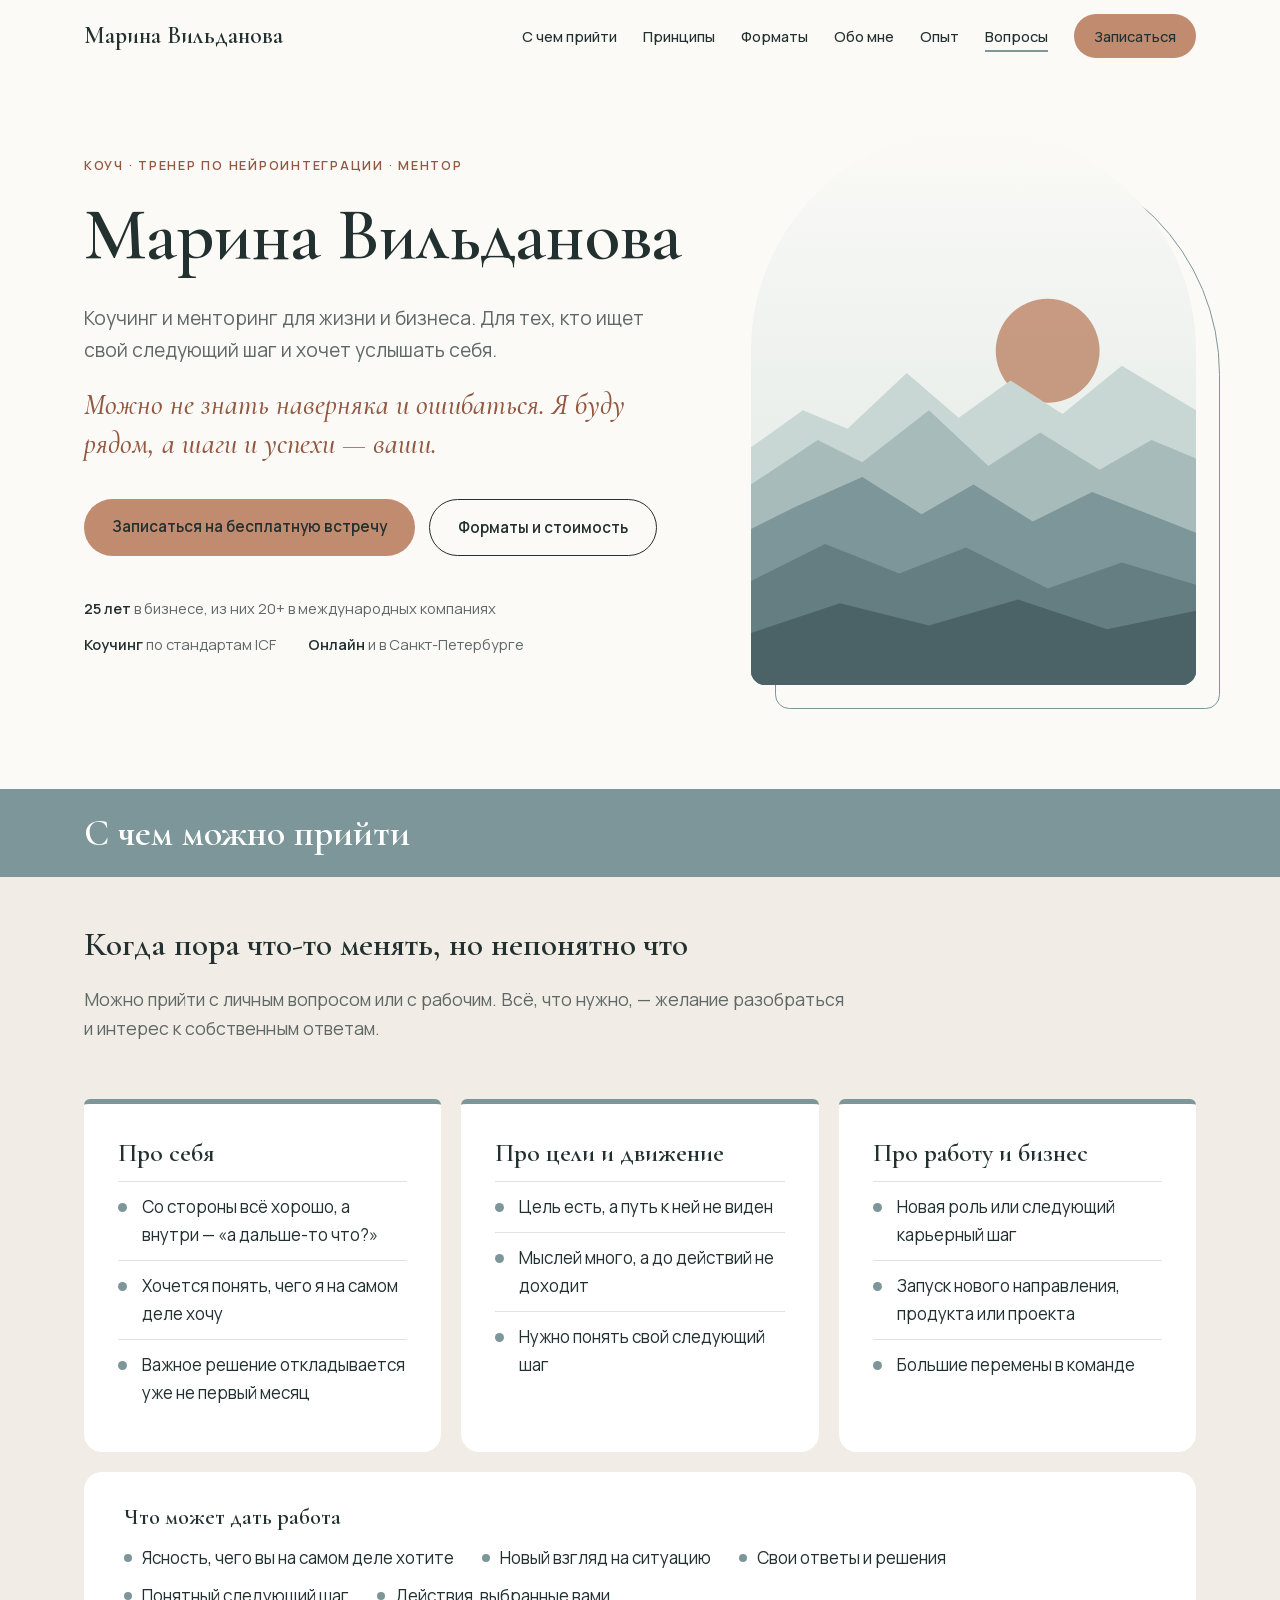
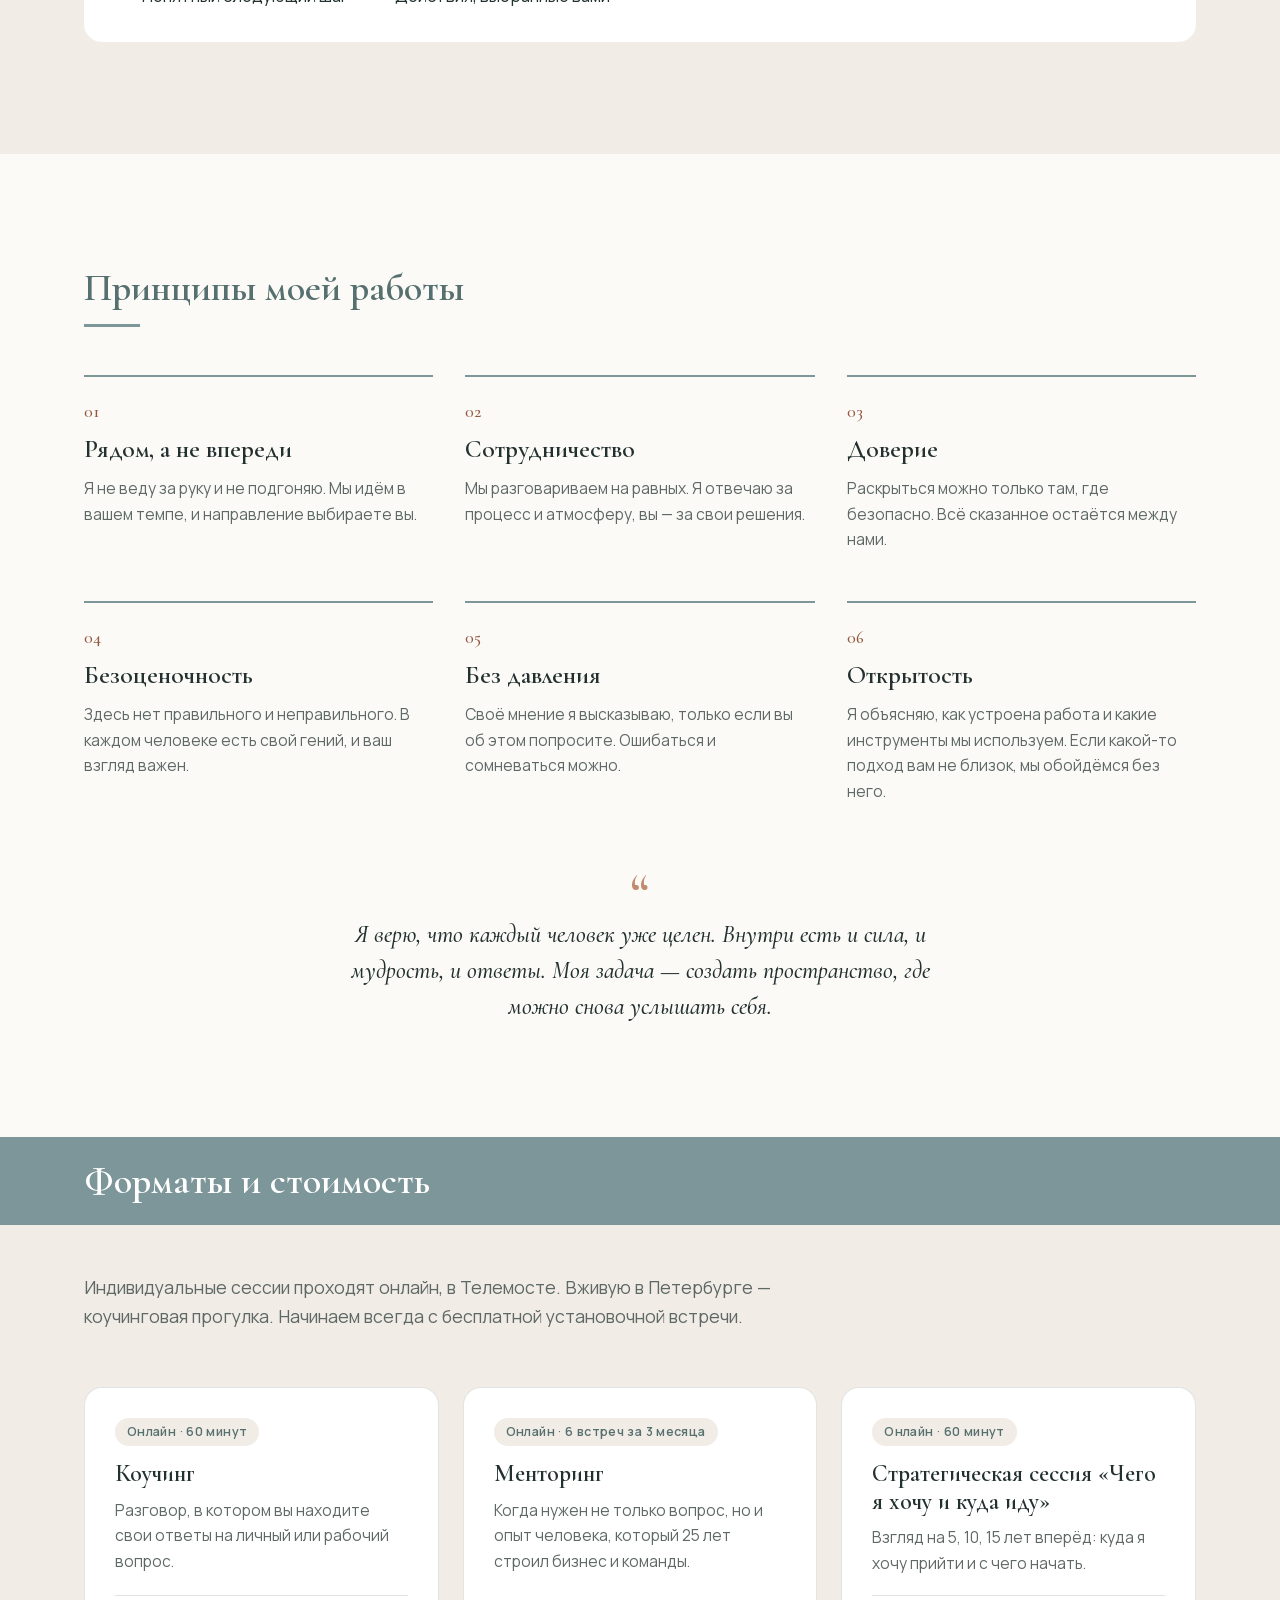
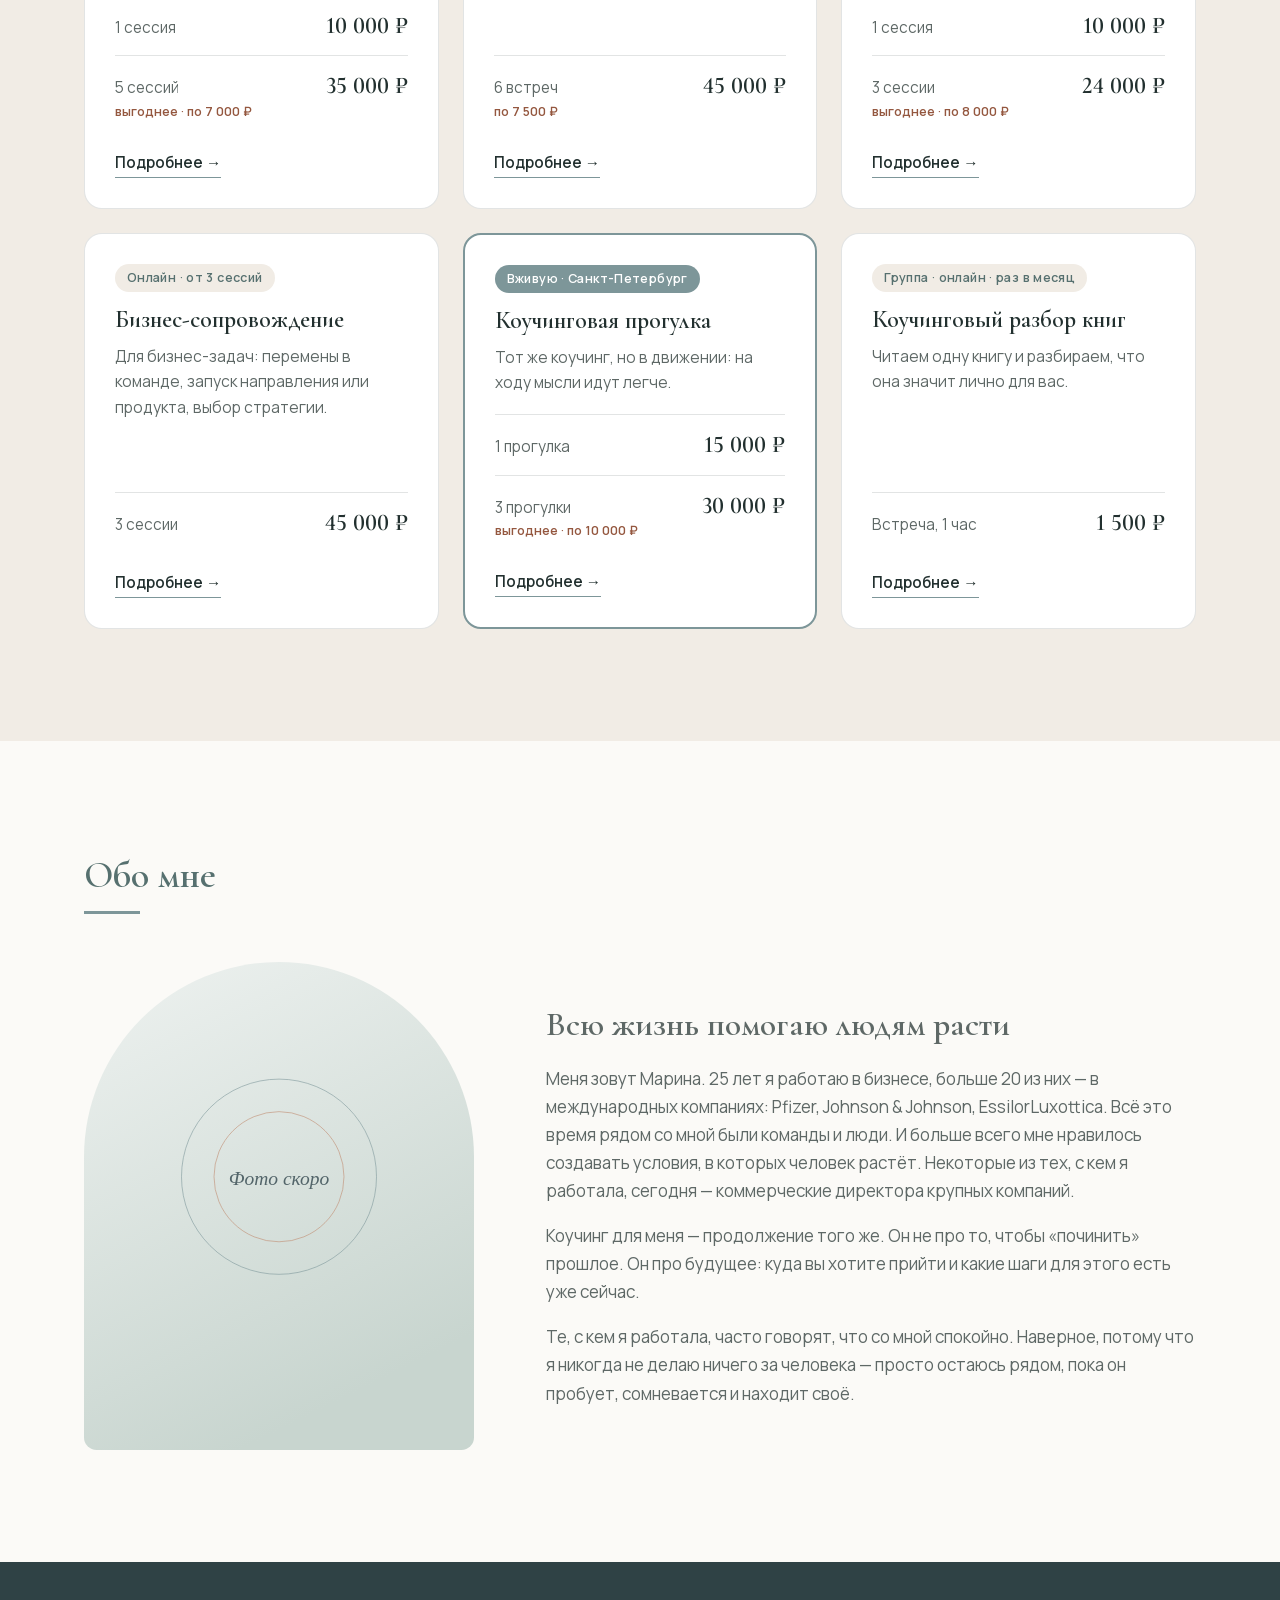
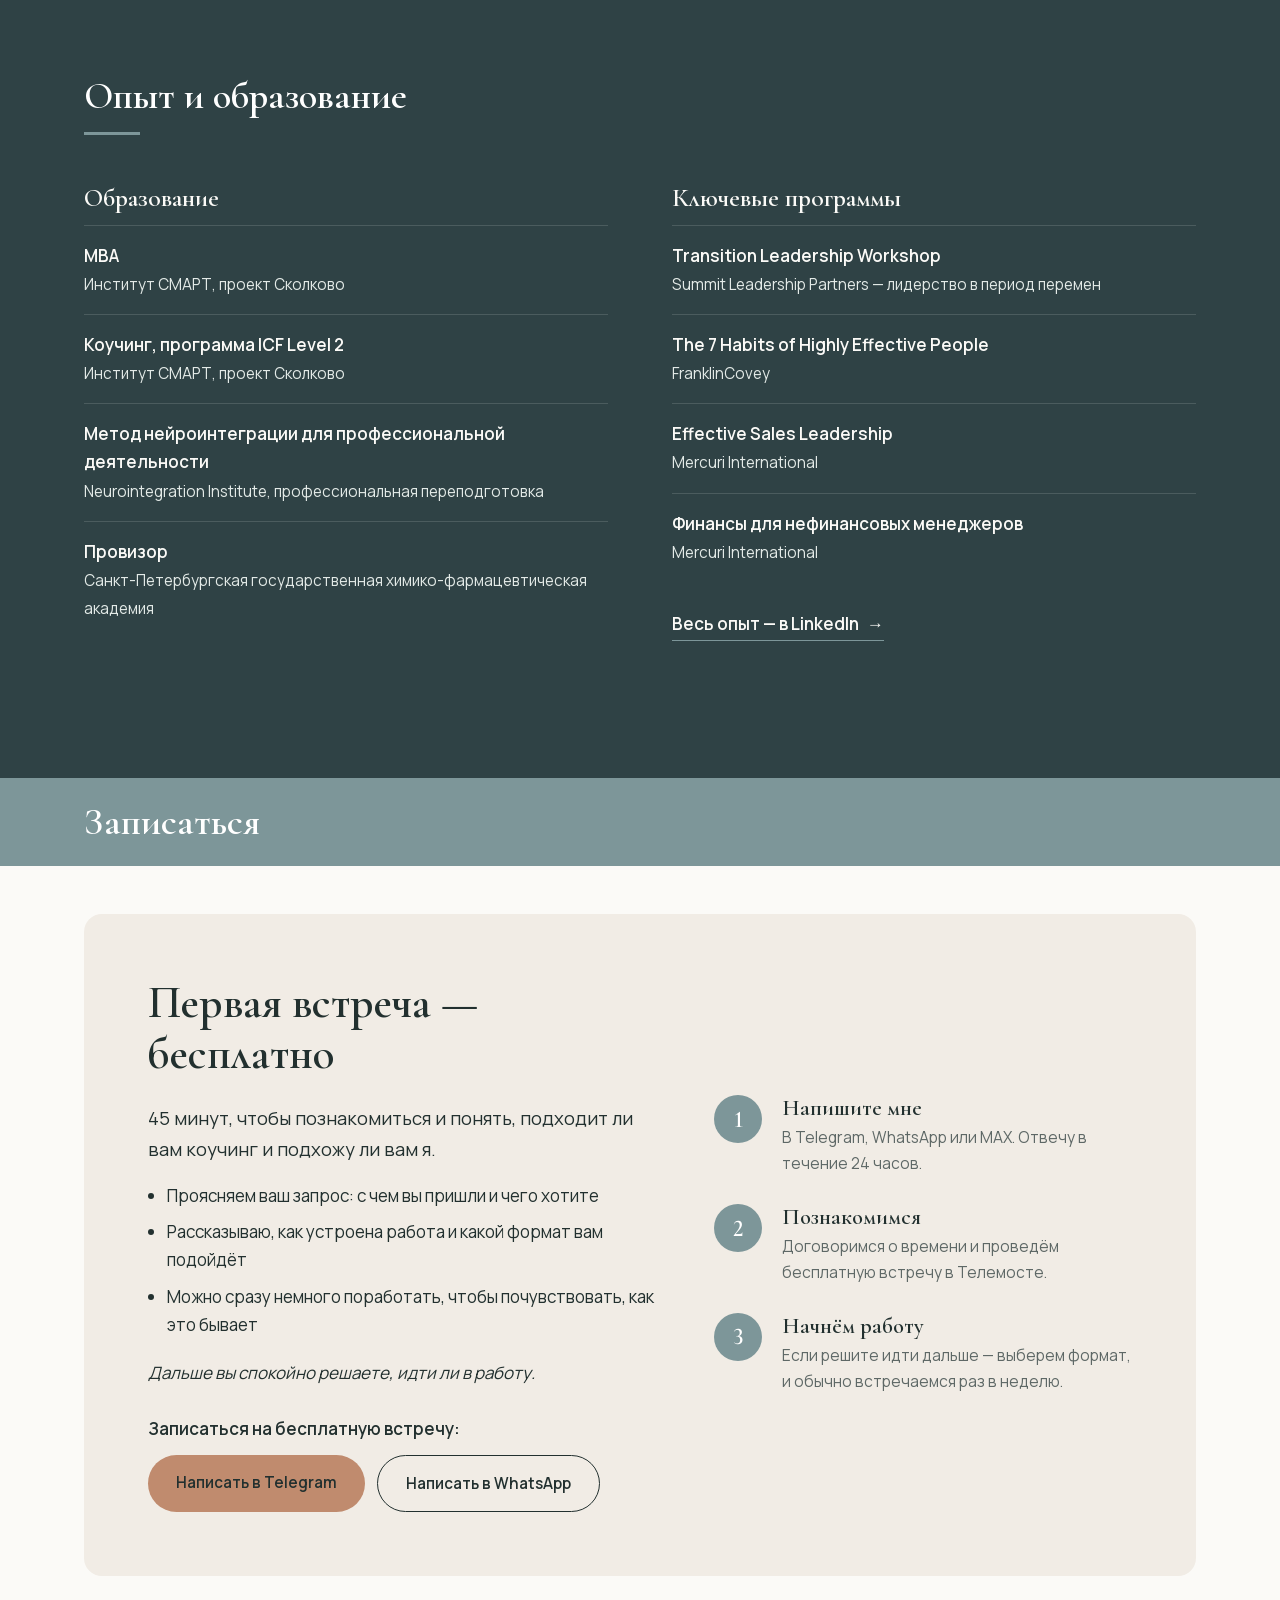
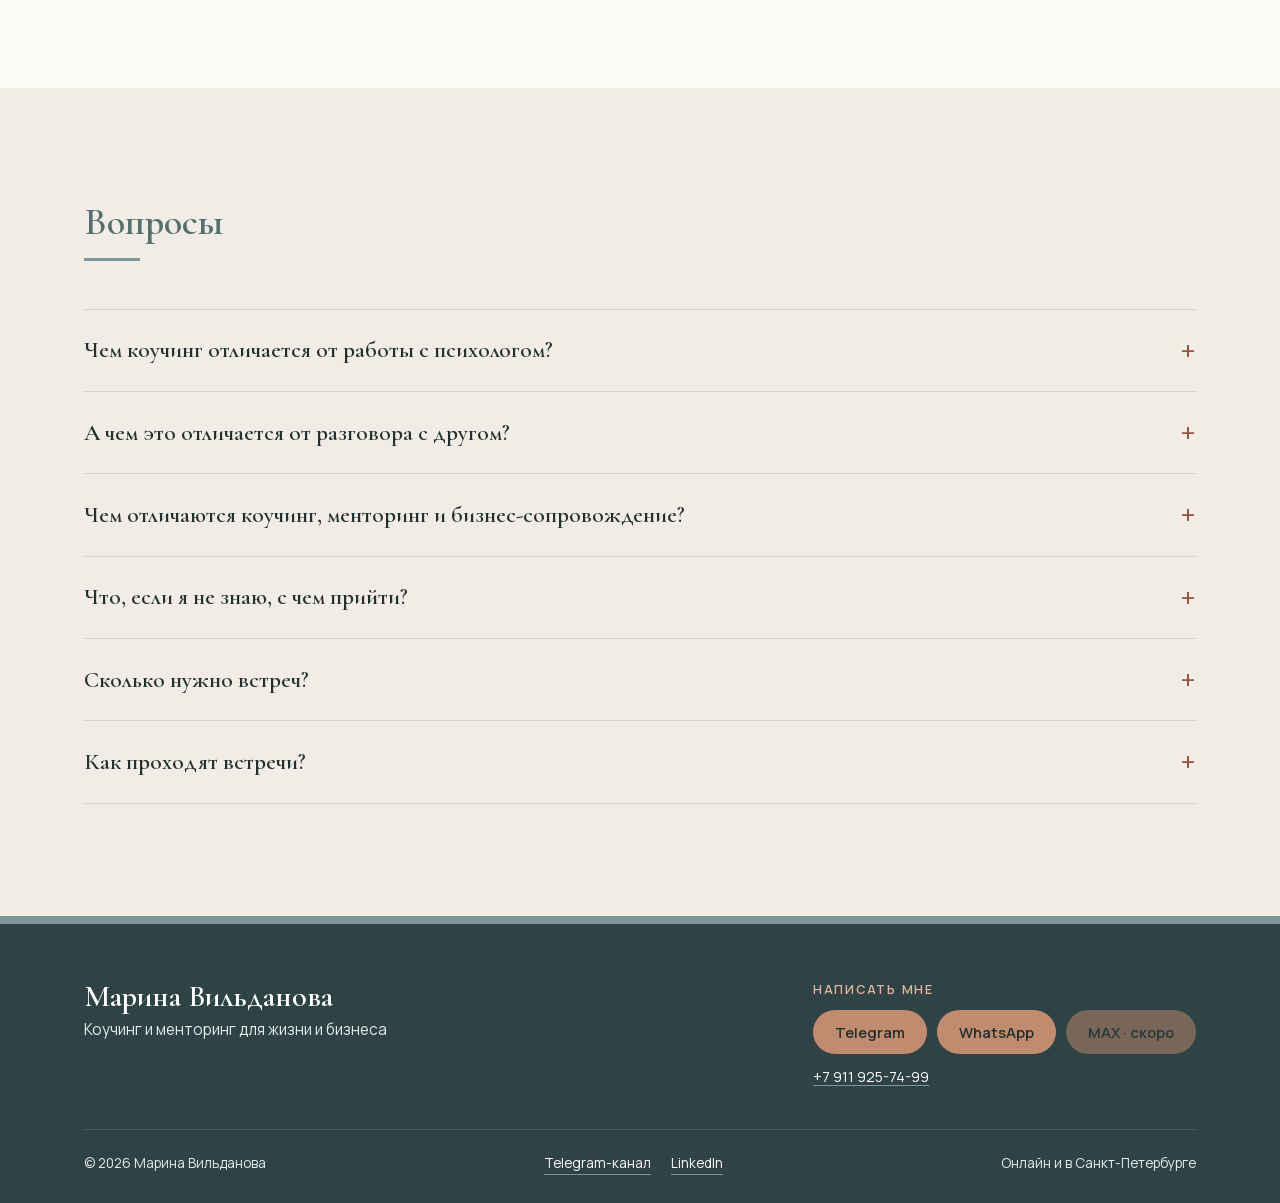
==== commit d03136ab: "Форматы: карточки с метками и окна «Подробнее» - Метка формата на каждой карточке вместо заголовков " ====
--- a/index.html
+++ b/index.html
@@ -16,7 +16,7 @@
   <link rel="preload" href="fonts/cormorant-cyrillic.woff2" as="font" type="font/woff2" crossorigin>
   <link rel="preload" href="fonts/manrope-cyrillic.woff2" as="font" type="font/woff2" crossorigin>
   <link rel="stylesheet" href="fonts/fonts.css">
-  <link rel="stylesheet" href="css/styles.css">
+  <link rel="stylesheet" href="css/styles.css?v=2">
 
   <script type="application/ld+json">
   {
@@ -195,7 +195,8 @@
     </section>
 
     <!-- ============ 4. ФОРМАТЫ И СТОИМОСТЬ ============ -->
-    <!-- Цены: чтобы поменять, исправьте числа в строках <li> внутри <ul class="price-list"> -->
+    <!-- Каждая карточка: лицевая сторона + окно «Подробнее» (<dialog> с тем же номером).
+         Цены меняются в двух местах: на карточке и в её окне. -->
     <section class="section section--tinted section--banded" id="formats">
       <div class="band">
         <div class="container">
@@ -205,98 +206,201 @@
       <div class="container">
         <div class="section__head reveal">
           <p class="section__sub">
-            Онлайн-встречи проходят в Телемосте, в Петербурге можно встретиться вживую.
+            Индивидуальные сессии проходят онлайн, в Телемосте. Вживую в Петербурге — коучинговая прогулка.
             Начинаем всегда с бесплатной установочной встречи.
-            Чем отличаются форматы — <a href="#faq">в разделе «Вопросы»</a>.
           </p>
         </div>
 
-        <h3 class="formats__group reveal">Индивидуально · онлайн</h3>
         <div class="products">
+
+          <!-- 1. Коучинг -->
           <article class="product reveal">
-            <p class="product__meta">Сессия 60 минут</p>
+            <p class="product__tag">Онлайн · 60 минут</p>
             <h3>Коучинг</h3>
-            <p>
-              Работаем с вашим запросом — личным или рабочим. Я задаю вопросы, вы находите
-              свои ответы. Час — оптимальное время: искать ответы — серьёзная работа.
-            </p>
+            <p class="product__lead">Разговор, в котором вы находите свои ответы на личный или рабочий вопрос.</p>
             <ul class="price-list">
               <li><span>1 сессия</span><b>10&nbsp;000&nbsp;₽</b></li>
-              <li><span>3 сессии</span><b>24&nbsp;000&nbsp;₽</b></li>
-              <li><span>5 сессий</span><b>35&nbsp;000&nbsp;₽</b></li>
-              <li><span>10 сессий</span><b>60&nbsp;000&nbsp;₽</b></li>
-            </ul>
-          </article>
-
+              <li><span>5 сессий <em>выгоднее · по 7&nbsp;000&nbsp;₽</em></span><b>35&nbsp;000&nbsp;₽</b></li>
+            </ul>
+            <button class="product__more" type="button" data-open="dlg-coaching">Подробнее</button>
+          </article>
+
+          <!-- 2. Менторинг -->
           <article class="product reveal">
-            <p class="product__meta">6 сессий · 3 месяца</p>
+            <p class="product__tag">Онлайн · 6 встреч за 3 месяца</p>
             <h3>Менторинг</h3>
-            <p>
-              Здесь я уже делюсь опытом: стратегия, управление, запуск продуктов,
-              развитие команд. Менторинг даёт результат в динамике, поэтому
-              он идёт только пакетом: 6 встреч за 3 месяца.
-            </p>
+            <p class="product__lead">Когда нужен не только вопрос, но и опыт человека, который 25 лет строил бизнес и команды.</p>
             <ul class="price-list">
-              <li><span>Пакет из 6 сессий</span><b>45&nbsp;000&nbsp;₽</b></li>
-            </ul>
-          </article>
-
+              <li><span>6 встреч <em>по 7&nbsp;500&nbsp;₽</em></span><b>45&nbsp;000&nbsp;₽</b></li>
+            </ul>
+            <button class="product__more" type="button" data-open="dlg-mentoring">Подробнее</button>
+          </article>
+
+          <!-- 3. Стратегическая сессия -->
           <article class="product reveal">
-            <p class="product__meta">Планирование будущего</p>
+            <p class="product__tag">Онлайн · 60 минут</p>
             <h3>Стратегическая сессия «Чего я хочу и куда иду»</h3>
-            <p>
-              Если коучинг — про здесь и сейчас, то стратегическая сессия — про горизонт
-              в 5, 10, 15 лет. Кто я, где я сейчас, куда хочу прийти и что мне для этого доступно.
-            </p>
+            <p class="product__lead">Взгляд на 5, 10, 15 лет вперёд: куда я хочу прийти и с чего начать.</p>
             <ul class="price-list">
               <li><span>1 сессия</span><b>10&nbsp;000&nbsp;₽</b></li>
-              <li><span>3 сессии</span><b>24&nbsp;000&nbsp;₽</b></li>
-            </ul>
-          </article>
-
+              <li><span>3 сессии <em>выгоднее · по 8&nbsp;000&nbsp;₽</em></span><b>24&nbsp;000&nbsp;₽</b></li>
+            </ul>
+            <button class="product__more" type="button" data-open="dlg-strategy">Подробнее</button>
+          </article>
+
+          <!-- 4. Бизнес-сопровождение -->
           <article class="product reveal">
-            <p class="product__meta">Минимум 3 сессии</p>
+            <p class="product__tag">Онлайн · от 3 сессий</p>
             <h3>Бизнес-сопровождение</h3>
-            <p>
-              Когда есть бизнес-вопрос: перемены в команде, запуск нового направления
-              или продукта, сложный проект. Нужен человек, с которым можно подумать вслух,
-              расставить приоритеты и выбрать стратегию.
-            </p>
+            <p class="product__lead">Для бизнес-задач: перемены в команде, запуск направления или продукта, выбор стратегии.</p>
             <ul class="price-list">
               <li><span>3 сессии</span><b>45&nbsp;000&nbsp;₽</b></li>
             </ul>
-          </article>
-        </div>
-
-        <h3 class="formats__group reveal">Вживую в Петербурге и в группе</h3>
-        <div class="products">
+            <button class="product__more" type="button" data-open="dlg-business">Подробнее</button>
+          </article>
+
+          <!-- 5. Коучинговая прогулка -->
           <article class="product product--accent reveal">
-            <p class="product__meta">Только в Санкт-Петербурге</p>
+            <p class="product__tag product__tag--live">Вживую · Санкт-Петербург</p>
             <h3>Коучинговая прогулка</h3>
-            <p>
-              Тот же индивидуальный коучинг, но в движении. На ходу легче замечать новое
-              и легче его усваивать — мысли идут вместе с шагами.
-            </p>
+            <p class="product__lead">Тот же коучинг, но в движении: на ходу мысли идут легче.</p>
             <ul class="price-list">
               <li><span>1 прогулка</span><b>15&nbsp;000&nbsp;₽</b></li>
-              <li><span>3 прогулки</span><b>30&nbsp;000&nbsp;₽</b></li>
-            </ul>
-          </article>
-
+              <li><span>3 прогулки <em>выгоднее · по 10&nbsp;000&nbsp;₽</em></span><b>30&nbsp;000&nbsp;₽</b></li>
+            </ul>
+            <button class="product__more" type="button" data-open="dlg-walk">Подробнее</button>
+          </article>
+
+          <!-- 6. Коучинговый разбор книг -->
           <article class="product reveal">
-            <p class="product__meta">7–8 человек · раз в месяц</p>
+            <p class="product__tag">Группа · онлайн · раз в месяц</p>
             <h3>Коучинговый разбор книг</h3>
-            <p>
-              Не пересказ, а разговор: что эта книга значит лично для вас и что вы заберёте
-              в свою жизнь. Можно прочитать книгу целиком или только саммари —
-              главное, прийти со своими мыслями.
-            </p>
+            <p class="product__lead">Читаем одну книгу и разбираем, что она значит лично для вас.</p>
             <ul class="price-list">
-              <li><span>Час встречи</span><b>1&nbsp;500&nbsp;₽</b></li>
-            </ul>
-          </article>
-        </div>
-      </div>
+              <li><span>Встреча, 1 час</span><b>1&nbsp;500&nbsp;₽</b></li>
+            </ul>
+            <button class="product__more" type="button" data-open="dlg-books">Подробнее</button>
+          </article>
+
+        </div>
+      </div>
+
+      <!-- ===== Окна «Подробнее» ===== -->
+
+      <dialog class="dlg" id="dlg-coaching" aria-labelledby="dlg-coaching-t">
+        <button class="dlg__close" type="button" aria-label="Закрыть">×</button>
+        <p class="product__tag">Онлайн · 60 минут</p>
+        <h3 id="dlg-coaching-t">Коучинг</h3>
+        <h4>Что это</h4>
+        <p>Я задаю вопросы и помогаю держать фокус, а ответы находите вы. Советов я не даю: в коучинге они не нужны.</p>
+        <h4>С чем приходят</h4>
+        <p>Важный выбор, следующий шаг, цель без понятного пути, перемены в жизни или работе.</p>
+        <h4>Как проходит</h4>
+        <p>60 минут в Телемосте, обычно раз в неделю. Если час — это тяжело, можно встречаться по 45 минут.</p>
+        <h4>Чем отличается от менторинга</h4>
+        <p>Здесь я не делюсь своим опытом и не подсказываю. Если нужен совет, вам подойдёт менторинг.</p>
+        <h4>Стоимость</h4>
+        <ul class="price-list">
+          <li><span>1 сессия</span><b>10&nbsp;000&nbsp;₽</b></li>
+          <li><span>3 сессии <em>по 8&nbsp;000&nbsp;₽</em></span><b>24&nbsp;000&nbsp;₽</b></li>
+          <li><span>5 сессий <em>по 7&nbsp;000&nbsp;₽</em></span><b>35&nbsp;000&nbsp;₽</b></li>
+          <li><span>10 сессий <em>по 6&nbsp;000&nbsp;₽</em></span><b>60&nbsp;000&nbsp;₽</b></li>
+        </ul>
+        <a href="#meeting" class="btn btn--primary dlg__cta">Записаться на бесплатную встречу</a>
+      </dialog>
+
+      <dialog class="dlg" id="dlg-mentoring" aria-labelledby="dlg-mentoring-t">
+        <button class="dlg__close" type="button" aria-label="Закрыть">×</button>
+        <p class="product__tag">Онлайн · 6 встреч за 3 месяца</p>
+        <h3 id="dlg-mentoring-t">Менторинг</h3>
+        <h4>Что это</h4>
+        <p>Здесь я делюсь своим опытом: стратегия, управление, запуск продуктов, развитие команд. Можно приходить с конкретными задачами и разбирать их вместе.</p>
+        <h4>Для кого</h4>
+        <p>Руководители, предприниматели и те, кто растёт в новую роль.</p>
+        <h4>Как проходит</h4>
+        <p>6 встреч по 60 минут за 3 месяца, примерно раз в две недели. Между встречами вы пробуете, на встрече разбираем, что получилось.</p>
+        <h4>Почему только пакет</h4>
+        <p>Менторинг работает в динамике: за одну встречу его результат не увидеть.</p>
+        <h4>Чем отличается от коучинга</h4>
+        <p>В коучинге ответы ищете вы, в менторинге я делюсь своими.</p>
+        <h4>Стоимость</h4>
+        <ul class="price-list">
+          <li><span>6 встреч <em>по 7&nbsp;500&nbsp;₽</em></span><b>45&nbsp;000&nbsp;₽</b></li>
+        </ul>
+        <a href="#meeting" class="btn btn--primary dlg__cta">Записаться на бесплатную встречу</a>
+      </dialog>
+
+      <dialog class="dlg" id="dlg-strategy" aria-labelledby="dlg-strategy-t">
+        <button class="dlg__close" type="button" aria-label="Закрыть">×</button>
+        <p class="product__tag">Онлайн · 60 минут</p>
+        <h3 id="dlg-strategy-t">Стратегическая сессия «Чего я хочу и куда иду»</h3>
+        <h4>Что это</h4>
+        <p>Коучинг — про здесь и сейчас. Стратегическая сессия — про большую картину: кто я, где я сейчас, куда хочу прийти и что мне для этого доступно.</p>
+        <h4>Когда подходит</h4>
+        <p>На пороге перемен, после большого этапа или когда «вроде всё есть, а куда дальше — непонятно».</p>
+        <h4>Одна или три</h4>
+        <p>За одну сессию складывается картина и направление. За три — ещё и план, и проверка первых шагов.</p>
+        <h4>Стоимость</h4>
+        <ul class="price-list">
+          <li><span>1 сессия</span><b>10&nbsp;000&nbsp;₽</b></li>
+          <li><span>3 сессии <em>по 8&nbsp;000&nbsp;₽</em></span><b>24&nbsp;000&nbsp;₽</b></li>
+        </ul>
+        <a href="#meeting" class="btn btn--primary dlg__cta">Записаться на бесплатную встречу</a>
+      </dialog>
+
+      <dialog class="dlg" id="dlg-business" aria-labelledby="dlg-business-t">
+        <button class="dlg__close" type="button" aria-label="Закрыть">×</button>
+        <p class="product__tag">Онлайн · от 3 сессий</p>
+        <h3 id="dlg-business-t">Бизнес-сопровождение</h3>
+        <h4>Что это</h4>
+        <p>Когда есть бизнес-вопрос и нужен человек, с которым можно подумать вслух. Помогаю расставить приоритеты, взвесить варианты и выбрать стратегию.</p>
+        <h4>С чем приходят</h4>
+        <p>Изменения в команде, запуск нового направления или продукта, сложный проект, выбор между вариантами развития.</p>
+        <h4>Как проходит</h4>
+        <p>Минимум 3 сессии по 60 минут. Первая — разбор ситуации, на следующих работаем с решениями и проверяем их.</p>
+        <h4>Чем отличается от менторинга</h4>
+        <p>Менторинг — про ваш рост как руководителя. Здесь фокус на конкретной задаче бизнеса.</p>
+        <h4>Стоимость</h4>
+        <ul class="price-list">
+          <li><span>3 сессии</span><b>45&nbsp;000&nbsp;₽</b></li>
+        </ul>
+        <a href="#meeting" class="btn btn--primary dlg__cta">Записаться на бесплатную встречу</a>
+      </dialog>
+
+      <dialog class="dlg" id="dlg-walk" aria-labelledby="dlg-walk-t">
+        <button class="dlg__close" type="button" aria-label="Закрыть">×</button>
+        <p class="product__tag product__tag--live">Вживую · Санкт-Петербург</p>
+        <h3 id="dlg-walk-t">Коучинговая прогулка</h3>
+        <h4>Что это</h4>
+        <p>Индивидуальная коучинговая сессия во время прогулки по Петербургу. В движении проще замечать новое и легче его усваивать.</p>
+        <h4>Кому подходит</h4>
+        <p>Тем, кому сложно говорить «в экран», и тем, кто лучше думает на ходу.</p>
+        <h4>Как проходит</h4>
+        <p>60 минут. Встречаемся в условленном месте и идём по спокойному маршруту, без спешки. Если погода подведёт, прогулку перенесём.</p>
+        <h4>Стоимость</h4>
+        <ul class="price-list">
+          <li><span>1 прогулка</span><b>15&nbsp;000&nbsp;₽</b></li>
+          <li><span>3 прогулки <em>по 10&nbsp;000&nbsp;₽</em></span><b>30&nbsp;000&nbsp;₽</b></li>
+        </ul>
+        <a href="#meeting" class="btn btn--primary dlg__cta">Записаться на бесплатную встречу</a>
+      </dialog>
+
+      <dialog class="dlg" id="dlg-books" aria-labelledby="dlg-books-t">
+        <button class="dlg__close" type="button" aria-label="Закрыть">×</button>
+        <p class="product__tag">Группа · онлайн · раз в месяц</p>
+        <h3 id="dlg-books-t">Коучинговый разбор книг</h3>
+        <h4>Что это</h4>
+        <p>Не пересказ. Мы обсуждаем, какие мысли из книги откликнулись, что они значат лично для вас и как перенести их в жизнь.</p>
+        <h4>Как проходит</h4>
+        <p>Группа 7–8 человек, онлайн, раз в месяц, встреча длится час. Можно прочитать книгу целиком или только саммари.</p>
+        <h4>Почему в группе</h4>
+        <p>Чужой взгляд часто открывает в книге то, чего вы сами не заметили.</p>
+        <h4>Стоимость</h4>
+        <ul class="price-list">
+          <li><span>Встреча, 1 час</span><b>1&nbsp;500&nbsp;₽</b></li>
+        </ul>
+        <a href="#meeting" class="btn btn--primary dlg__cta">Записаться на бесплатную встречу</a>
+      </dialog>
     </section>
 
     <!-- ============ 5. ОБО МНЕ ============ -->
@@ -544,6 +648,6 @@
     <svg viewBox="0 0 24 24" width="26" height="26" aria-hidden="true"><path fill="currentColor" d="M21.9 4.3 18.7 19.4c-.2 1-.9 1.3-1.7.8l-4.8-3.5-2.3 2.2c-.3.3-.5.5-1 .5l.3-4.9 8.9-8c.4-.3-.1-.5-.6-.2L6.5 13.2l-4.7-1.5c-1-.3-1-1 .2-1.5L20.6 3c.9-.3 1.6.2 1.3 1.3z"/></svg>
   </a>
 
-  <script src="js/main.js"></script>
+  <script src="js/main.js?v=2"></script>
 </body>
 </html>
--- a/css/styles.css
+++ b/css/styles.css
@@ -314,43 +314,54 @@
 .outcome__list li::before { content: ""; position: absolute; left: 0; top: 0.6em; width: 8px; height: 8px; border-radius: 50%; background: var(--sage); }
 
 /* ---------- 3. Форматы ---------- */
-
-.formats__group {
-  font-size: 1.05rem;
-  font-family: var(--font-sans);
-  font-weight: 600;
-  letter-spacing: 0.08em;
-  text-transform: uppercase;
-  color: var(--muted);
-  margin: 0 0 20px;
-}
-.products + .formats__group { margin-top: 56px; }
-.products { display: grid; grid-template-columns: repeat(2, 1fr); gap: 24px; }
+.products { display: grid; grid-template-columns: repeat(3, 1fr); gap: 24px; }
 .product {
   display: flex;
   flex-direction: column;
   background: var(--white);
   border: 1px solid var(--line);
   border-radius: var(--radius);
-  padding: 34px;
+  padding: 30px;
   transition: transform 0.3s, box-shadow 0.3s;
 }
 .product:hover { transform: translateY(-4px); box-shadow: 0 16px 40px rgba(34, 48, 47, 0.08); }
-.product h3 { font-size: 1.55rem; }
-.product p { color: var(--muted); font-size: 0.98rem; }
-.product > p:last-of-type { flex-grow: 1; }
-.product__meta {
-  font-size: 0.8rem !important;
-  font-weight: 600;
-  letter-spacing: 0.06em;
-  text-transform: uppercase;
-  color: var(--clay-text) !important;
-  margin-bottom: 10px;
-  flex-grow: 0 !important;
-}
+.product h3 { font-size: 1.5rem; margin-bottom: 0.4em; }
+.product__lead { color: var(--muted); font-size: 0.97rem; flex-grow: 1; margin-bottom: 1.2em; }
 .product--accent { border: 2px solid var(--sage); }
 
-.price-list { list-style: none; padding: 0; margin: 8px 0 0; }
+/* Метка формата: онлайн / вживую / группа */
+.product__tag {
+  align-self: flex-start;
+  display: inline-block;
+  margin: 0 0 14px;
+  padding: 4px 12px;
+  border-radius: 999px;
+  background: var(--sec);
+  color: var(--sage-deep);
+  font-size: 0.78rem;
+  font-weight: 600;
+  letter-spacing: 0.03em;
+}
+.product__tag--live { background: var(--sage); color: var(--white); }
+
+/* Кнопка «Подробнее» */
+.product__more {
+  align-self: flex-start;
+  margin-top: 18px;
+  padding: 0 0 2px;
+  border: 0;
+  border-bottom: 1.5px solid var(--sage);
+  background: none;
+  font: inherit;
+  font-weight: 600;
+  font-size: 0.95rem;
+  color: var(--petrol);
+  cursor: pointer;
+}
+.product__more::after { content: " →"; transition: margin 0.25s; }
+.product__more:hover::after { margin-left: 4px; }
+
+.price-list { list-style: none; padding: 0; margin: 0; }
 .price-list li {
   display: flex;
   justify-content: space-between;
@@ -360,14 +371,65 @@
   border-top: 1px solid var(--line);
 }
 .price-list span { color: var(--muted); font-size: 0.95rem; }
+.price-list em {
+  display: block;
+  font-style: normal;
+  font-size: 0.8rem;
+  font-weight: 600;
+  color: var(--clay-text);
+}
 .price-list b {
   font-family: var(--font-serif);
-  font-size: 1.55rem;
+  font-size: 1.5rem;
   font-weight: 600;
   color: var(--petrol);
   font-variant-numeric: lining-nums;
   white-space: nowrap;
 }
+
+/* ---------- Окно «Подробнее» ---------- */
+.dlg {
+  width: min(640px, calc(100% - 32px));
+  max-height: min(86vh, 900px);
+  padding: 44px 44px 36px;
+  border: 0;
+  border-radius: var(--radius);
+  background: var(--ivory);
+  color: var(--ink);
+  box-shadow: 0 24px 64px rgba(34, 48, 47, 0.25);
+  overflow-y: auto;
+}
+.dlg::backdrop { background: rgba(34, 48, 47, 0.55); }
+.dlg[open] { animation: dlg-in 0.25s ease; }
+@keyframes dlg-in { from { opacity: 0; transform: translateY(16px); } to { opacity: 1; transform: none; } }
+.dlg h3 { font-size: clamp(1.7rem, 3vw, 2.1rem); margin-bottom: 0.6em; }
+.dlg h4 {
+  font-family: var(--font-sans);
+  font-size: 0.78rem;
+  font-weight: 600;
+  letter-spacing: 0.12em;
+  text-transform: uppercase;
+  color: var(--sage-deep);
+  margin: 22px 0 6px;
+}
+.dlg p { margin: 0; color: var(--muted); }
+.dlg .price-list { margin-top: 4px; }
+.dlg__cta { margin-top: 28px; }
+.dlg__close {
+  position: absolute;
+  top: 14px;
+  right: 14px;
+  width: 40px;
+  height: 40px;
+  border: 0;
+  border-radius: 50%;
+  background: var(--sec);
+  color: var(--petrol);
+  font-size: 1.6rem;
+  line-height: 1;
+  cursor: pointer;
+}
+.dlg__close:hover { background: var(--sage); color: var(--white); }
 
 /* ---------- 4. Принципы ---------- */
 .approach__quote {
@@ -593,6 +655,7 @@
   .nav { gap: 20px; }
   .principles { grid-template-columns: repeat(2, 1fr); }
   .requests { grid-template-columns: 1fr 1fr; }
+  .products { grid-template-columns: 1fr 1fr; }
 }
 
 @media (max-width: 960px) {
@@ -640,6 +703,8 @@
   .principles { gap: 36px; }
   .request-card, .outcome { padding: 28px 22px; }
   .product { padding: 26px 22px; }
+  .dlg { width: 100%; max-width: 100%; max-height: 90vh; margin: auto 0 0; border-radius: var(--radius) var(--radius) 0 0; padding: 40px 22px 28px; }
+  .dlg__cta { width: 100%; }
   .meeting { padding: 36px 22px; }
   .hero__buttons .btn { width: 100%; }
   .faq summary { font-size: 1.25rem; }
